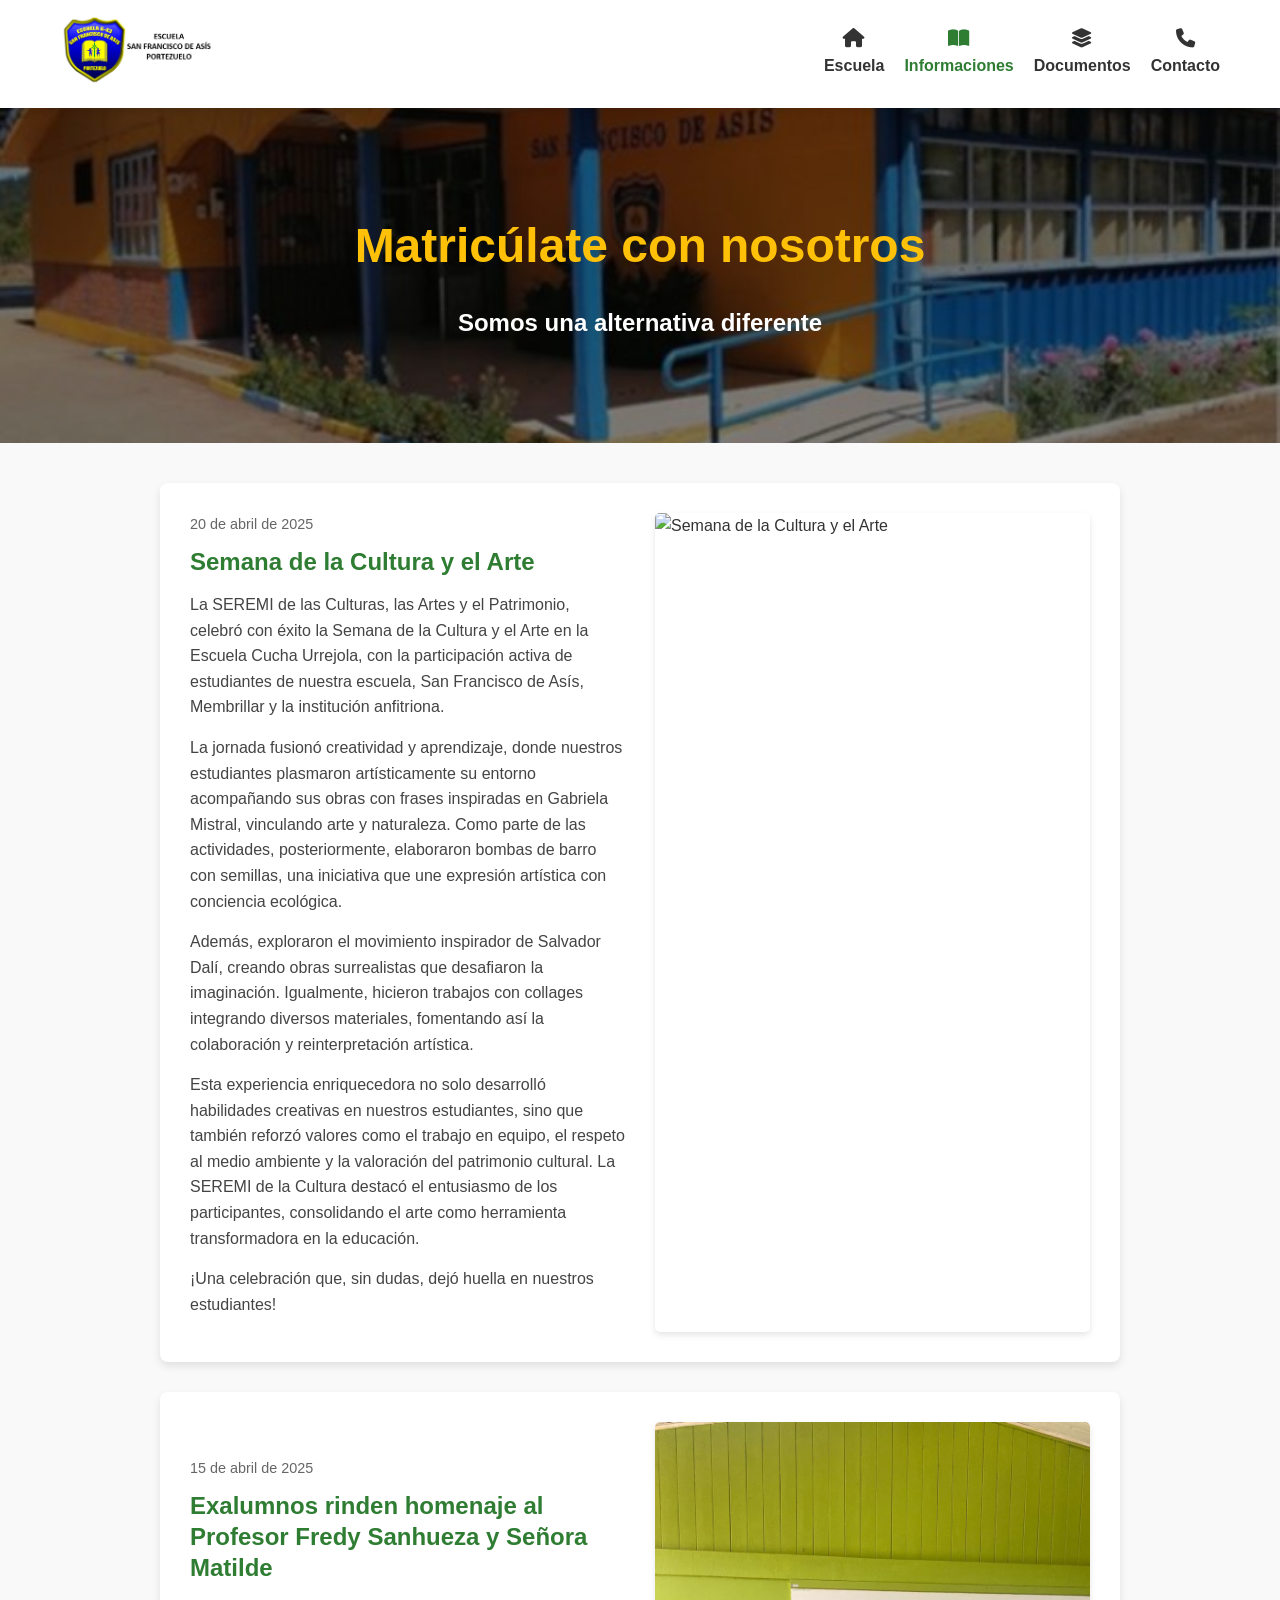
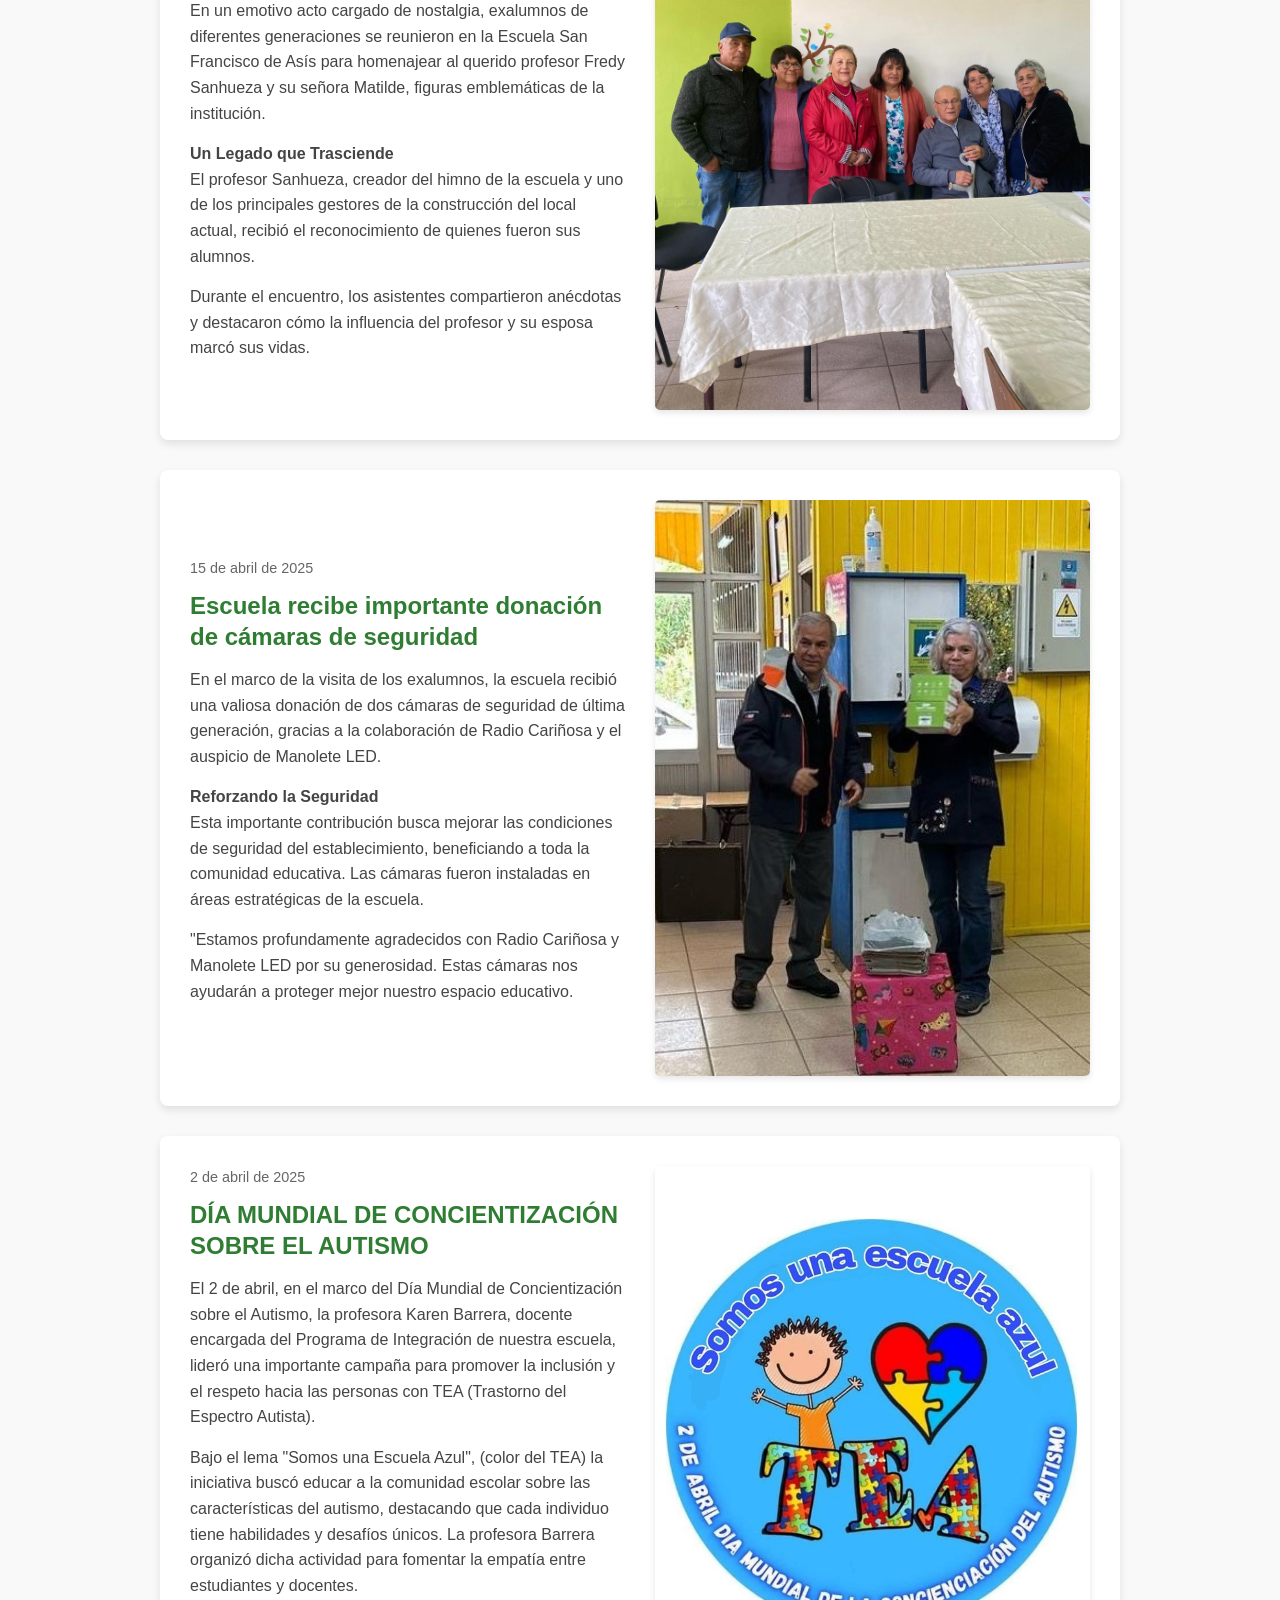
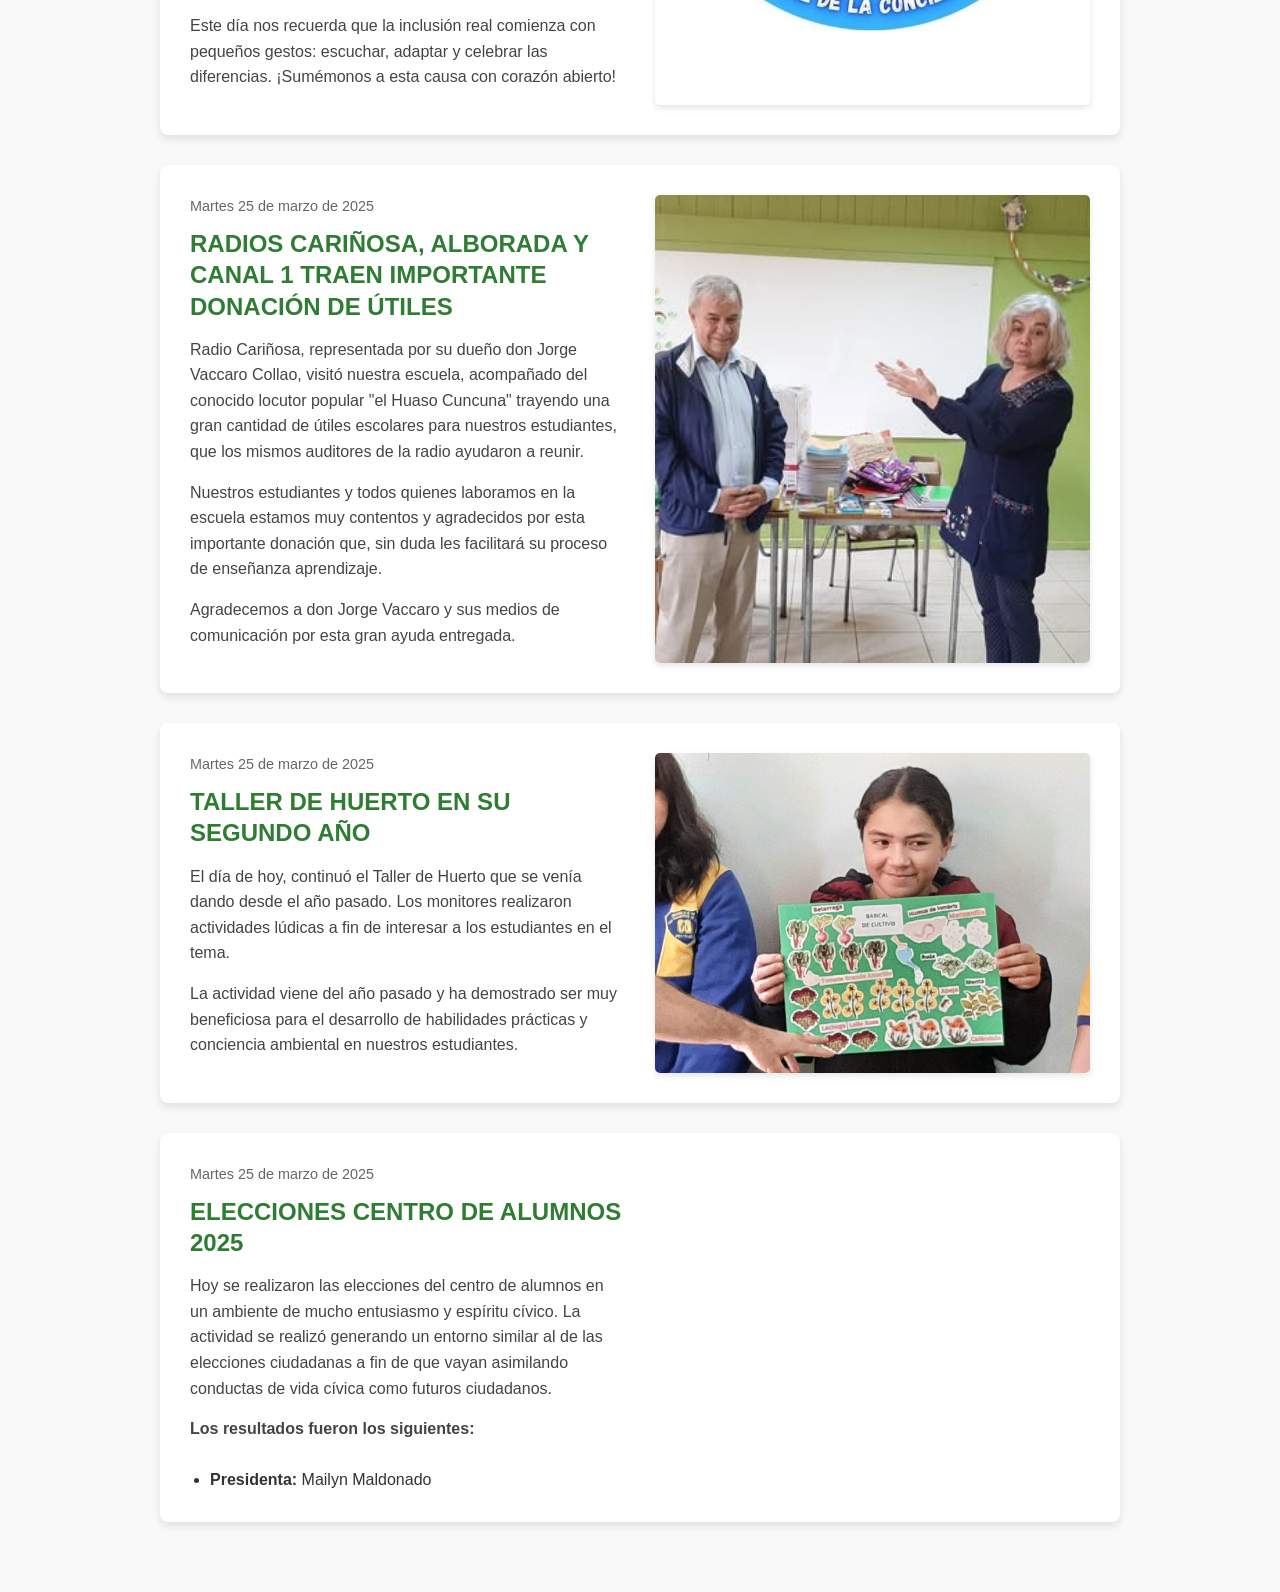
==== index.html @ d1f1e842 "Add files via upload" ====
<!DOCTYPE html>
<html lang="es">
<head>
    <meta charset="UTF-8">
    <meta name="viewport" content="width=device-width, initial-scale=1.0">
    <title>Nuestra Escuela - San Francisco de Asís</title>
    <link rel="stylesheet" href="https://cdnjs.cloudflare.com/ajax/libs/font-awesome/6.4.0/css/all.min.css">
    <style>
        :root {
            --primary-color: #2E7D32; /* Verde oscuro */
            --secondary-color: #FFC107; /* Amarillo */
            --accent-color: #D32F2F; /* Rojo */
            --text-color: #333;
            --light-bg: #f9f9f9;
        }
        
        * {
            margin: 0;
            padding: 0;
            box-sizing: border-box;
            font-family: 'Arial', sans-serif;
        }
        
        body {
            background-color: var(--light-bg);
            color: var(--text-color);
            line-height: 1.6;
        }
        
        /* Header */
        header {
            background-color: white;
            box-shadow: 0 2px 10px rgba(0,0,0,0.1);
            padding: 15px 0;
            position: sticky;
            top: 0;
            z-index: 100;
        }
        
        .header-container {
            display: flex;
            justify-content: space-between;
            align-items: center;
            max-width: 1200px;
            margin: 0 auto;
            padding: 0 20px;
        }
        
        .logo img {
            height: 70px;
        }
        
        /* Navigation - Desktop */
        nav ul {
            display: flex;
            list-style: none;
        }
        
        nav ul li {
            margin-left: 20px;
        }
        
        nav ul li a {
            text-decoration: none;
            color: var(--text-color);
            font-weight: bold;
            display: flex;
            flex-direction: column;
            align-items: center;
            transition: color 0.3s;
        }
        
        nav ul li a i {
            font-size: 1.2rem;
            margin-bottom: 5px;
        }
        
        nav ul li a:hover, nav ul li a.active {
            color: var(--primary-color);
        }
        
        /* Mobile Menu Button */
        .menu-toggle {
            display: none;
            background: none;
            border: none;
            font-size: 1.5rem;
            cursor: pointer;
            color: var(--text-color);
        }
        
        /* Hero Section */
        .hero {
            background: linear-gradient(rgba(0,0,0,0.5), rgba(0,0,0,0.5)), url('images/portada.jpg');
            background-size: cover;
            background-position: center;
            color: white;
            text-align: center;
            padding: 100px 20px;
            margin-bottom: 40px;
        }
        
        .hero h1 {
            font-size: 3rem;
            margin-bottom: 20px;
            color: var(--secondary-color);
        }
        
        /* Content Section */
        .content-container {
            max-width: 1000px;
            margin: 0 auto;
            padding: 0 20px 40px;
        }
        
        .section {
            background: white;
            border-radius: 8px;
            box-shadow: 0 4px 8px rgba(0,0,0,0.1);
            padding: 30px;
            margin-bottom: 30px;
        }
        
        .section-title {
            color: var(--primary-color);
            font-size: 1.8rem;
            margin-bottom: 20px;
            text-align: center;
            border-bottom: 2px solid var(--secondary-color);
            padding-bottom: 10px;
        }
        
        .section-subtitle {
            color: var(--accent-color);
            font-size: 1.4rem;
            margin: 25px 0 15px;
        }
        
        .highlight-box {
            background-color: #f8f9fa;
            border-left: 4px solid var(--primary-color);
            padding: 15px;
            margin: 20px 0;
        }
        
        .features-grid {
            display: grid;
            grid-template-columns: repeat(auto-fit, minmax(250px, 1fr));
            gap: 20px;
            margin-top: 20px;
        }
        
        .feature-item {
            background: #f1f8e9;
            padding: 15px;
            border-radius: 5px;
            display: flex;
            align-items: center;
        }
        
        .feature-icon {
            color: var(--primary-color);
            font-size: 1.5rem;
            margin-right: 15px;
        }
        
        .mission-vision {
            display: grid;
            grid-template-columns: repeat(auto-fit, minmax(300px, 1fr));
            gap: 30px;
            margin-top: 30px;
        }
        
        .mission-vision-item {
            background: white;
            border-radius: 8px;
            box-shadow: 0 4px 8px rgba(0,0,0,0.1);
            padding: 25px;
            border-top: 5px solid var(--primary-color);
        }
        
        .mission-vision-title {
            color: var(--primary-color);
            font-size: 1.5rem;
            margin-bottom: 15px;
            text-align: center;
        }
        
        /* Gallery Section */
        .gallery {
            display: grid;
            grid-template-columns: repeat(auto-fit, minmax(250px, 1fr));
            gap: 15px;
            margin-top: 30px;
        }
        
        .gallery-item {
            height: 200px;
            overflow: hidden;
            border-radius: 5px;
        }
        
        .gallery-item img {
            width: 100%;
            height: 100%;
            object-fit: cover;
            transition: transform 0.3s;
        }
        
        .gallery-item:hover img {
            transform: scale(1.05);
        }
        
        /* News Section */
        .news-container {
            max-width: 1000px;
            margin: 0 auto;
            padding: 0 20px 40px;
        }
        
        .news-article {
            background: white;
            border-radius: 8px;
            box-shadow: 0 4px 8px rgba(0,0,0,0.1);
            padding: 30px;
            margin-bottom: 30px;
            display: grid;
            grid-template-columns: 1fr 1fr;
            gap: 30px;
            align-items: center;
        }
        
        .news-content {
            display: flex;
            flex-direction: column;
        }
        
        .news-date {
            color: #666;
            font-size: 0.9rem;
            margin-bottom: 10px;
        }
        
        .news-title {
            color: var(--primary-color);
            font-size: 1.5rem;
            margin-bottom: 15px;
            line-height: 1.3;
        }
        
        .news-content p {
            margin-bottom: 15px;
            color: #444;
        }
        
        .news-image {
            height: 100%;
            border-radius: 5px;
            overflow: hidden;
            box-shadow: 0 3px 6px rgba(0,0,0,0.1);
        }
        
        .news-image img {
            width: 100%;
            height: 100%;
            object-fit: cover;
            transition: transform 0.3s;
        }
        
        .news-image:hover img {
            transform: scale(1.03);
        }
        
        /* Responsive */
        @media (max-width: 768px) {
            .header-container {
                flex-direction: row;
            }
            
            /* Mobile Menu Styles */
            .menu-toggle {
                display: block;
                z-index: 101;
            }
            
            nav {
                position: fixed;
                top: 0;
                right: -100%;
                width: 70%;
                height: 100vh;
                background-color: white;
                box-shadow: -5px 0 15px rgba(0,0,0,0.1);
                transition: right 0.3s ease;
                z-index: 100;
                padding-top: 80px;
            }
            
            nav.active {
                right: 0;
            }
            
            nav ul {
                flex-direction: column;
                padding: 20px;
                margin-top: 0;
            }
            
            nav ul li {
                margin: 15px 0;
            }
            
            nav ul li a {
                flex-direction: row;
                justify-content: flex-start;
            }
            
            nav ul li a i {
                margin-right: 10px;
                margin-bottom: 0;
            }
            
            .hero h1 {
                font-size: 2rem;
            }
            
            .news-article {
                grid-template-columns: 1fr;
            }
            
            .news-image {
                height: 250px;
                order: -1;
            }
        }
        
        /* Footer */
        footer {
            background-color: var(--primary-color);
            color: white;
            text-align: center;
            padding: 20px;
            margin-top: 40px;
        }
    </style>
</head>
<body>
    <header>
        <div class="header-container">
            <div class="logo">
                <img src="images/membrete_SAN_FRANCISCO.png" alt="Escuela San Francisco de Asís">
            </div>
            <button class="menu-toggle" id="menuToggle">
                <i class="fas fa-bars"></i>
            </button>
            <nav id="mainNav">
                <ul>
                    <li><a href="escuela.html"><i class="fas fa-home"></i>Escuela</a></li>
                    <li><a href="index.html" class="active"><i class="fas fa-book-open"></i>Informaciones</a></li>
                    <li><a href="documentos.html"><i class="fas fa-layer-group"></i>Documentos</a></li>
                    <li><a href="contactos.html"><i class="fas fa-phone"></i>Contacto</a></li>
                </ul>
            </nav>
        </div>
    </header>
    
    <section class="hero">
        <h1>Matricúlate con nosotros</h1>
        <h2>Somos una alternativa diferente</h2>
    </section>
    
    <div class="news-container">
        <!-- Nueva noticia - Semana de la Cultura y el Arte -->
        <article class="news-article">
            <div class="news-content">
                <span class="news-date">20 de abril de 2025</span>
                <h3 class="news-title">Semana de la Cultura y el Arte</h3>
                <p>La SEREMI de las Culturas, las Artes y el Patrimonio, celebró con éxito la Semana de la Cultura y el Arte en la Escuela Cucha Urrejola, con la participación activa de estudiantes de nuestra escuela, San Francisco de Asís, Membrillar y la institución anfitriona.</p>
                <p>La jornada fusionó creatividad y aprendizaje, donde nuestros estudiantes plasmaron artísticamente su entorno acompañando sus obras con frases inspiradas en Gabriela Mistral, vinculando arte y naturaleza. Como parte de las actividades, posteriormente, elaboraron bombas de barro con semillas, una iniciativa que une expresión artística con conciencia ecológica.</p>
                <p>Además, exploraron el movimiento inspirador de Salvador Dalí, creando obras surrealistas que desafiaron la imaginación. Igualmente, hicieron trabajos con collages integrando diversos materiales, fomentando así la colaboración y reinterpretación artística.</p>
                <p>Esta experiencia enriquecedora no solo desarrolló habilidades creativas en nuestros estudiantes, sino que también reforzó valores como el trabajo en equipo, el respeto al medio ambiente y la valoración del patrimonio cultural. La SEREMI de la Cultura destacó el entusiasmo de los participantes, consolidando el arte como herramienta transformadora en la educación.</p>
                <p>¡Una celebración que, sin dudas, dejó huella en nuestros estudiantes!</p>
            </div>
            <div class="news-image">
                <img src="images/cultura.jpg" alt="Semana de la Cultura y el Arte">
            </div>
        </article>

        <!-- Primera noticia - Homenaje al profesor -->
        <article class="news-article">
            <div class="news-content">
                <span class="news-date">15 de abril de 2025</span>
                <h3 class="news-title">Exalumnos rinden homenaje al Profesor Fredy Sanhueza y Señora Matilde</h3>
                <p>En un emotivo acto cargado de nostalgia, exalumnos de diferentes generaciones se reunieron en la Escuela San Francisco de Asís para homenajear al querido profesor Fredy Sanhueza y su señora Matilde, figuras emblemáticas de la institución.</p>
                <p><strong>Un Legado que Trasciende</strong><br>
                El profesor Sanhueza, creador del himno de la escuela y uno de los principales gestores de la construcción del local actual, recibió el reconocimiento de quienes fueron sus alumnos.</p>
                <p>Durante el encuentro, los asistentes compartieron anécdotas y destacaron cómo la influencia del profesor y su esposa marcó sus vidas.</p>
            </div>
            <div class="news-image">
                <img src="images/visita_ex_profesor.jpg" alt="Homenaje al profesor Fredy Sanhueza">
            </div>
        </article>

        <!-- Segunda noticia - Donación de cámaras -->
        <article class="news-article">
            <div class="news-content">
                <span class="news-date">15 de abril de 2025</span>
                <h3 class="news-title">Escuela recibe importante donación de cámaras de seguridad</h3>
                <p>En el marco de la visita de los exalumnos, la escuela recibió una valiosa donación de dos cámaras de seguridad de última generación, gracias a la colaboración de Radio Cariñosa y el auspicio de Manolete LED.</p>
                <p><strong>Reforzando la Seguridad</strong><br>
                Esta importante contribución busca mejorar las condiciones de seguridad del establecimiento, beneficiando a toda la comunidad educativa. Las cámaras fueron instaladas en áreas estratégicas de la escuela.</p>
                <p>"Estamos profundamente agradecidos con Radio Cariñosa y Manolete LED por su generosidad. Estas cámaras nos ayudarán a proteger mejor nuestro espacio educativo.</p>
            </div>
            <div class="news-image">
                <img src="images/camaras.jpg" alt="Donación de cámaras de seguridad">
            </div>
        </article>
        
        <article class="news-article">
            <div class="news-content">
                <span class="news-date">2 de abril de 2025</span>
                <h3 class="news-title">DÍA MUNDIAL DE CONCIENTIZACIÓN SOBRE EL AUTISMO</h3>
                <p>El 2 de abril, en el marco del Día Mundial de Concientización sobre el Autismo, la profesora Karen Barrera, docente encargada del Programa de Integración de nuestra escuela, lideró una importante campaña para promover la inclusión y el respeto hacia las personas con TEA (Trastorno del Espectro Autista).</p>
                <p>Bajo el lema "Somos una Escuela Azul", (color del TEA) la iniciativa buscó educar a la comunidad escolar sobre las características del autismo, destacando que cada individuo tiene habilidades y desafíos únicos. La profesora Barrera organizó dicha actividad para fomentar la empatía entre estudiantes y docentes.</p>
                <p>Este día nos recuerda que la inclusión real comienza con pequeños gestos: escuchar, adaptar y celebrar las diferencias. ¡Sumémonos a esta causa con corazón abierto!</p>
            </div>
            <div class="news-image">
                <img src="images/tea.jpg" alt="Día Mundial de Concientización sobre el Autismo">
            </div>
        </article>
        
        <article class="news-article">
            <div class="news-content">
                <span class="news-date">Martes 25 de marzo de 2025</span>
                <h3 class="news-title">RADIOS CARIÑOSA, ALBORADA Y CANAL 1 TRAEN IMPORTANTE DONACIÓN DE ÚTILES</h3>
                <p>Radio Cariñosa, representada por su dueño don Jorge Vaccaro Collao, visitó nuestra escuela, acompañado del conocido locutor popular "el Huaso Cuncuna" trayendo una gran cantidad de útiles escolares para nuestros estudiantes, que los mismos auditores de la radio ayudaron a reunir.</p>
                <p>Nuestros estudiantes y todos quienes laboramos en la escuela estamos muy contentos y agradecidos por esta importante donación que, sin duda les facilitará su proceso de enseñanza aprendizaje.</p>
                <p>Agradecemos a don Jorge Vaccaro y sus medios de comunicación por esta gran ayuda entregada.</p>
            </div>
            <div class="news-image">
                <img src="images/utiles_radio_carinosa.jpg" alt="Donación de útiles escolares">
            </div>
        </article>
        
        <article class="news-article">
            <div class="news-content">
                <span class="news-date">Martes 25 de marzo de 2025</span>
                <h3 class="news-title">TALLER DE HUERTO EN SU SEGUNDO AÑO</h3>
                <p>El día de hoy, continuó el Taller de Huerto que se venía dando desde el año pasado. Los monitores realizaron actividades lúdicas a fin de interesar a los estudiantes en el tema.</p>
                <p>La actividad viene del año pasado y ha demostrado ser muy beneficiosa para el desarrollo de habilidades prácticas y conciencia ambiental en nuestros estudiantes.</p>
            </div>
            <div class="news-image">
                <img src="images/taller_huerto_2025.jpg" alt="Taller de huerto escolar">
            </div>
        </article>
        
        <article class="news-article">
            <div class="news-content">
                <span class="news-date">Martes 25 de marzo de 2025</span>
                <h3 class="news-title">ELECCIONES CENTRO DE ALUMNOS 2025</h3>
                <p>Hoy se realizaron las elecciones del centro de alumnos en un ambiente de mucho entusiasmo y espíritu cívico. La actividad se realizó generando un entorno similar al de las elecciones ciudadanas a fin de que vayan asimilando conductas de vida cívica como futuros ciudadanos.</p>
                <p><strong>Los resultados fueron los siguientes:</strong></p>
                <ul style="margin-top: 10px; margin-left: 20px;">
                    <li><strong>Presidenta:</strong> Mailyn Maldonado</li>
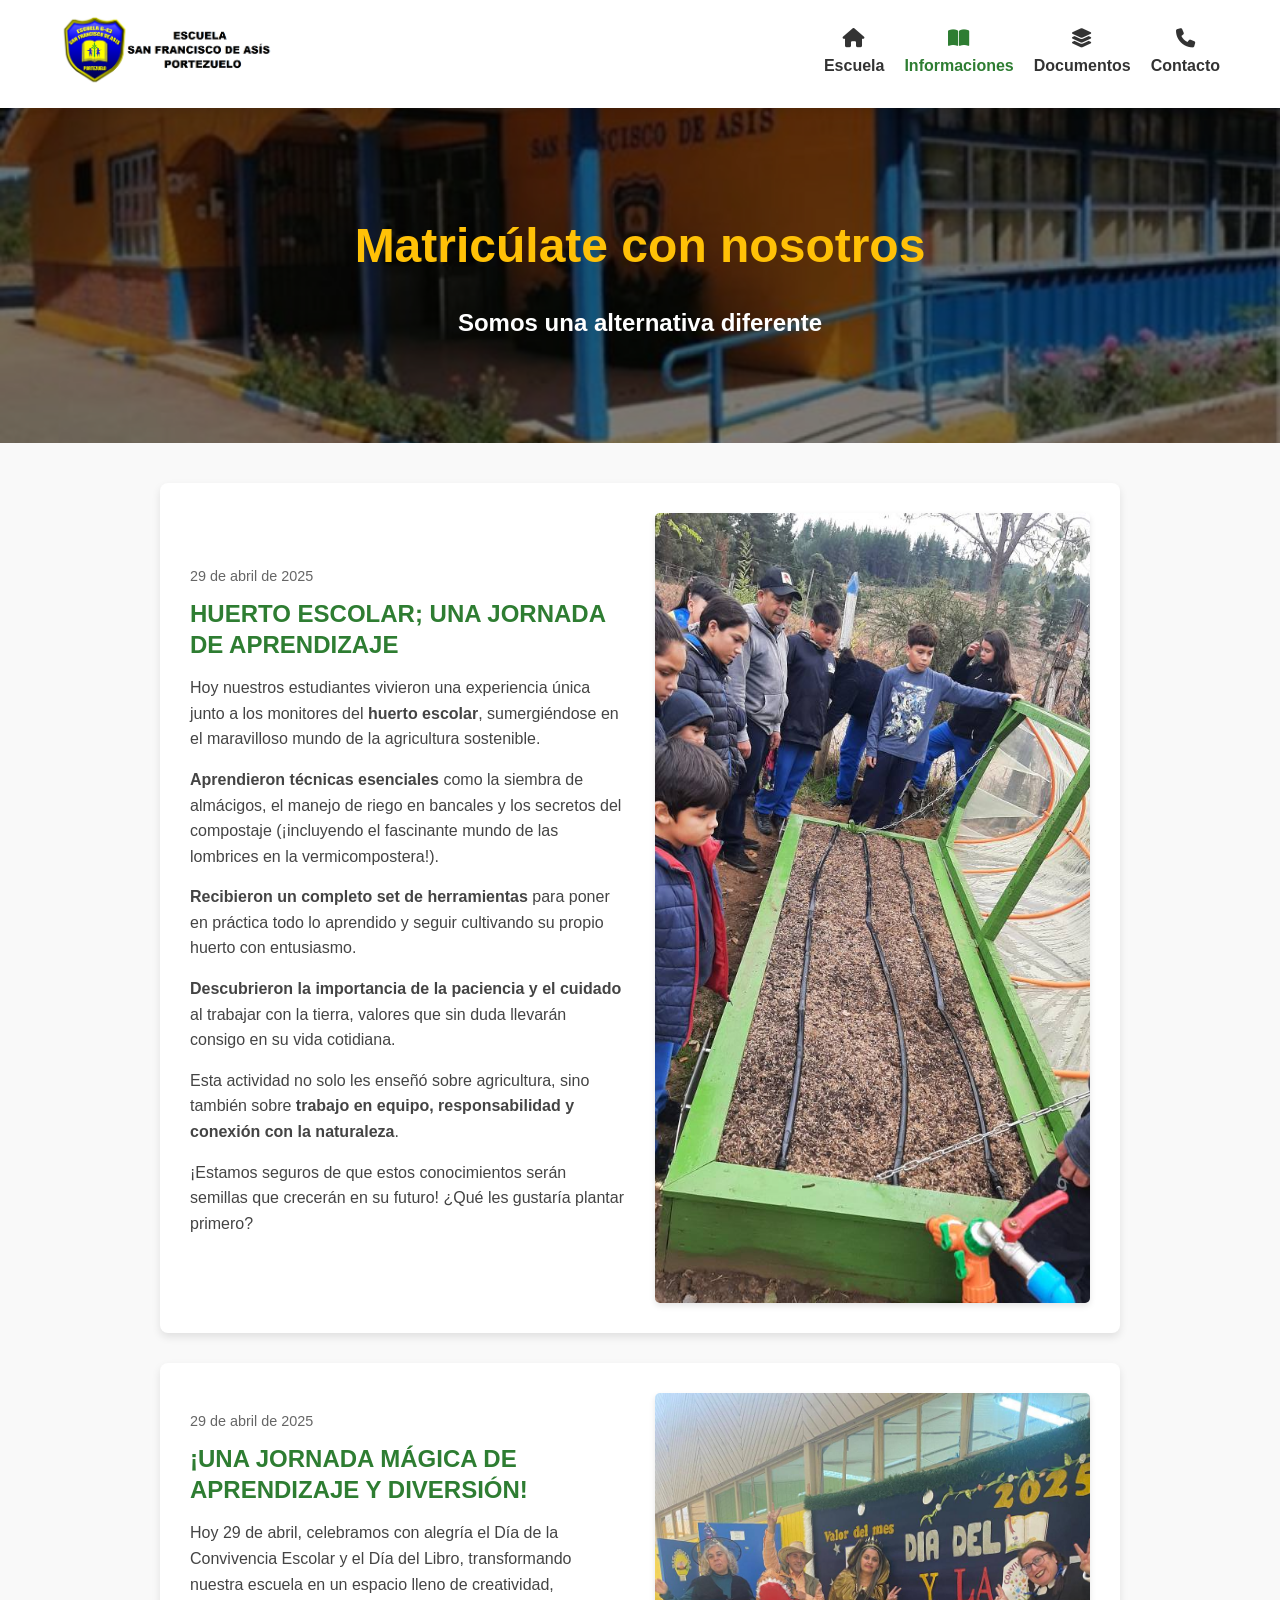
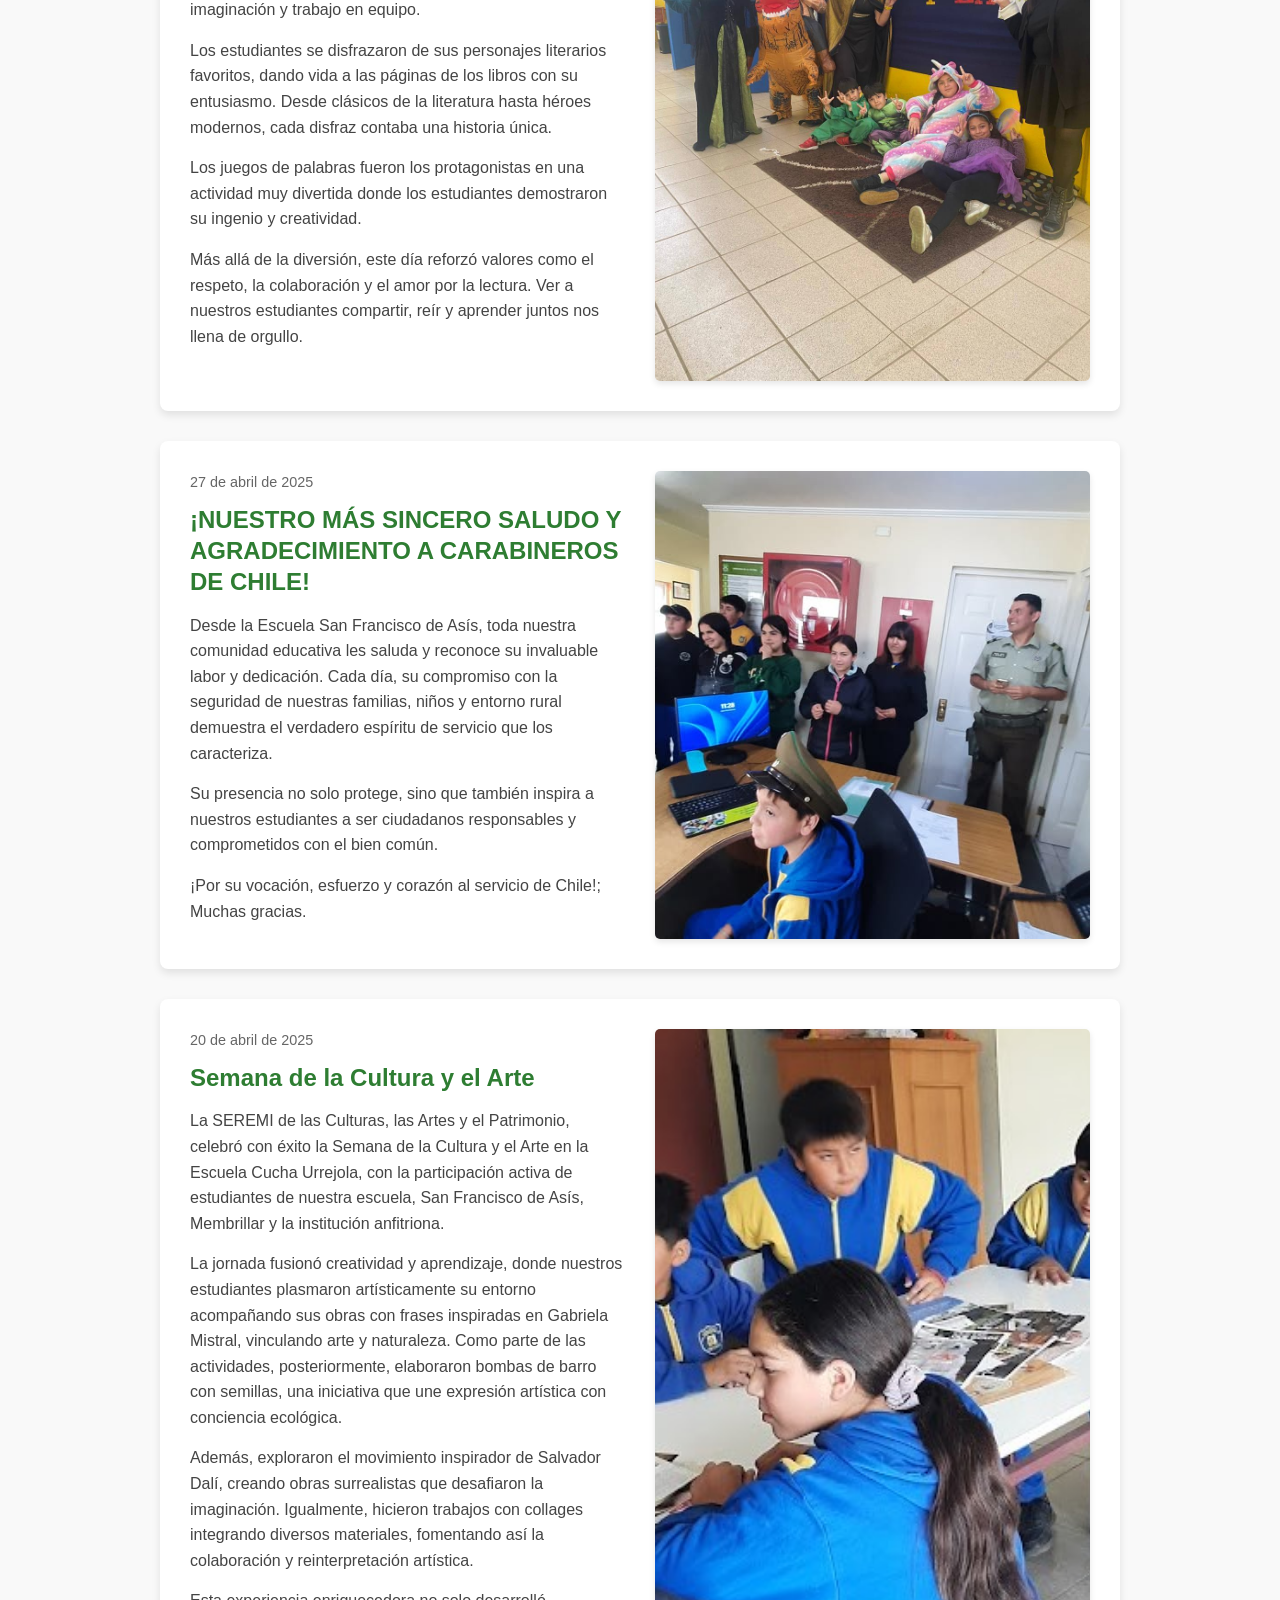
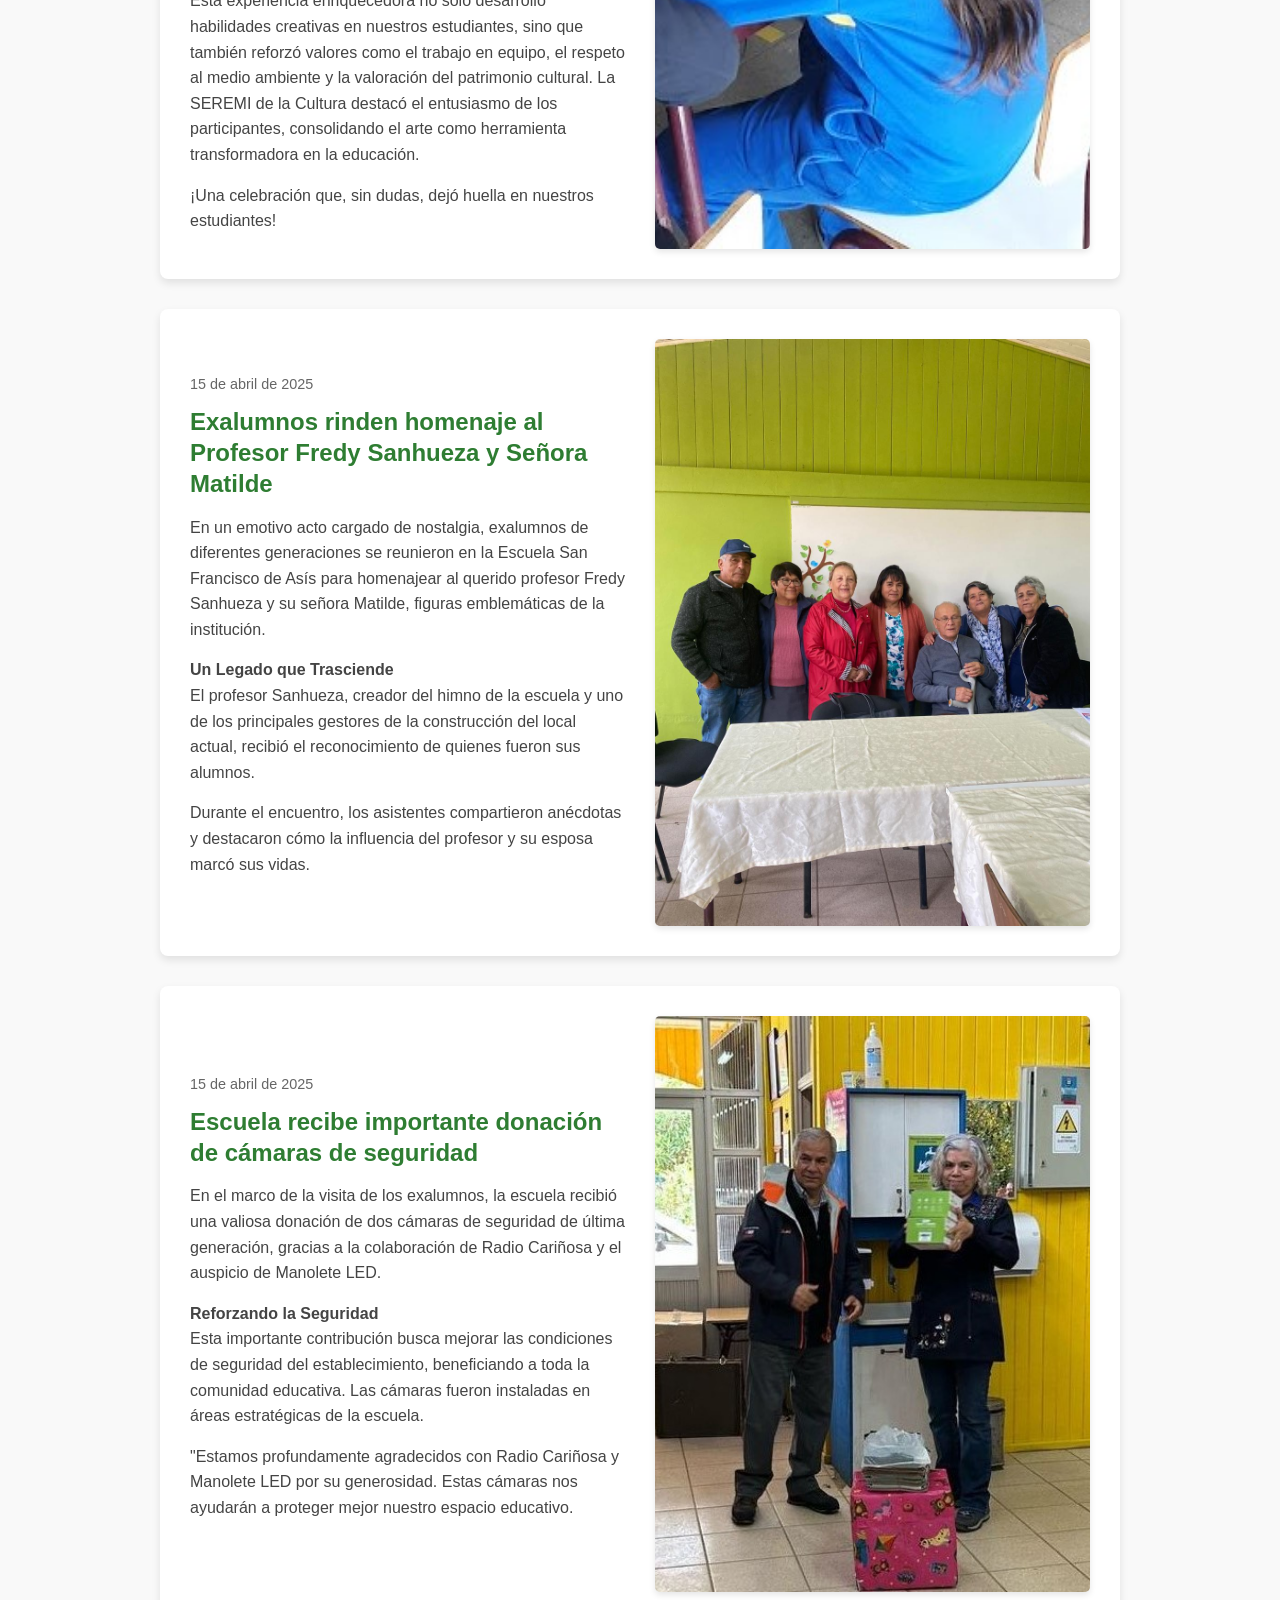
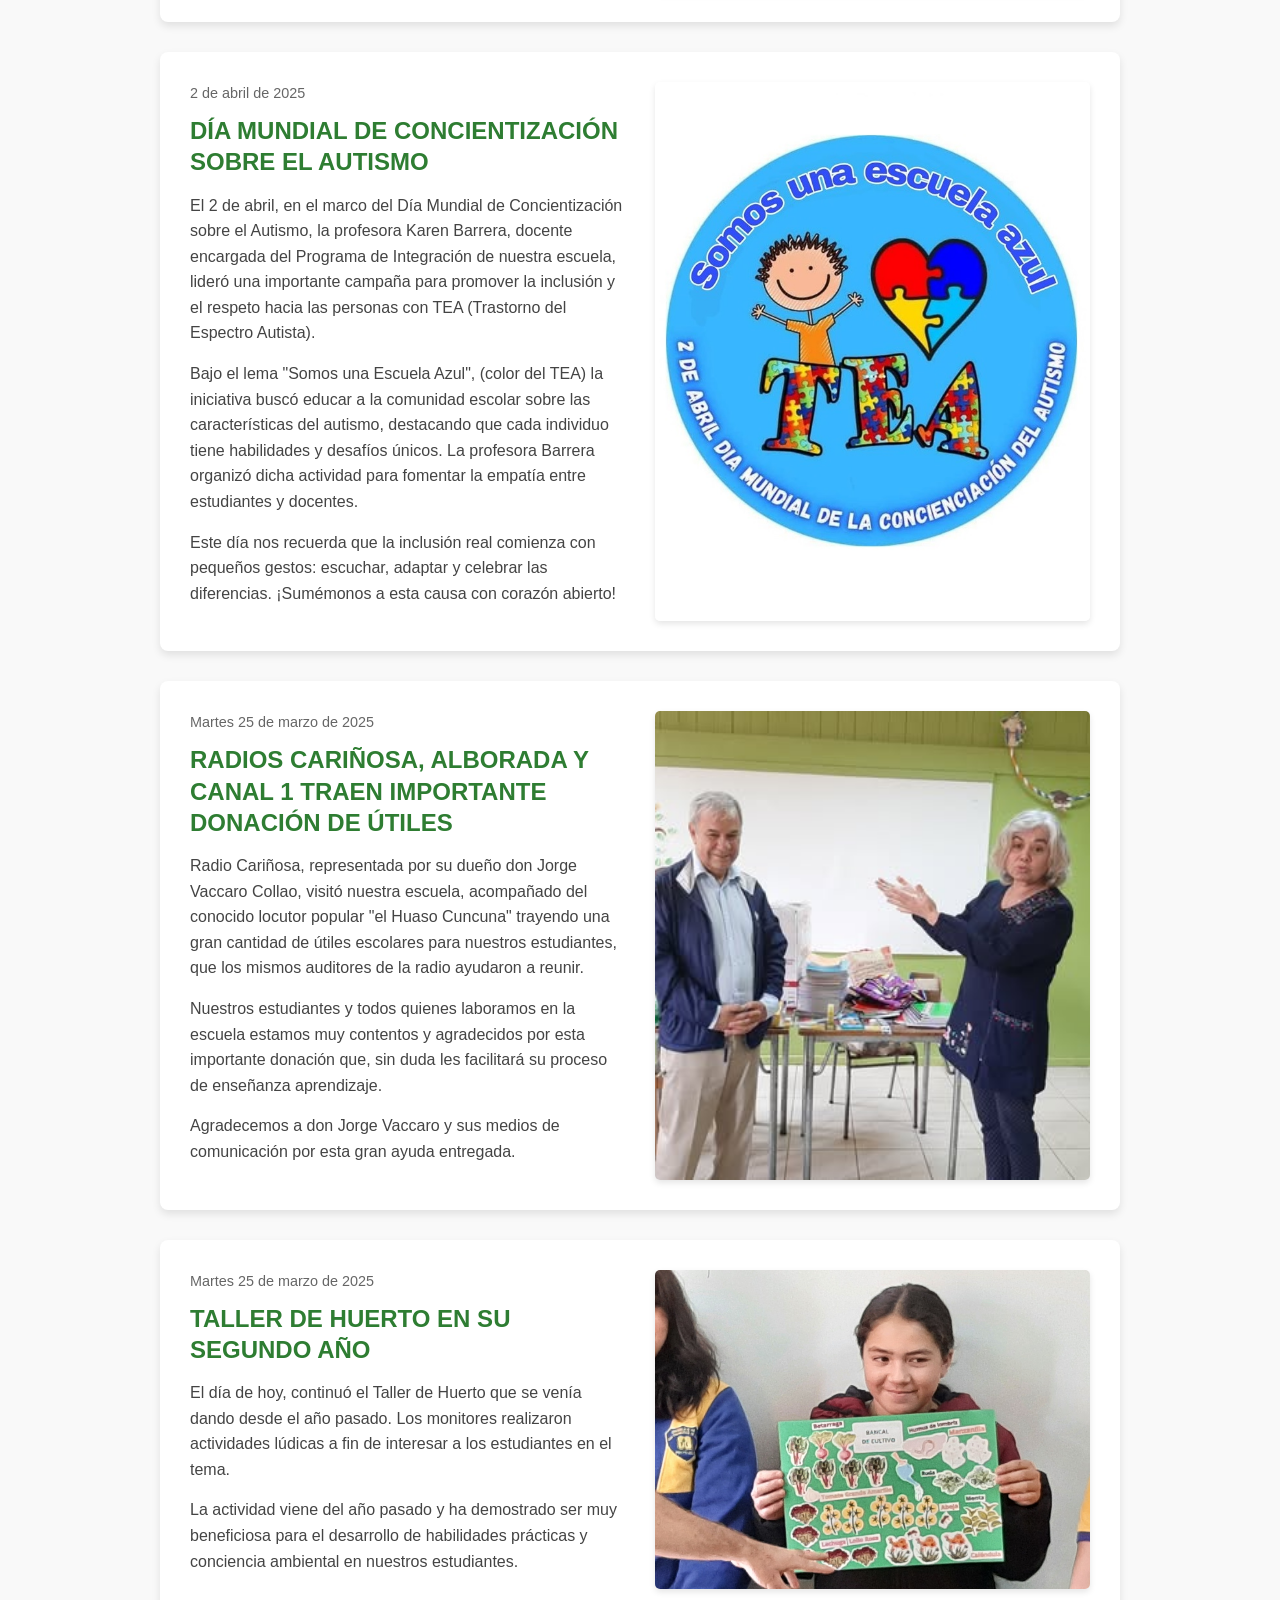
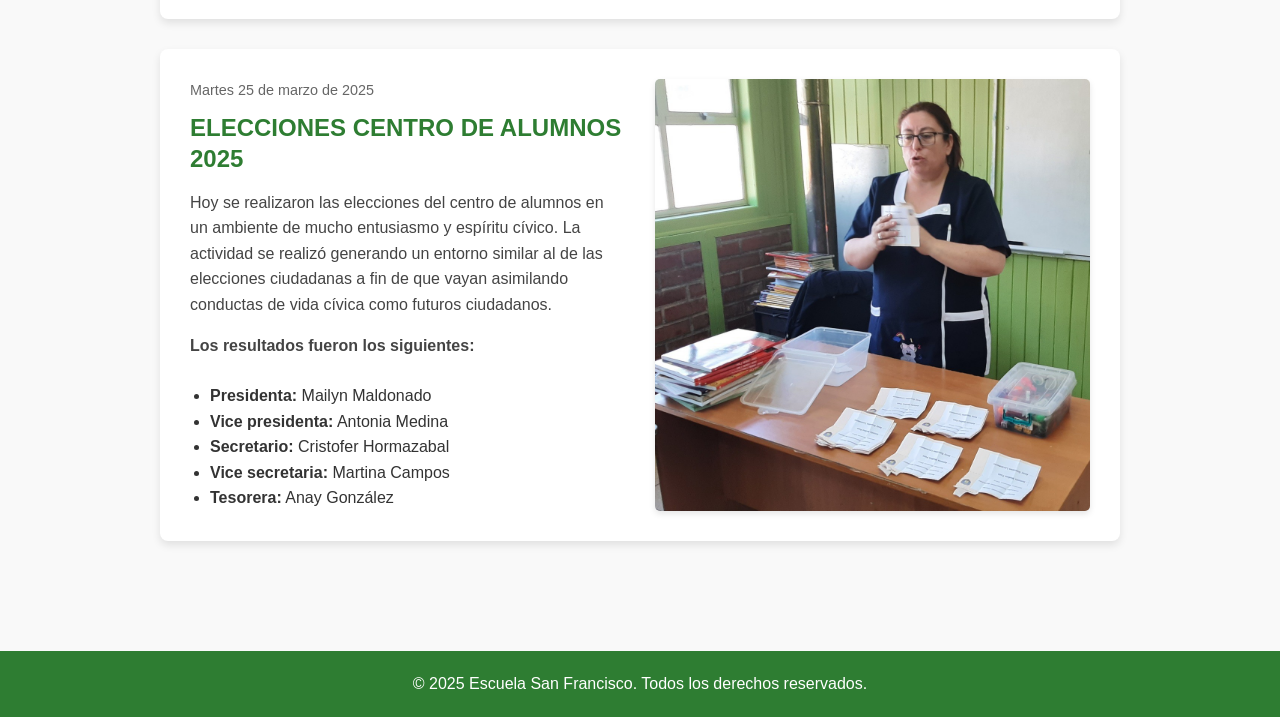
==== commit 5b6f387e: "Add files via upload" ====
--- a/index.html
+++ b/index.html
@@ -1,465 +1,551 @@
-<!DOCTYPE html>
-<html lang="es">
-<head>
-    <meta charset="UTF-8">
-    <meta name="viewport" content="width=device-width, initial-scale=1.0">
-    <title>Nuestra Escuela - San Francisco de Asís</title>
-    <link rel="stylesheet" href="https://cdnjs.cloudflare.com/ajax/libs/font-awesome/6.4.0/css/all.min.css">
-    <style>
-        :root {
-            --primary-color: #2E7D32; /* Verde oscuro */
-            --secondary-color: #FFC107; /* Amarillo */
-            --accent-color: #D32F2F; /* Rojo */
-            --text-color: #333;
-            --light-bg: #f9f9f9;
-        }
-        
-        * {
-            margin: 0;
-            padding: 0;
-            box-sizing: border-box;
-            font-family: 'Arial', sans-serif;
-        }
-        
-        body {
-            background-color: var(--light-bg);
-            color: var(--text-color);
-            line-height: 1.6;
-        }
-        
-        /* Header */
-        header {
-            background-color: white;
-            box-shadow: 0 2px 10px rgba(0,0,0,0.1);
-            padding: 15px 0;
-            position: sticky;
-            top: 0;
-            z-index: 100;
-        }
-        
-        .header-container {
-            display: flex;
-            justify-content: space-between;
-            align-items: center;
-            max-width: 1200px;
-            margin: 0 auto;
-            padding: 0 20px;
-        }
-        
-        .logo img {
-            height: 70px;
-        }
-        
-        /* Navigation - Desktop */
-        nav ul {
-            display: flex;
-            list-style: none;
-        }
-        
-        nav ul li {
-            margin-left: 20px;
-        }
-        
-        nav ul li a {
-            text-decoration: none;
-            color: var(--text-color);
-            font-weight: bold;
-            display: flex;
-            flex-direction: column;
-            align-items: center;
-            transition: color 0.3s;
-        }
-        
-        nav ul li a i {
-            font-size: 1.2rem;
-            margin-bottom: 5px;
-        }
-        
-        nav ul li a:hover, nav ul li a.active {
-            color: var(--primary-color);
-        }
-        
-        /* Mobile Menu Button */
-        .menu-toggle {
-            display: none;
-            background: none;
-            border: none;
-            font-size: 1.5rem;
-            cursor: pointer;
-            color: var(--text-color);
-        }
-        
-        /* Hero Section */
-        .hero {
-            background: linear-gradient(rgba(0,0,0,0.5), rgba(0,0,0,0.5)), url('images/portada.jpg');
-            background-size: cover;
-            background-position: center;
-            color: white;
-            text-align: center;
-            padding: 100px 20px;
-            margin-bottom: 40px;
-        }
-        
-        .hero h1 {
-            font-size: 3rem;
-            margin-bottom: 20px;
-            color: var(--secondary-color);
-        }
-        
-        /* Content Section */
-        .content-container {
-            max-width: 1000px;
-            margin: 0 auto;
-            padding: 0 20px 40px;
-        }
-        
-        .section {
-            background: white;
-            border-radius: 8px;
-            box-shadow: 0 4px 8px rgba(0,0,0,0.1);
-            padding: 30px;
-            margin-bottom: 30px;
-        }
-        
-        .section-title {
-            color: var(--primary-color);
-            font-size: 1.8rem;
-            margin-bottom: 20px;
-            text-align: center;
-            border-bottom: 2px solid var(--secondary-color);
-            padding-bottom: 10px;
-        }
-        
-        .section-subtitle {
-            color: var(--accent-color);
-            font-size: 1.4rem;
-            margin: 25px 0 15px;
-        }
-        
-        .highlight-box {
-            background-color: #f8f9fa;
-            border-left: 4px solid var(--primary-color);
-            padding: 15px;
-            margin: 20px 0;
-        }
-        
-        .features-grid {
-            display: grid;
-            grid-template-columns: repeat(auto-fit, minmax(250px, 1fr));
-            gap: 20px;
-            margin-top: 20px;
-        }
-        
-        .feature-item {
-            background: #f1f8e9;
-            padding: 15px;
-            border-radius: 5px;
-            display: flex;
-            align-items: center;
-        }
-        
-        .feature-icon {
-            color: var(--primary-color);
-            font-size: 1.5rem;
-            margin-right: 15px;
-        }
-        
-        .mission-vision {
-            display: grid;
-            grid-template-columns: repeat(auto-fit, minmax(300px, 1fr));
-            gap: 30px;
-            margin-top: 30px;
-        }
-        
-        .mission-vision-item {
-            background: white;
-            border-radius: 8px;
-            box-shadow: 0 4px 8px rgba(0,0,0,0.1);
-            padding: 25px;
-            border-top: 5px solid var(--primary-color);
-        }
-        
-        .mission-vision-title {
-            color: var(--primary-color);
-            font-size: 1.5rem;
-            margin-bottom: 15px;
-            text-align: center;
-        }
-        
-        /* Gallery Section */
-        .gallery {
-            display: grid;
-            grid-template-columns: repeat(auto-fit, minmax(250px, 1fr));
-            gap: 15px;
-            margin-top: 30px;
-        }
-        
-        .gallery-item {
-            height: 200px;
-            overflow: hidden;
-            border-radius: 5px;
-        }
-        
-        .gallery-item img {
-            width: 100%;
-            height: 100%;
-            object-fit: cover;
-            transition: transform 0.3s;
-        }
-        
-        .gallery-item:hover img {
-            transform: scale(1.05);
-        }
-        
-        /* News Section */
-        .news-container {
-            max-width: 1000px;
-            margin: 0 auto;
-            padding: 0 20px 40px;
-        }
-        
-        .news-article {
-            background: white;
-            border-radius: 8px;
-            box-shadow: 0 4px 8px rgba(0,0,0,0.1);
-            padding: 30px;
-            margin-bottom: 30px;
-            display: grid;
-            grid-template-columns: 1fr 1fr;
-            gap: 30px;
-            align-items: center;
-        }
-        
-        .news-content {
-            display: flex;
-            flex-direction: column;
-        }
-        
-        .news-date {
-            color: #666;
-            font-size: 0.9rem;
-            margin-bottom: 10px;
-        }
-        
-        .news-title {
-            color: var(--primary-color);
-            font-size: 1.5rem;
-            margin-bottom: 15px;
-            line-height: 1.3;
-        }
-        
-        .news-content p {
-            margin-bottom: 15px;
-            color: #444;
-        }
-        
-        .news-image {
-            height: 100%;
-            border-radius: 5px;
-            overflow: hidden;
-            box-shadow: 0 3px 6px rgba(0,0,0,0.1);
-        }
-        
-        .news-image img {
-            width: 100%;
-            height: 100%;
-            object-fit: cover;
-            transition: transform 0.3s;
-        }
-        
-        .news-image:hover img {
-            transform: scale(1.03);
-        }
-        
-        /* Responsive */
-        @media (max-width: 768px) {
-            .header-container {
-                flex-direction: row;
-            }
-            
-            /* Mobile Menu Styles */
-            .menu-toggle {
-                display: block;
-                z-index: 101;
-            }
-            
-            nav {
-                position: fixed;
-                top: 0;
-                right: -100%;
-                width: 70%;
-                height: 100vh;
-                background-color: white;
-                box-shadow: -5px 0 15px rgba(0,0,0,0.1);
-                transition: right 0.3s ease;
-                z-index: 100;
-                padding-top: 80px;
-            }
-            
-            nav.active {
-                right: 0;
-            }
-            
-            nav ul {
-                flex-direction: column;
-                padding: 20px;
-                margin-top: 0;
-            }
-            
-            nav ul li {
-                margin: 15px 0;
-            }
-            
-            nav ul li a {
-                flex-direction: row;
-                justify-content: flex-start;
-            }
-            
-            nav ul li a i {
-                margin-right: 10px;
-                margin-bottom: 0;
-            }
-            
-            .hero h1 {
-                font-size: 2rem;
-            }
-            
-            .news-article {
-                grid-template-columns: 1fr;
-            }
-            
-            .news-image {
-                height: 250px;
-                order: -1;
-            }
-        }
-        
-        /* Footer */
-        footer {
-            background-color: var(--primary-color);
-            color: white;
-            text-align: center;
-            padding: 20px;
-            margin-top: 40px;
-        }
-    </style>
-</head>
-<body>
-    <header>
-        <div class="header-container">
-            <div class="logo">
-                <img src="images/membrete_SAN_FRANCISCO.png" alt="Escuela San Francisco de Asís">
-            </div>
-            <button class="menu-toggle" id="menuToggle">
-                <i class="fas fa-bars"></i>
-            </button>
-            <nav id="mainNav">
-                <ul>
-                    <li><a href="escuela.html"><i class="fas fa-home"></i>Escuela</a></li>
-                    <li><a href="index.html" class="active"><i class="fas fa-book-open"></i>Informaciones</a></li>
-                    <li><a href="documentos.html"><i class="fas fa-layer-group"></i>Documentos</a></li>
-                    <li><a href="contactos.html"><i class="fas fa-phone"></i>Contacto</a></li>
-                </ul>
-            </nav>
-        </div>
-    </header>
-    
-    <section class="hero">
-        <h1>Matricúlate con nosotros</h1>
-        <h2>Somos una alternativa diferente</h2>
-    </section>
-    
-    <div class="news-container">
-        <!-- Nueva noticia - Semana de la Cultura y el Arte -->
-        <article class="news-article">
-            <div class="news-content">
-                <span class="news-date">20 de abril de 2025</span>
-                <h3 class="news-title">Semana de la Cultura y el Arte</h3>
-                <p>La SEREMI de las Culturas, las Artes y el Patrimonio, celebró con éxito la Semana de la Cultura y el Arte en la Escuela Cucha Urrejola, con la participación activa de estudiantes de nuestra escuela, San Francisco de Asís, Membrillar y la institución anfitriona.</p>
-                <p>La jornada fusionó creatividad y aprendizaje, donde nuestros estudiantes plasmaron artísticamente su entorno acompañando sus obras con frases inspiradas en Gabriela Mistral, vinculando arte y naturaleza. Como parte de las actividades, posteriormente, elaboraron bombas de barro con semillas, una iniciativa que une expresión artística con conciencia ecológica.</p>
-                <p>Además, exploraron el movimiento inspirador de Salvador Dalí, creando obras surrealistas que desafiaron la imaginación. Igualmente, hicieron trabajos con collages integrando diversos materiales, fomentando así la colaboración y reinterpretación artística.</p>
-                <p>Esta experiencia enriquecedora no solo desarrolló habilidades creativas en nuestros estudiantes, sino que también reforzó valores como el trabajo en equipo, el respeto al medio ambiente y la valoración del patrimonio cultural. La SEREMI de la Cultura destacó el entusiasmo de los participantes, consolidando el arte como herramienta transformadora en la educación.</p>
-                <p>¡Una celebración que, sin dudas, dejó huella en nuestros estudiantes!</p>
-            </div>
-            <div class="news-image">
-                <img src="images/cultura.jpg" alt="Semana de la Cultura y el Arte">
-            </div>
-        </article>
-
-        <!-- Primera noticia - Homenaje al profesor -->
-        <article class="news-article">
-            <div class="news-content">
-                <span class="news-date">15 de abril de 2025</span>
-                <h3 class="news-title">Exalumnos rinden homenaje al Profesor Fredy Sanhueza y Señora Matilde</h3>
-                <p>En un emotivo acto cargado de nostalgia, exalumnos de diferentes generaciones se reunieron en la Escuela San Francisco de Asís para homenajear al querido profesor Fredy Sanhueza y su señora Matilde, figuras emblemáticas de la institución.</p>
-                <p><strong>Un Legado que Trasciende</strong><br>
-                El profesor Sanhueza, creador del himno de la escuela y uno de los principales gestores de la construcción del local actual, recibió el reconocimiento de quienes fueron sus alumnos.</p>
-                <p>Durante el encuentro, los asistentes compartieron anécdotas y destacaron cómo la influencia del profesor y su esposa marcó sus vidas.</p>
-            </div>
-            <div class="news-image">
-                <img src="images/visita_ex_profesor.jpg" alt="Homenaje al profesor Fredy Sanhueza">
-            </div>
-        </article>
-
-        <!-- Segunda noticia - Donación de cámaras -->
-        <article class="news-article">
-            <div class="news-content">
-                <span class="news-date">15 de abril de 2025</span>
-                <h3 class="news-title">Escuela recibe importante donación de cámaras de seguridad</h3>
-                <p>En el marco de la visita de los exalumnos, la escuela recibió una valiosa donación de dos cámaras de seguridad de última generación, gracias a la colaboración de Radio Cariñosa y el auspicio de Manolete LED.</p>
-                <p><strong>Reforzando la Seguridad</strong><br>
-                Esta importante contribución busca mejorar las condiciones de seguridad del establecimiento, beneficiando a toda la comunidad educativa. Las cámaras fueron instaladas en áreas estratégicas de la escuela.</p>
-                <p>"Estamos profundamente agradecidos con Radio Cariñosa y Manolete LED por su generosidad. Estas cámaras nos ayudarán a proteger mejor nuestro espacio educativo.</p>
-            </div>
-            <div class="news-image">
-                <img src="images/camaras.jpg" alt="Donación de cámaras de seguridad">
-            </div>
-        </article>
-        
-        <article class="news-article">
-            <div class="news-content">
-                <span class="news-date">2 de abril de 2025</span>
-                <h3 class="news-title">DÍA MUNDIAL DE CONCIENTIZACIÓN SOBRE EL AUTISMO</h3>
-                <p>El 2 de abril, en el marco del Día Mundial de Concientización sobre el Autismo, la profesora Karen Barrera, docente encargada del Programa de Integración de nuestra escuela, lideró una importante campaña para promover la inclusión y el respeto hacia las personas con TEA (Trastorno del Espectro Autista).</p>
-                <p>Bajo el lema "Somos una Escuela Azul", (color del TEA) la iniciativa buscó educar a la comunidad escolar sobre las características del autismo, destacando que cada individuo tiene habilidades y desafíos únicos. La profesora Barrera organizó dicha actividad para fomentar la empatía entre estudiantes y docentes.</p>
-                <p>Este día nos recuerda que la inclusión real comienza con pequeños gestos: escuchar, adaptar y celebrar las diferencias. ¡Sumémonos a esta causa con corazón abierto!</p>
-            </div>
-            <div class="news-image">
-                <img src="images/tea.jpg" alt="Día Mundial de Concientización sobre el Autismo">
-            </div>
-        </article>
-        
-        <article class="news-article">
-            <div class="news-content">
-                <span class="news-date">Martes 25 de marzo de 2025</span>
-                <h3 class="news-title">RADIOS CARIÑOSA, ALBORADA Y CANAL 1 TRAEN IMPORTANTE DONACIÓN DE ÚTILES</h3>
-                <p>Radio Cariñosa, representada por su dueño don Jorge Vaccaro Collao, visitó nuestra escuela, acompañado del conocido locutor popular "el Huaso Cuncuna" trayendo una gran cantidad de útiles escolares para nuestros estudiantes, que los mismos auditores de la radio ayudaron a reunir.</p>
-                <p>Nuestros estudiantes y todos quienes laboramos en la escuela estamos muy contentos y agradecidos por esta importante donación que, sin duda les facilitará su proceso de enseñanza aprendizaje.</p>
-                <p>Agradecemos a don Jorge Vaccaro y sus medios de comunicación por esta gran ayuda entregada.</p>
-            </div>
-            <div class="news-image">
-                <img src="images/utiles_radio_carinosa.jpg" alt="Donación de útiles escolares">
-            </div>
-        </article>
-        
-        <article class="news-article">
-            <div class="news-content">
-                <span class="news-date">Martes 25 de marzo de 2025</span>
-                <h3 class="news-title">TALLER DE HUERTO EN SU SEGUNDO AÑO</h3>
-                <p>El día de hoy, continuó el Taller de Huerto que se venía dando desde el año pasado. Los monitores realizaron actividades lúdicas a fin de interesar a los estudiantes en el tema.</p>
-                <p>La actividad viene del año pasado y ha demostrado ser muy beneficiosa para el desarrollo de habilidades prácticas y conciencia ambiental en nuestros estudiantes.</p>
-            </div>
-            <div class="news-image">
-                <img src="images/taller_huerto_2025.jpg" alt="Taller de huerto escolar">
-            </div>
-        </article>
-        
-        <article class="news-article">
-            <div class="news-content">
-                <span class="news-date">Martes 25 de marzo de 2025</span>
-                <h3 class="news-title">ELECCIONES CENTRO DE ALUMNOS 2025</h3>
-                <p>Hoy se realizaron las elecciones del centro de alumnos en un ambiente de mucho entusiasmo y espíritu cívico. La actividad se realizó generando un entorno similar al de las elecciones ciudadanas a fin de que vayan asimilando conductas de vida cívica como futuros ciudadanos.</p>
-                <p><strong>Los resultados fueron los siguientes:</strong></p>
-                <ul style="margin-top: 10px; margin-left: 20px;">
-                    <li><strong>Presidenta:</strong> Mailyn Maldonado</li>
-                   +<!DOCTYPE html>
+<html lang="es">
+<head>
+    <meta charset="UTF-8">
+    <meta name="viewport" content="width=device-width, initial-scale=1.0">
+    <title>Nuestra Escuela - San Francisco de Asís</title>
+    <link rel="stylesheet" href="https://cdnjs.cloudflare.com/ajax/libs/font-awesome/6.4.0/css/all.min.css">
+    <style>
+        :root {
+            --primary-color: #2E7D32; /* Verde oscuro */
+            --secondary-color: #FFC107; /* Amarillo */
+            --accent-color: #D32F2F; /* Rojo */
+            --text-color: #333;
+            --light-bg: #f9f9f9;
+        }
+        
+        * {
+            margin: 0;
+            padding: 0;
+            box-sizing: border-box;
+            font-family: 'Arial', sans-serif;
+        }
+        
+        body {
+            background-color: var(--light-bg);
+            color: var(--text-color);
+            line-height: 1.6;
+        }
+        
+        /* Header */
+        header {
+            background-color: white;
+            box-shadow: 0 2px 10px rgba(0,0,0,0.1);
+            padding: 15px 0;
+            position: sticky;
+            top: 0;
+            z-index: 100;
+        }
+        
+        .header-container {
+            display: flex;
+            justify-content: space-between;
+            align-items: center;
+            max-width: 1200px;
+            margin: 0 auto;
+            padding: 0 20px;
+        }
+        
+        .logo img {
+            height: 70px;
+        }
+        
+        /* Navigation - Desktop */
+        nav ul {
+            display: flex;
+            list-style: none;
+        }
+        
+        nav ul li {
+            margin-left: 20px;
+        }
+        
+        nav ul li a {
+            text-decoration: none;
+            color: var(--text-color);
+            font-weight: bold;
+            display: flex;
+            flex-direction: column;
+            align-items: center;
+            transition: color 0.3s;
+        }
+        
+        nav ul li a i {
+            font-size: 1.2rem;
+            margin-bottom: 5px;
+        }
+        
+        nav ul li a:hover, nav ul li a.active {
+            color: var(--primary-color);
+        }
+        
+        /* Mobile Menu Button */
+        .menu-toggle {
+            display: none;
+            background: none;
+            border: none;
+            font-size: 1.5rem;
+            cursor: pointer;
+            color: var(--text-color);
+        }
+        
+        /* Hero Section */
+        .hero {
+            background: linear-gradient(rgba(0,0,0,0.5), rgba(0,0,0,0.5)), url('images/portada.jpg');
+            background-size: cover;
+            background-position: center;
+            color: white;
+            text-align: center;
+            padding: 100px 20px;
+            margin-bottom: 40px;
+        }
+        
+        .hero h1 {
+            font-size: 3rem;
+            margin-bottom: 20px;
+            color: var(--secondary-color);
+        }
+        
+        /* Content Section */
+        .content-container {
+            max-width: 1000px;
+            margin: 0 auto;
+            padding: 0 20px 40px;
+        }
+        
+        .section {
+            background: white;
+            border-radius: 8px;
+            box-shadow: 0 4px 8px rgba(0,0,0,0.1);
+            padding: 30px;
+            margin-bottom: 30px;
+        }
+        
+        .section-title {
+            color: var(--primary-color);
+            font-size: 1.8rem;
+            margin-bottom: 20px;
+            text-align: center;
+            border-bottom: 2px solid var(--secondary-color);
+            padding-bottom: 10px;
+        }
+        
+        .section-subtitle {
+            color: var(--accent-color);
+            font-size: 1.4rem;
+            margin: 25px 0 15px;
+        }
+        
+        .highlight-box {
+            background-color: #f8f9fa;
+            border-left: 4px solid var(--primary-color);
+            padding: 15px;
+            margin: 20px 0;
+        }
+        
+        .features-grid {
+            display: grid;
+            grid-template-columns: repeat(auto-fit, minmax(250px, 1fr));
+            gap: 20px;
+            margin-top: 20px;
+        }
+        
+        .feature-item {
+            background: #f1f8e9;
+            padding: 15px;
+            border-radius: 5px;
+            display: flex;
+            align-items: center;
+        }
+        
+        .feature-icon {
+            color: var(--primary-color);
+            font-size: 1.5rem;
+            margin-right: 15px;
+        }
+        
+        .mission-vision {
+            display: grid;
+            grid-template-columns: repeat(auto-fit, minmax(300px, 1fr));
+            gap: 30px;
+            margin-top: 30px;
+        }
+        
+        .mission-vision-item {
+            background: white;
+            border-radius: 8px;
+            box-shadow: 0 4px 8px rgba(0,0,0,0.1);
+            padding: 25px;
+            border-top: 5px solid var(--primary-color);
+        }
+        
+        .mission-vision-title {
+            color: var(--primary-color);
+            font-size: 1.5rem;
+            margin-bottom: 15px;
+            text-align: center;
+        }
+        
+        /* Gallery Section */
+        .gallery {
+            display: grid;
+            grid-template-columns: repeat(auto-fit, minmax(250px, 1fr));
+            gap: 15px;
+            margin-top: 30px;
+        }
+        
+        .gallery-item {
+            height: 200px;
+            overflow: hidden;
+            border-radius: 5px;
+        }
+        
+        .gallery-item img {
+            width: 100%;
+            height: 100%;
+            object-fit: cover;
+            transition: transform 0.3s;
+        }
+        
+        .gallery-item:hover img {
+            transform: scale(1.05);
+        }
+        
+        /* News Section */
+        .news-container {
+            max-width: 1000px;
+            margin: 0 auto;
+            padding: 0 20px 40px;
+        }
+        
+        .news-article {
+            background: white;
+            border-radius: 8px;
+            box-shadow: 0 4px 8px rgba(0,0,0,0.1);
+            padding: 30px;
+            margin-bottom: 30px;
+            display: grid;
+            grid-template-columns: 1fr 1fr;
+            gap: 30px;
+            align-items: center;
+        }
+        
+        .news-content {
+            display: flex;
+            flex-direction: column;
+        }
+        
+        .news-date {
+            color: #666;
+            font-size: 0.9rem;
+            margin-bottom: 10px;
+        }
+        
+        .news-title {
+            color: var(--primary-color);
+            font-size: 1.5rem;
+            margin-bottom: 15px;
+            line-height: 1.3;
+        }
+        
+        .news-content p {
+            margin-bottom: 15px;
+            color: #444;
+        }
+        
+        .news-image {
+            height: 100%;
+            border-radius: 5px;
+            overflow: hidden;
+            box-shadow: 0 3px 6px rgba(0,0,0,0.1);
+        }
+        
+        .news-image img {
+            width: 100%;
+            height: 100%;
+            object-fit: cover;
+            transition: transform 0.3s;
+        }
+        
+        .news-image:hover img {
+            transform: scale(1.03);
+        }
+        
+        /* Responsive */
+        @media (max-width: 768px) {
+            .header-container {
+                flex-direction: row;
+            }
+            
+            /* Mobile Menu Styles */
+            .menu-toggle {
+                display: block;
+                z-index: 101;
+            }
+            
+            nav {
+                position: fixed;
+                top: 0;
+                right: -100%;
+                width: 70%;
+                height: 100vh;
+                background-color: white;
+                box-shadow: -5px 0 15px rgba(0,0,0,0.1);
+                transition: right 0.3s ease;
+                z-index: 100;
+                padding-top: 80px;
+            }
+            
+            nav.active {
+                right: 0;
+            }
+            
+            nav ul {
+                flex-direction: column;
+                padding: 20px;
+                margin-top: 0;
+            }
+            
+            nav ul li {
+                margin: 15px 0;
+            }
+            
+            nav ul li a {
+                flex-direction: row;
+                justify-content: flex-start;
+            }
+            
+            nav ul li a i {
+                margin-right: 10px;
+                margin-bottom: 0;
+            }
+            
+            .hero h1 {
+                font-size: 2rem;
+            }
+            
+            .news-article {
+                grid-template-columns: 1fr;
+            }
+            
+            .news-image {
+                height: 250px;
+                order: -1;
+            }
+        }
+        
+        /* Footer */
+        footer {
+            background-color: var(--primary-color);
+            color: white;
+            text-align: center;
+            padding: 20px;
+            margin-top: 40px;
+        }
+    </style>
+</head>
+<body>
+    <header>
+        <div class="header-container">
+            <div class="logo">
+                <img src="images/membrete_SAN_FRANCISCO.png" alt="Escuela San Francisco de Asís">
+            </div>
+            <button class="menu-toggle" id="menuToggle">
+                <i class="fas fa-bars"></i>
+            </button>
+            <nav id="mainNav">
+                <ul>
+                    <li><a href="escuela.html"><i class="fas fa-home"></i>Escuela</a></li>
+                    <li><a href="index.html" class="active"><i class="fas fa-book-open"></i>Informaciones</a></li>
+                    <li><a href="documentos.html"><i class="fas fa-layer-group"></i>Documentos</a></li>
+                    <li><a href="contactos.html"><i class="fas fa-phone"></i>Contacto</a></li>
+                </ul>
+            </nav>
+        </div>
+    </header>
+    
+    <section class="hero">
+        <h1>Matricúlate con nosotros</h1>
+        <h2>Somos una alternativa diferente</h2>
+    </section>
+    
+    <div class="news-container">
+        <!-- Nueva noticia - Huerto Escolar -->
+        <article class="news-article">
+            <div class="news-content">
+                <span class="news-date">29 de abril de 2025</span>
+                <h3 class="news-title">HUERTO ESCOLAR; UNA JORNADA DE APRENDIZAJE</h3>
+                <p>Hoy nuestros estudiantes vivieron una experiencia única junto a los monitores del <strong>huerto escolar</strong>, sumergiéndose en el maravilloso mundo de la agricultura sostenible.</p>
+                <p><strong>Aprendieron técnicas esenciales</strong> como la siembra de almácigos, el manejo de riego en bancales y los secretos del compostaje (¡incluyendo el fascinante mundo de las lombrices en la vermicompostera!).</p>
+                <p><strong>Recibieron un completo set de herramientas</strong> para poner en práctica todo lo aprendido y seguir cultivando su propio huerto con entusiasmo.</p>
+                <p><strong>Descubrieron la importancia de la paciencia y el cuidado</strong> al trabajar con la tierra, valores que sin duda llevarán consigo en su vida cotidiana.</p>
+                <p>Esta actividad no solo les enseñó sobre agricultura, sino también sobre <strong>trabajo en equipo, responsabilidad y conexión con la naturaleza</strong>.</p>
+                <p>¡Estamos seguros de que estos conocimientos serán semillas que crecerán en su futuro! ¿Qué les gustaría plantar primero?</p>
+            </div>
+            <div class="news-image">
+                <img src="images/huerto.jpg" alt="Huerto escolar">
+            </div>
+        </article>
+
+        <!-- Nueva noticia - Día del Libro -->
+        <article class="news-article">
+            <div class="news-content">
+                <span class="news-date">29 de abril de 2025</span>
+                <h3 class="news-title">¡UNA JORNADA MÁGICA DE APRENDIZAJE Y DIVERSIÓN!</h3>
+                <p>Hoy 29 de abril, celebramos con alegría el Día de la Convivencia Escolar y el Día del Libro, transformando nuestra escuela en un espacio lleno de creatividad, imaginación y trabajo en equipo.</p>
+                <p>Los estudiantes se disfrazaron de sus personajes literarios favoritos, dando vida a las páginas de los libros con su entusiasmo. Desde clásicos de la literatura hasta héroes modernos, cada disfraz contaba una historia única.</p>
+                <p>Los juegos de palabras fueron los protagonistas en una actividad muy divertida donde los estudiantes demostraron su ingenio y creatividad.</p>
+                <p>Más allá de la diversión, este día reforzó valores como el respeto, la colaboración y el amor por la lectura. Ver a nuestros estudiantes compartir, reír y aprender juntos nos llena de orgullo.</p>
+            </div>
+            <div class="news-image">
+                <img src="images/dia_libro.jpg" alt="Día del Libro">
+            </div>
+        </article>
+
+        <!-- Nueva noticia - Carabineros -->
+        <article class="news-article">
+            <div class="news-content">
+                <span class="news-date">27 de abril de 2025</span>
+                <h3 class="news-title">¡NUESTRO MÁS SINCERO SALUDO Y AGRADECIMIENTO A CARABINEROS DE CHILE!</h3>
+                <p>Desde la Escuela San Francisco de Asís, toda nuestra comunidad educativa les saluda y reconoce su invaluable labor y dedicación. Cada día, su compromiso con la seguridad de nuestras familias, niños y entorno rural demuestra el verdadero espíritu de servicio que los caracteriza.</p>
+                <p>Su presencia no solo protege, sino que también inspira a nuestros estudiantes a ser ciudadanos responsables y comprometidos con el bien común.</p>
+                <p>¡Por su vocación, esfuerzo y corazón al servicio de Chile!; Muchas gracias.</p>
+            </div>
+            <div class="news-image">
+                <img src="images/carabineros.jpg" alt="Carabineros de Chile">
+            </div>
+        </article>
+
+        <!-- Nueva noticia - Semana de la Cultura y el Arte -->
+        <article class="news-article">
+            <div class="news-content">
+                <span class="news-date">20 de abril de 2025</span>
+                <h3 class="news-title">Semana de la Cultura y el Arte</h3>
+                <p>La SEREMI de las Culturas, las Artes y el Patrimonio, celebró con éxito la Semana de la Cultura y el Arte en la Escuela Cucha Urrejola, con la participación activa de estudiantes de nuestra escuela, San Francisco de Asís, Membrillar y la institución anfitriona.</p>
+                <p>La jornada fusionó creatividad y aprendizaje, donde nuestros estudiantes plasmaron artísticamente su entorno acompañando sus obras con frases inspiradas en Gabriela Mistral, vinculando arte y naturaleza. Como parte de las actividades, posteriormente, elaboraron bombas de barro con semillas, una iniciativa que une expresión artística con conciencia ecológica.</p>
+                <p>Además, exploraron el movimiento inspirador de Salvador Dalí, creando obras surrealistas que desafiaron la imaginación. Igualmente, hicieron trabajos con collages integrando diversos materiales, fomentando así la colaboración y reinterpretación artística.</p>
+                <p>Esta experiencia enriquecedora no solo desarrolló habilidades creativas en nuestros estudiantes, sino que también reforzó valores como el trabajo en equipo, el respeto al medio ambiente y la valoración del patrimonio cultural. La SEREMI de la Cultura destacó el entusiasmo de los participantes, consolidando el arte como herramienta transformadora en la educación.</p>
+                <p>¡Una celebración que, sin dudas, dejó huella en nuestros estudiantes!</p>
+            </div>
+            <div class="news-image">
+                <img src="images/cultura.jpg" alt="Semana de la Cultura y el Arte">
+            </div>
+        </article>
+
+        <!-- Primera noticia - Homenaje al profesor -->
+        <article class="news-article">
+            <div class="news-content">
+                <span class="news-date">15 de abril de 2025</span>
+                <h3 class="news-title">Exalumnos rinden homenaje al Profesor Fredy Sanhueza y Señora Matilde</h3>
+                <p>En un emotivo acto cargado de nostalgia, exalumnos de diferentes generaciones se reunieron en la Escuela San Francisco de Asís para homenajear al querido profesor Fredy Sanhueza y su señora Matilde, figuras emblemáticas de la institución.</p>
+                <p><strong>Un Legado que Trasciende</strong><br>
+                El profesor Sanhueza, creador del himno de la escuela y uno de los principales gestores de la construcción del local actual, recibió el reconocimiento de quienes fueron sus alumnos.</p>
+                <p>Durante el encuentro, los asistentes compartieron anécdotas y destacaron cómo la influencia del profesor y su esposa marcó sus vidas.</p>
+            </div>
+            <div class="news-image">
+                <img src="images/visita_ex_profesor.jpg" alt="Homenaje al profesor Fredy Sanhueza">
+            </div>
+        </article>
+
+        <!-- Segunda noticia - Donación de cámaras -->
+        <article class="news-article">
+            <div class="news-content">
+                <span class="news-date">15 de abril de 2025</span>
+                <h3 class="news-title">Escuela recibe importante donación de cámaras de seguridad</h3>
+                <p>En el marco de la visita de los exalumnos, la escuela recibió una valiosa donación de dos cámaras de seguridad de última generación, gracias a la colaboración de Radio Cariñosa y el auspicio de Manolete LED.</p>
+                <p><strong>Reforzando la Seguridad</strong><br>
+                Esta importante contribución busca mejorar las condiciones de seguridad del establecimiento, beneficiando a toda la comunidad educativa. Las cámaras fueron instaladas en áreas estratégicas de la escuela.</p>
+                <p>"Estamos profundamente agradecidos con Radio Cariñosa y Manolete LED por su generosidad. Estas cámaras nos ayudarán a proteger mejor nuestro espacio educativo.</p>
+            </div>
+            <div class="news-image">
+                <img src="images/camaras.jpg" alt="Donación de cámaras de seguridad">
+            </div>
+        </article>
+        
+        <article class="news-article">
+            <div class="news-content">
+                <span class="news-date">2 de abril de 2025</span>
+                <h3 class="news-title">DÍA MUNDIAL DE CONCIENTIZACIÓN SOBRE EL AUTISMO</h3>
+                <p>El 2 de abril, en el marco del Día Mundial de Concientización sobre el Autismo, la profesora Karen Barrera, docente encargada del Programa de Integración de nuestra escuela, lideró una importante campaña para promover la inclusión y el respeto hacia las personas con TEA (Trastorno del Espectro Autista).</p>
+                <p>Bajo el lema "Somos una Escuela Azul", (color del TEA) la iniciativa buscó educar a la comunidad escolar sobre las características del autismo, destacando que cada individuo tiene habilidades y desafíos únicos. La profesora Barrera organizó dicha actividad para fomentar la empatía entre estudiantes y docentes.</p>
+                <p>Este día nos recuerda que la inclusión real comienza con pequeños gestos: escuchar, adaptar y celebrar las diferencias. ¡Sumémonos a esta causa con corazón abierto!</p>
+            </div>
+            <div class="news-image">
+                <img src="images/tea.jpg" alt="Día Mundial de Concientización sobre el Autismo">
+            </div>
+        </article>
+        
+        <article class="news-article">
+            <div class="news-content">
+                <span class="news-date">Martes 25 de marzo de 2025</span>
+                <h3 class="news-title">RADIOS CARIÑOSA, ALBORADA Y CANAL 1 TRAEN IMPORTANTE DONACIÓN DE ÚTILES</h3>
+                <p>Radio Cariñosa, representada por su dueño don Jorge Vaccaro Collao, visitó nuestra escuela, acompañado del conocido locutor popular "el Huaso Cuncuna" trayendo una gran cantidad de útiles escolares para nuestros estudiantes, que los mismos auditores de la radio ayudaron a reunir.</p>
+                <p>Nuestros estudiantes y todos quienes laboramos en la escuela estamos muy contentos y agradecidos por esta importante donación que, sin duda les facilitará su proceso de enseñanza aprendizaje.</p>
+                <p>Agradecemos a don Jorge Vaccaro y sus medios de comunicación por esta gran ayuda entregada.</p>
+            </div>
+            <div class="news-image">
+                <img src="images/utiles_radio_carinosa.jpg" alt="Donación de útiles escolares">
+            </div>
+        </article>
+        
+        <article class="news-article">
+            <div class="news-content">
+                <span class="news-date">Martes 25 de marzo de 2025</span>
+                <h3 class="news-title">TALLER DE HUERTO EN SU SEGUNDO AÑO</h3>
+                <p>El día de hoy, continuó el Taller de Huerto que se venía dando desde el año pasado. Los monitores realizaron actividades lúdicas a fin de interesar a los estudiantes en el tema.</p>
+                <p>La actividad viene del año pasado y ha demostrado ser muy beneficiosa para el desarrollo de habilidades prácticas y conciencia ambiental en nuestros estudiantes.</p>
+            </div>
+            <div class="news-image">
+                <img src="images/taller_huerto_2025.jpg" alt="Taller de huerto escolar">
+            </div>
+        </article>
+        
+        <article class="news-article">
+            <div class="news-content">
+                <span class="news-date">Martes 25 de marzo de 2025</span>
+                <h3 class="news-title">ELECCIONES CENTRO DE ALUMNOS 2025</h3>
+                <p>Hoy se realizaron las elecciones del centro de alumnos en un ambiente de mucho entusiasmo y espíritu cívico. La actividad se realizó generando un entorno similar al de las elecciones ciudadanas a fin de que vayan asimilando conductas de vida cívica como futuros ciudadanos.</p>
+                <p><strong>Los resultados fueron los siguientes:</strong></p>
+                <ul style="margin-top: 10px; margin-left: 20px;">
+                    <li><strong>Presidenta:</strong> Mailyn Maldonado</li>
+                    <li><strong>Vice presidenta:</strong> Antonia Medina</li>
+                    <li><strong>Secretario:</strong> Cristofer Hormazabal</li>
+                    <li><strong>Vice secretaria:</strong> Martina Campos</li>
+                    <li><strong>Tesorera:</strong> Anay González</li>
+                </ul>
+            </div>
+            <div class="news-image">
+                <img src="images/eleccion_centro_alumnos_2025.jpg" alt="Elecciones centro de alumnos">
+            </div>
+        </article>
+    </div>
+    
+    <footer>
+        <p>© 2025 Escuela San Francisco. Todos los derechos reservados.</p>
+    </footer>
+
+    <script>
+        // Menu Toggle Functionality
+        const menuToggle = document.getElementById('menuToggle');
+        const mainNav = document.getElementById('mainNav');
+        
+        menuToggle.addEventListener('click', () => {
+            mainNav.classList.toggle('active');
+            menuToggle.innerHTML = mainNav.classList.contains('active') 
+                ? '<i class="fas fa-times"></i>' 
+                : '<i class="fas fa-bars"></i>';
+        });
+        
+        // Close menu when clicking on a link
+        const navLinks = document.querySelectorAll('nav ul li a');
+        navLinks.forEach(link => {
+            link.addEventListener('click', () => {
+                if (window.innerWidth <= 768) {
+                    mainNav.classList.remove('active');
+                    menuToggle.innerHTML = '<i class="fas fa-bars"></i>';
+                }
+            });
+        });
+    </script>
+</body>
+</html>
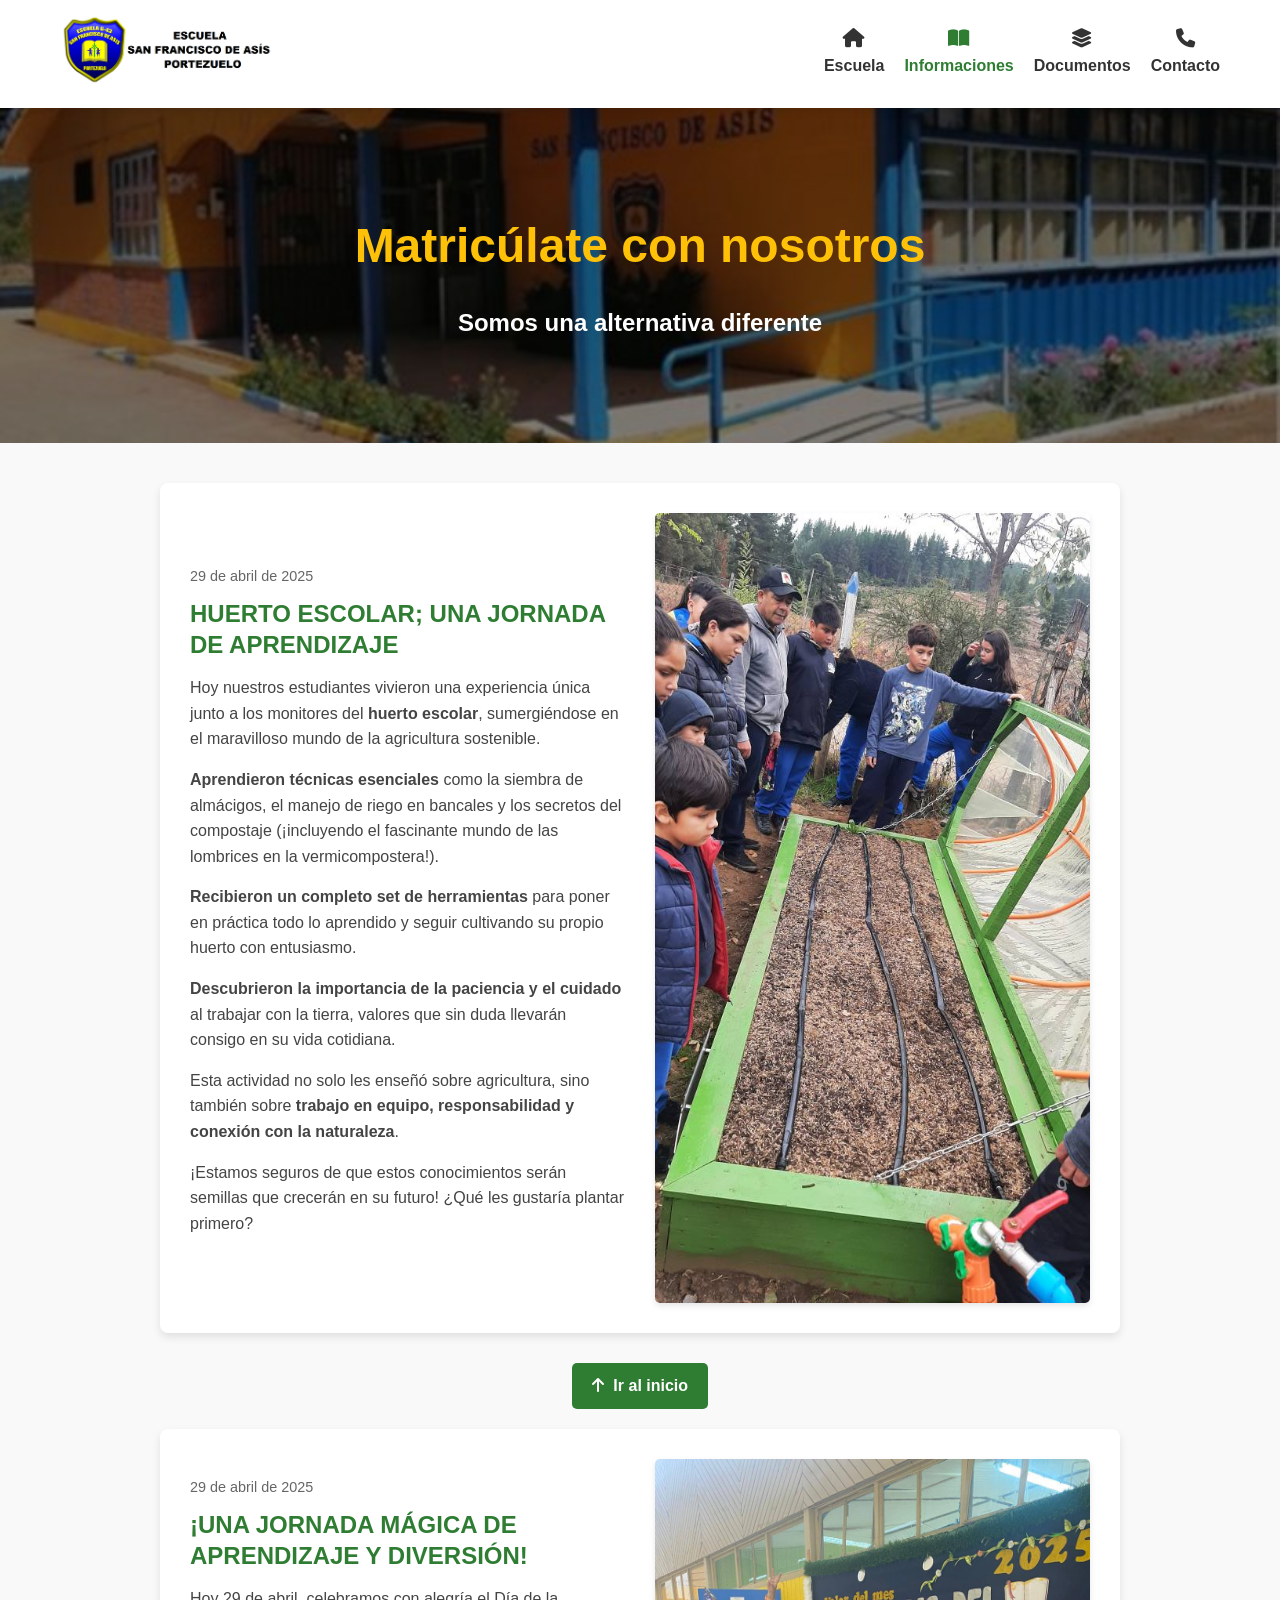
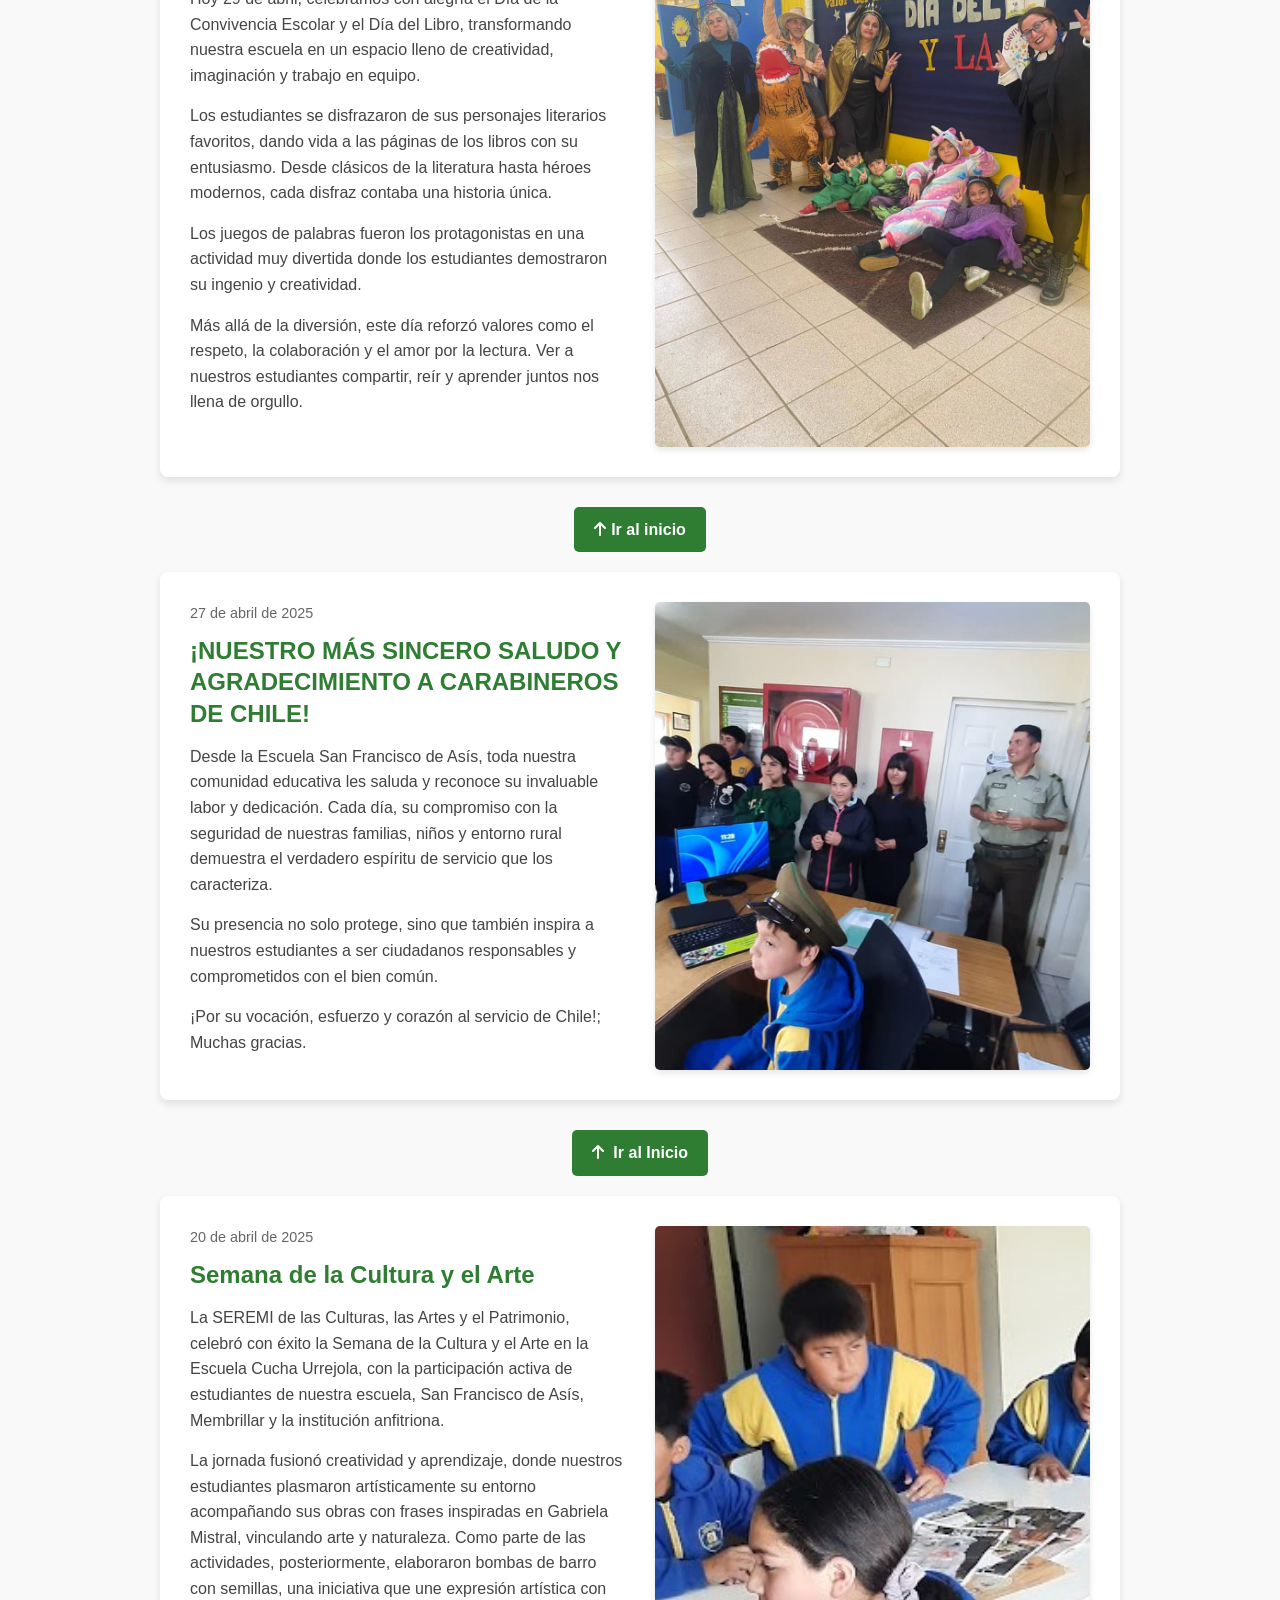
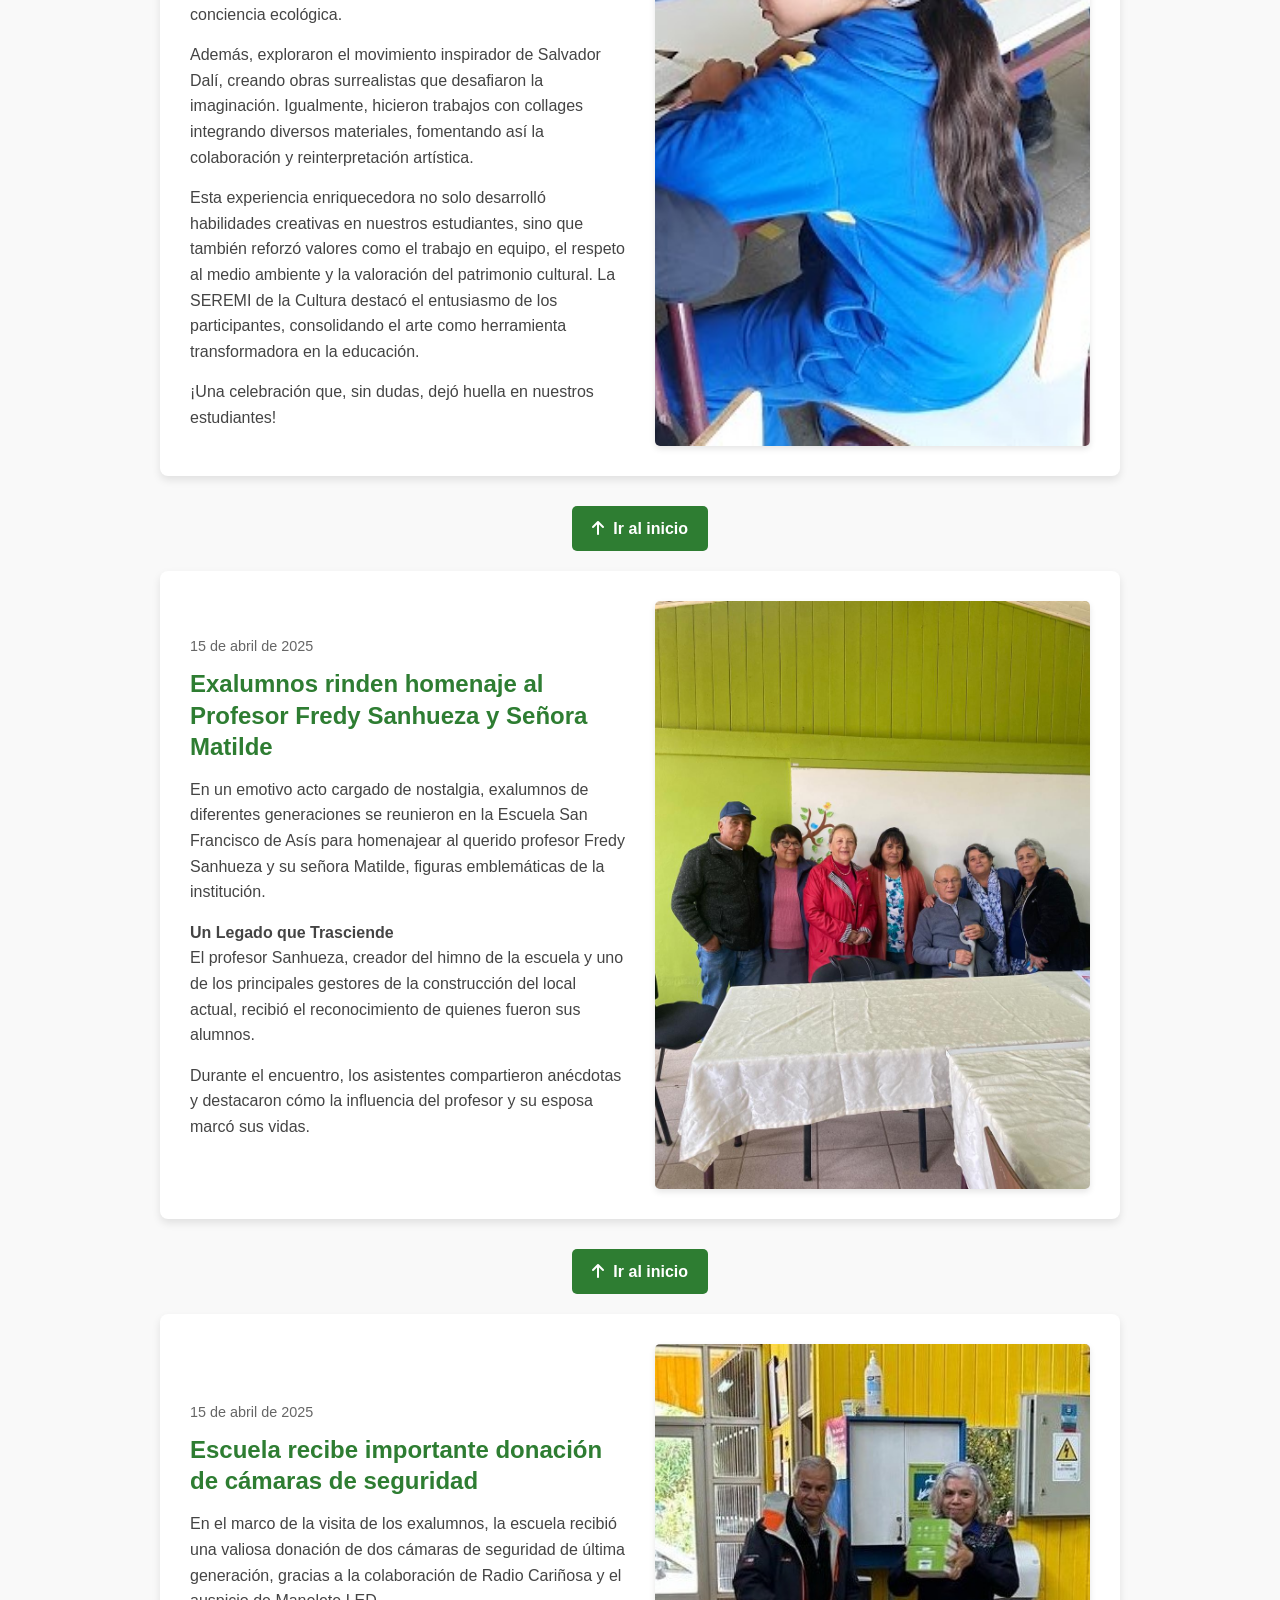
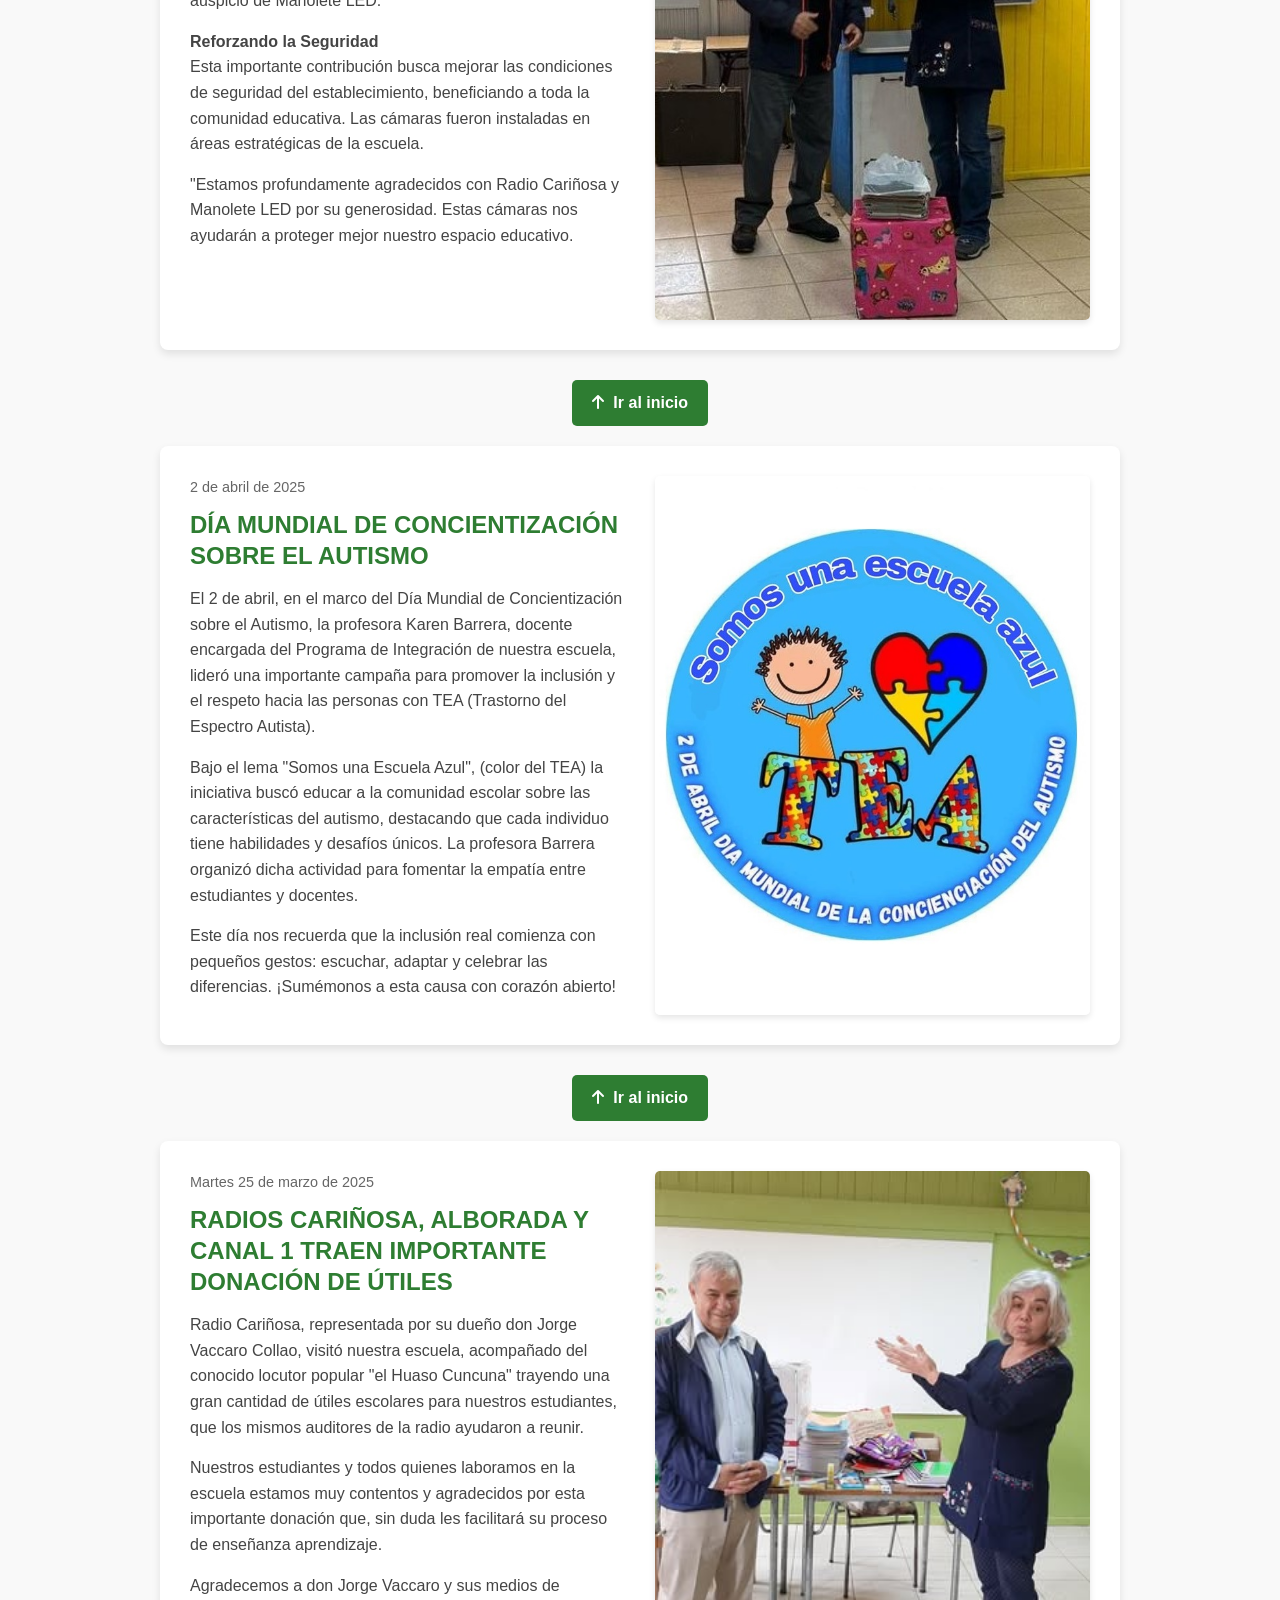
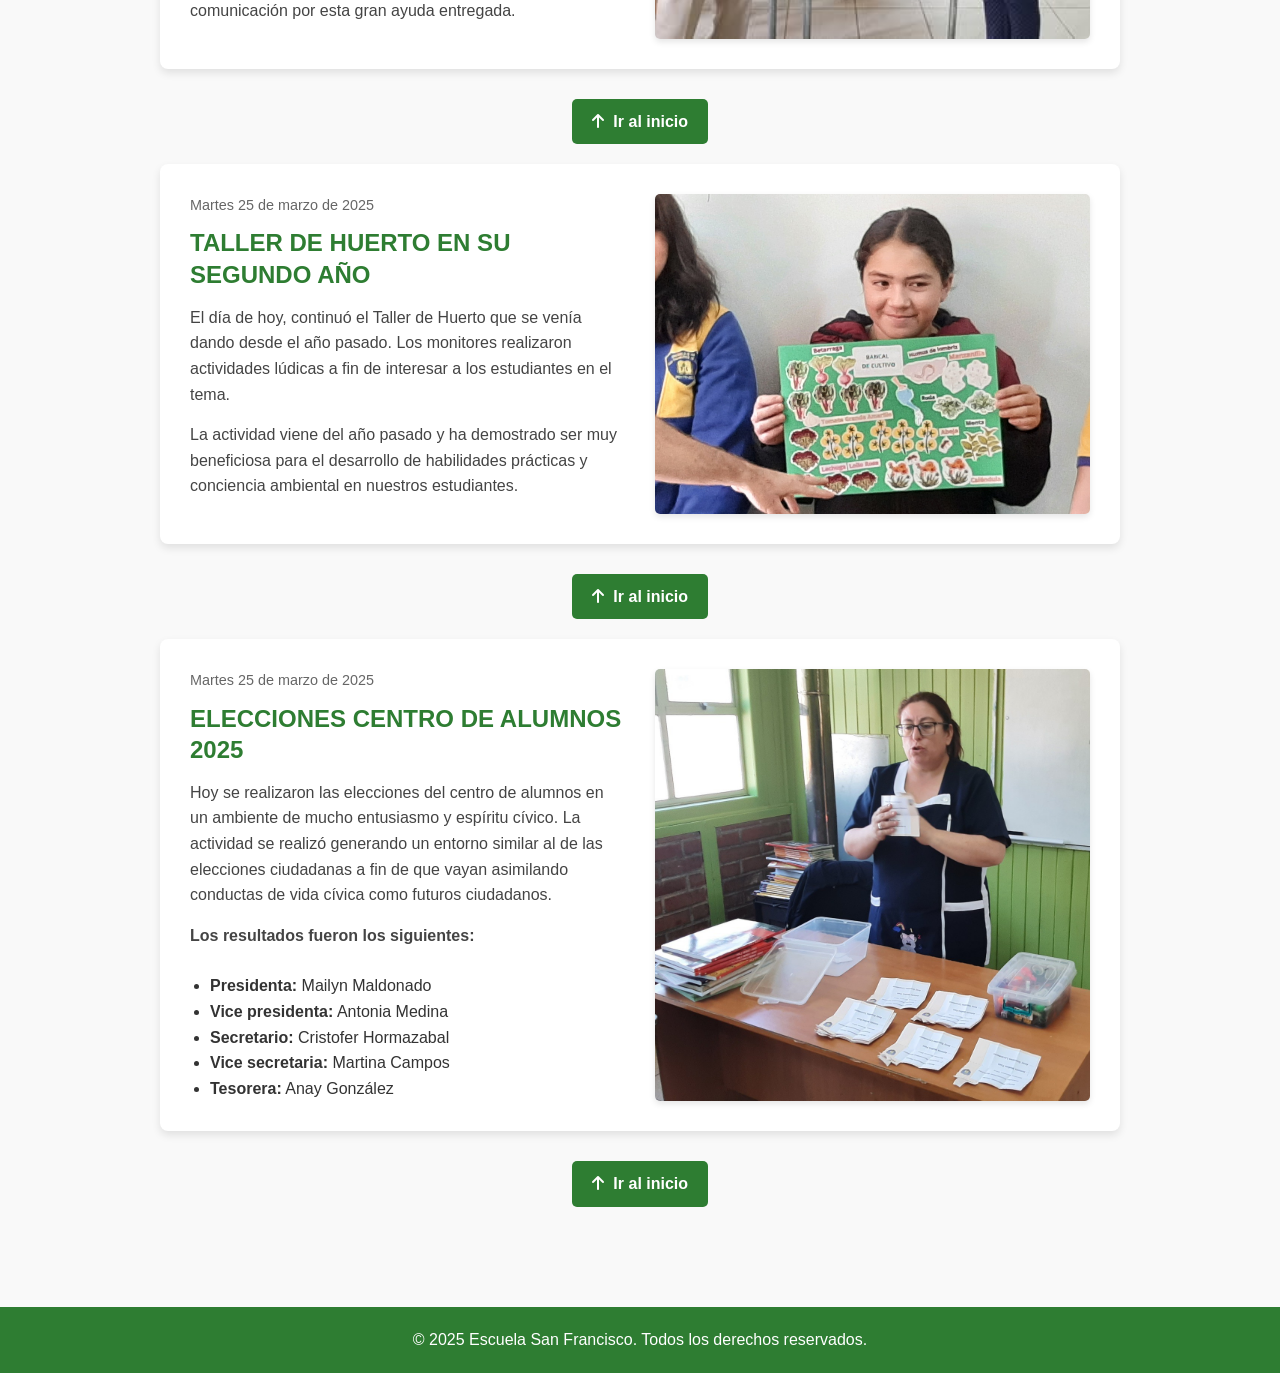
==== commit 736df06a: "Add files via upload" ====
--- a/index.html
+++ b/index.html
@@ -271,6 +271,34 @@
             transform: scale(1.03);
         }
         
+        /* Back to top button */
+        .back-to-top {
+            display: block;
+            text-align: center;
+            margin: 20px 0;
+        }
+        
+        .back-to-top-btn {
+            background-color: var(--primary-color);
+            color: white;
+            border: none;
+            padding: 10px 20px;
+            border-radius: 5px;
+            cursor: pointer;
+            font-weight: bold;
+            transition: background-color 0.3s;
+            text-decoration: none;
+            display: inline-block;
+        }
+        
+        .back-to-top-btn:hover {
+            background-color: var(--accent-color);
+        }
+        
+        .back-to-top-btn i {
+            margin-right: 5px;
+        }
+        
         /* Responsive */
         @media (max-width: 768px) {
             .header-container {
@@ -386,6 +414,9 @@
                 <img src="images/huerto.jpg" alt="Huerto escolar">
             </div>
         </article>
+        <div class="back-to-top">
+            <a href="#" class="back-to-top-btn"><i class="fas fa-arrow-up"></i> Ir al inicio</a>
+        </div>
 
         <!-- Nueva noticia - Día del Libro -->
         <article class="news-article">
@@ -401,6 +432,9 @@
                 <img src="images/dia_libro.jpg" alt="Día del Libro">
             </div>
         </article>
+        <div class="back-to-top">
+            <a href="#" class="back-to-top-btn"><i class="fas fa-arrow-up"></i>Ir al inicio</a>
+        </div>
 
         <!-- Nueva noticia - Carabineros -->
         <article class="news-article">
@@ -415,6 +449,9 @@
                 <img src="images/carabineros.jpg" alt="Carabineros de Chile">
             </div>
         </article>
+        <div class="back-to-top">
+            <a href="#" class="back-to-top-btn"><i class="fas fa-arrow-up"></i> Ir al Inicio</a>
+        </div>
 
         <!-- Nueva noticia - Semana de la Cultura y el Arte -->
         <article class="news-article">
@@ -431,6 +468,9 @@
                 <img src="images/cultura.jpg" alt="Semana de la Cultura y el Arte">
             </div>
         </article>
+        <div class="back-to-top">
+            <a href="#" class="back-to-top-btn"><i class="fas fa-arrow-up"></i> Ir al inicio</a>
+        </div>
 
         <!-- Primera noticia - Homenaje al profesor -->
         <article class="news-article">
@@ -446,6 +486,9 @@
                 <img src="images/visita_ex_profesor.jpg" alt="Homenaje al profesor Fredy Sanhueza">
             </div>
         </article>
+        <div class="back-to-top">
+            <a href="#" class="back-to-top-btn"><i class="fas fa-arrow-up"></i> Ir al inicio</a>
+        </div>
 
         <!-- Segunda noticia - Donación de cámaras -->
         <article class="news-article">
@@ -461,6 +504,9 @@
                 <img src="images/camaras.jpg" alt="Donación de cámaras de seguridad">
             </div>
         </article>
+        <div class="back-to-top">
+            <a href="#" class="back-to-top-btn"><i class="fas fa-arrow-up"></i> Ir al inicio</a>
+        </div>
         
         <article class="news-article">
             <div class="news-content">
@@ -474,6 +520,9 @@
                 <img src="images/tea.jpg" alt="Día Mundial de Concientización sobre el Autismo">
             </div>
         </article>
+        <div class="back-to-top">
+            <a href="#" class="back-to-top-btn"><i class="fas fa-arrow-up"></i> Ir al inicio</a>
+        </div>
         
         <article class="news-article">
             <div class="news-content">
@@ -487,6 +536,9 @@
                 <img src="images/utiles_radio_carinosa.jpg" alt="Donación de útiles escolares">
             </div>
         </article>
+        <div class="back-to-top">
+            <a href="#" class="back-to-top-btn"><i class="fas fa-arrow-up"></i> Ir al inicio</a>
+        </div>
         
         <article class="news-article">
             <div class="news-content">
@@ -499,6 +551,9 @@
                 <img src="images/taller_huerto_2025.jpg" alt="Taller de huerto escolar">
             </div>
         </article>
+        <div class="back-to-top">
+            <a href="#" class="back-to-top-btn"><i class="fas fa-arrow-up"></i> Ir al inicio</a>
+        </div>
         
         <article class="news-article">
             <div class="news-content">
@@ -518,6 +573,9 @@
                 <img src="images/eleccion_centro_alumnos_2025.jpg" alt="Elecciones centro de alumnos">
             </div>
         </article>
+        <div class="back-to-top">
+            <a href="#" class="back-to-top-btn"><i class="fas fa-arrow-up"></i> Ir al inicio</a>
+        </div>
     </div>
     
     <footer>
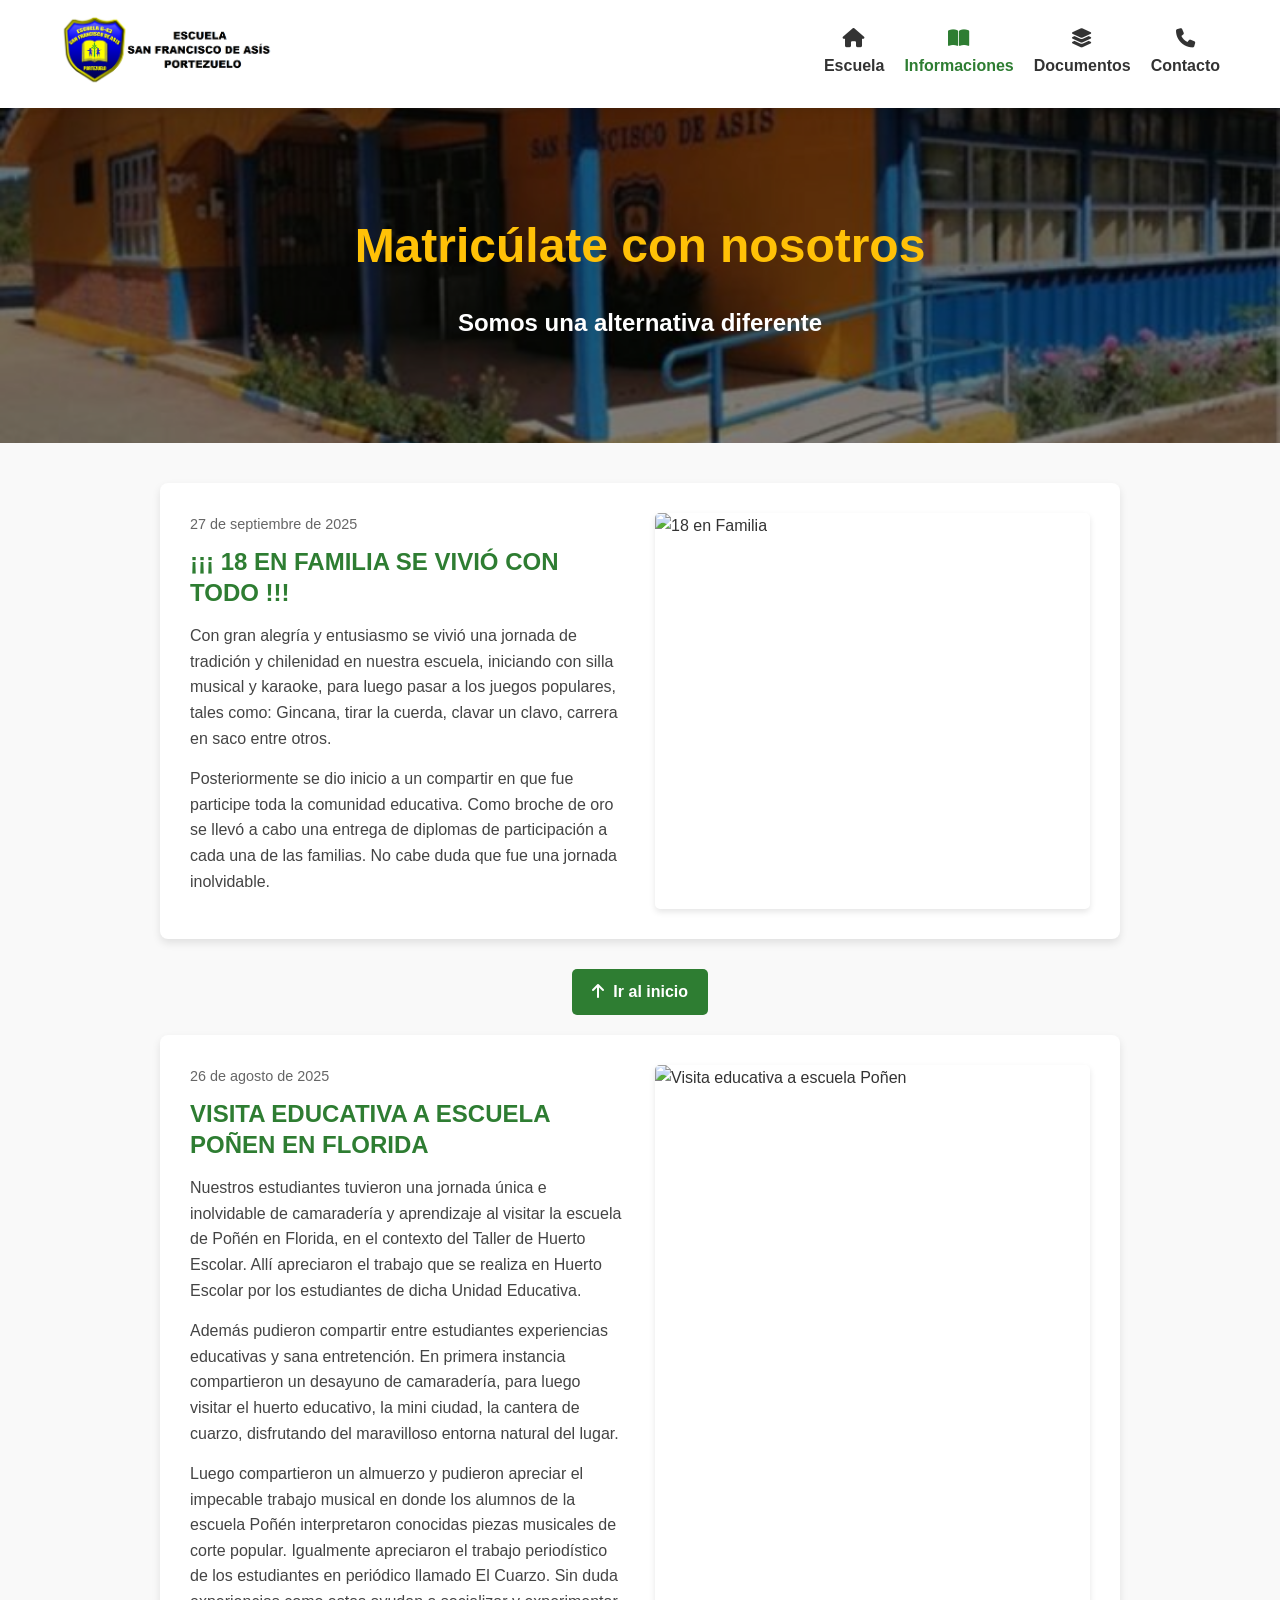
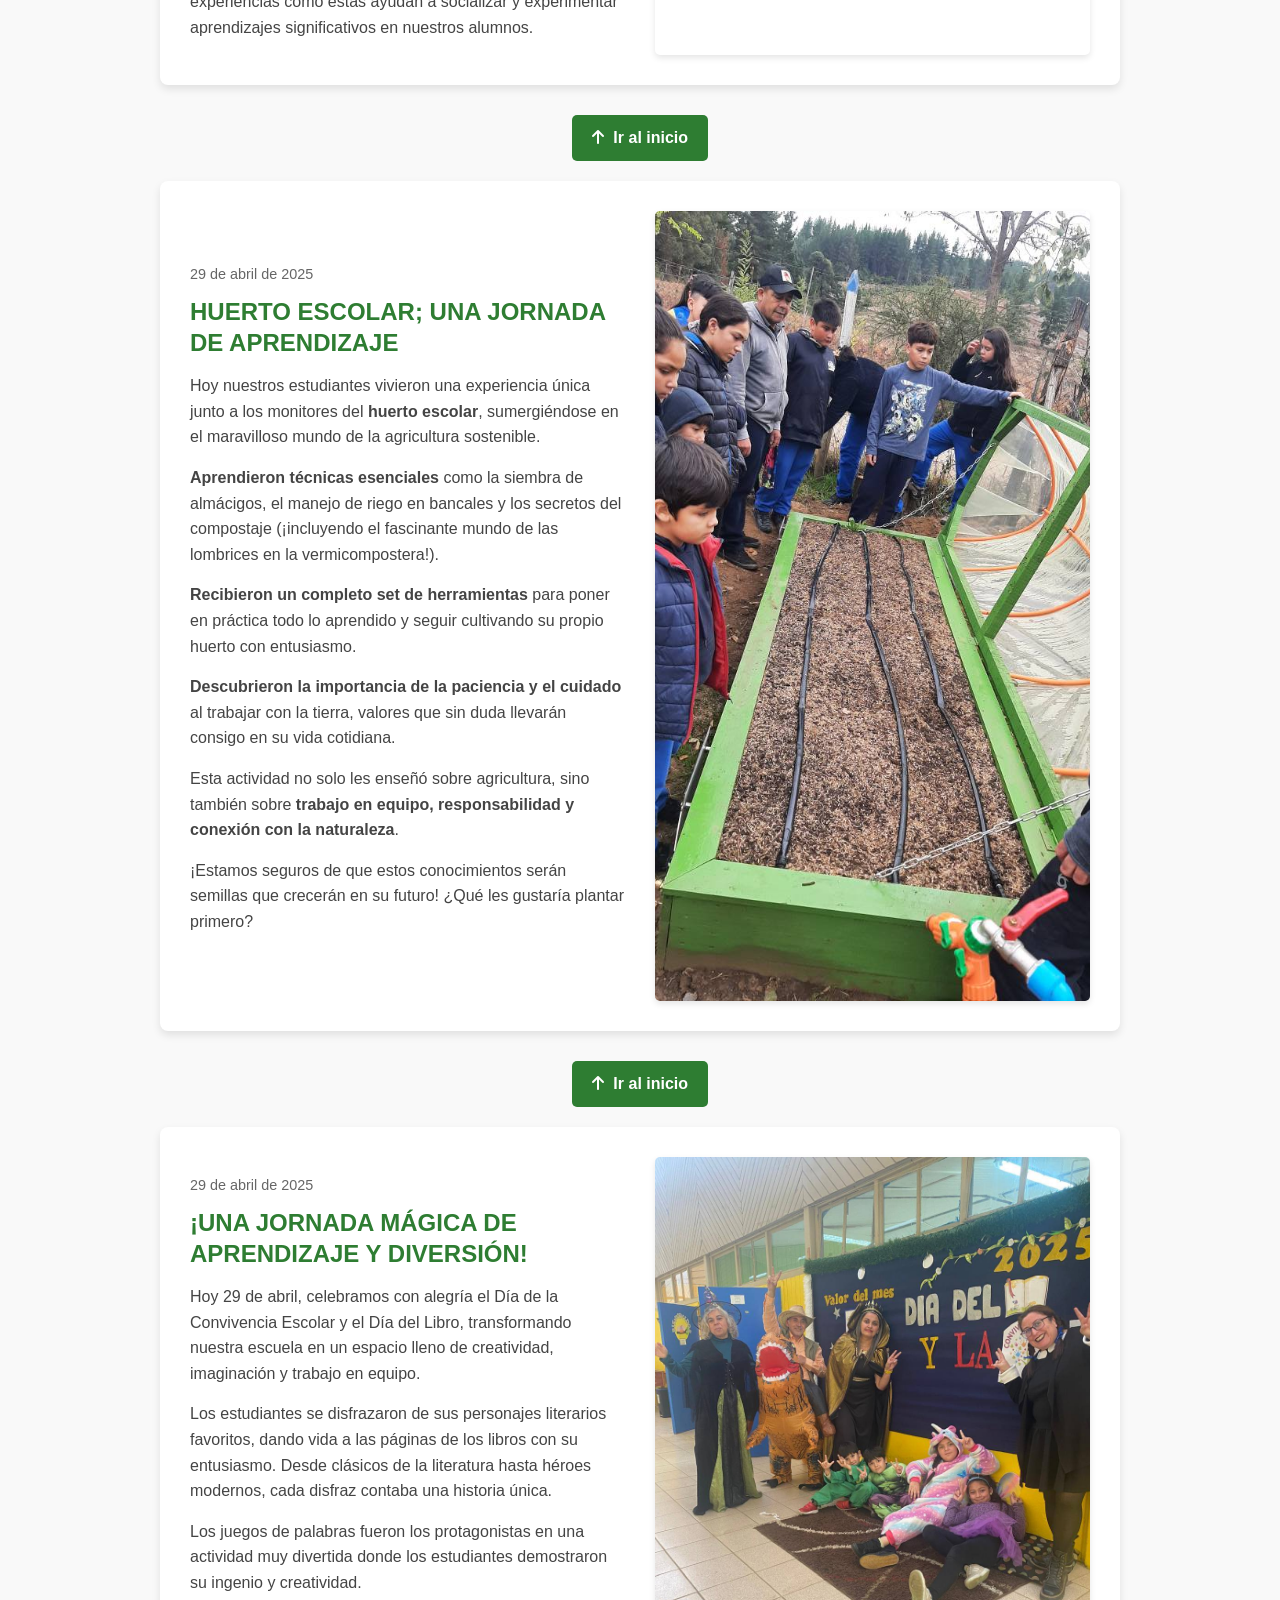
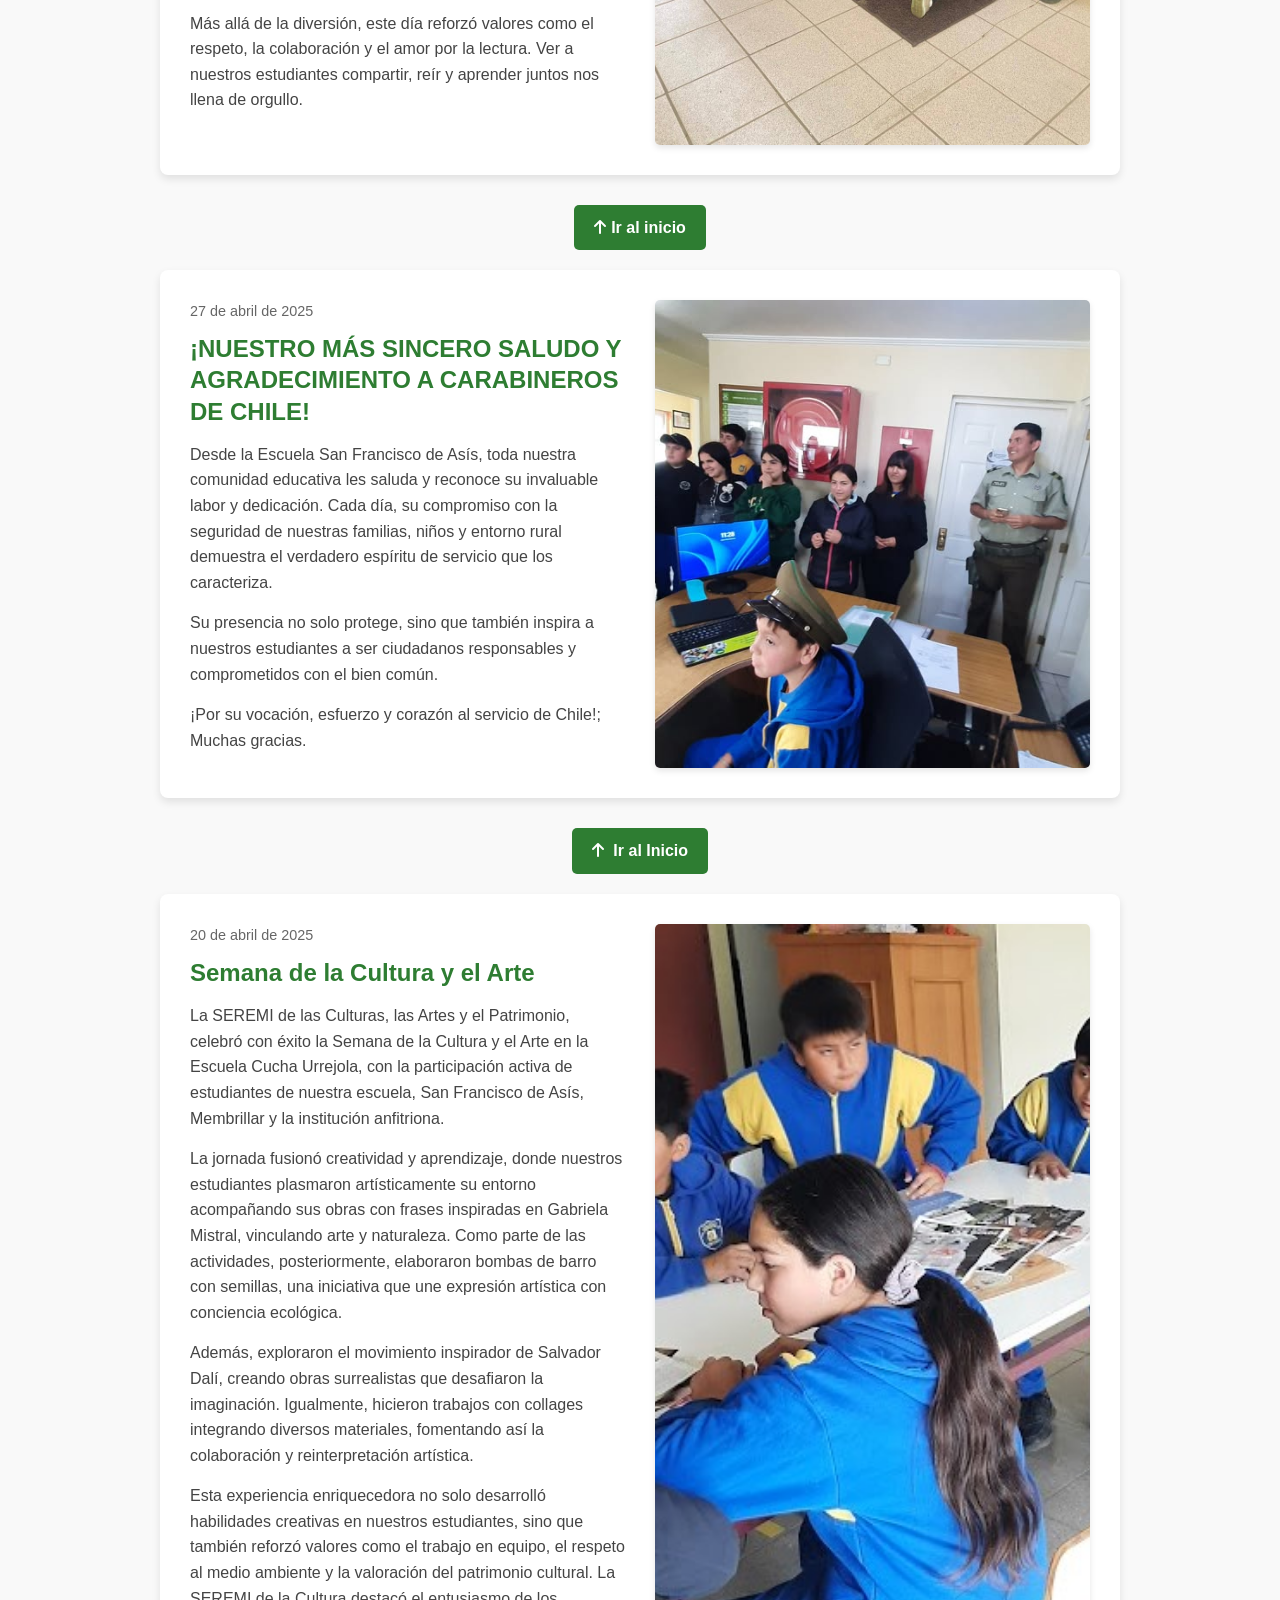
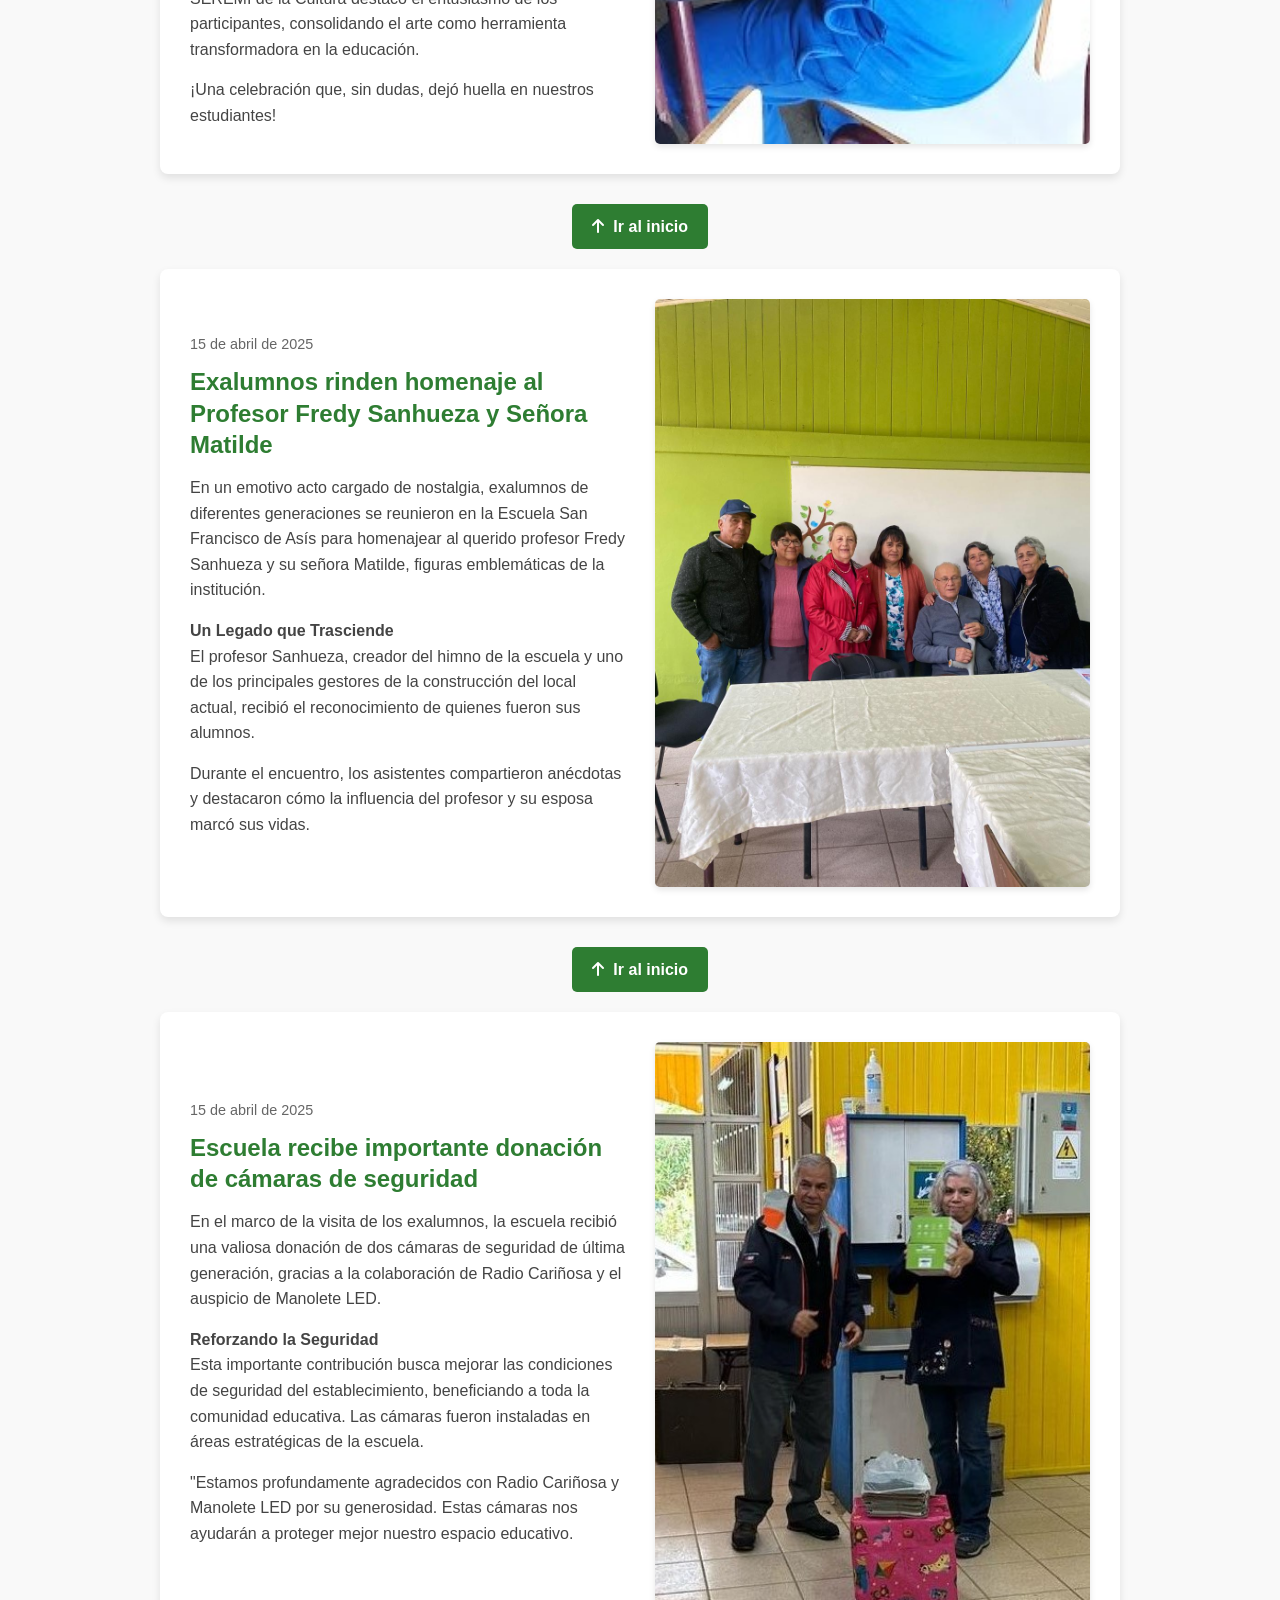
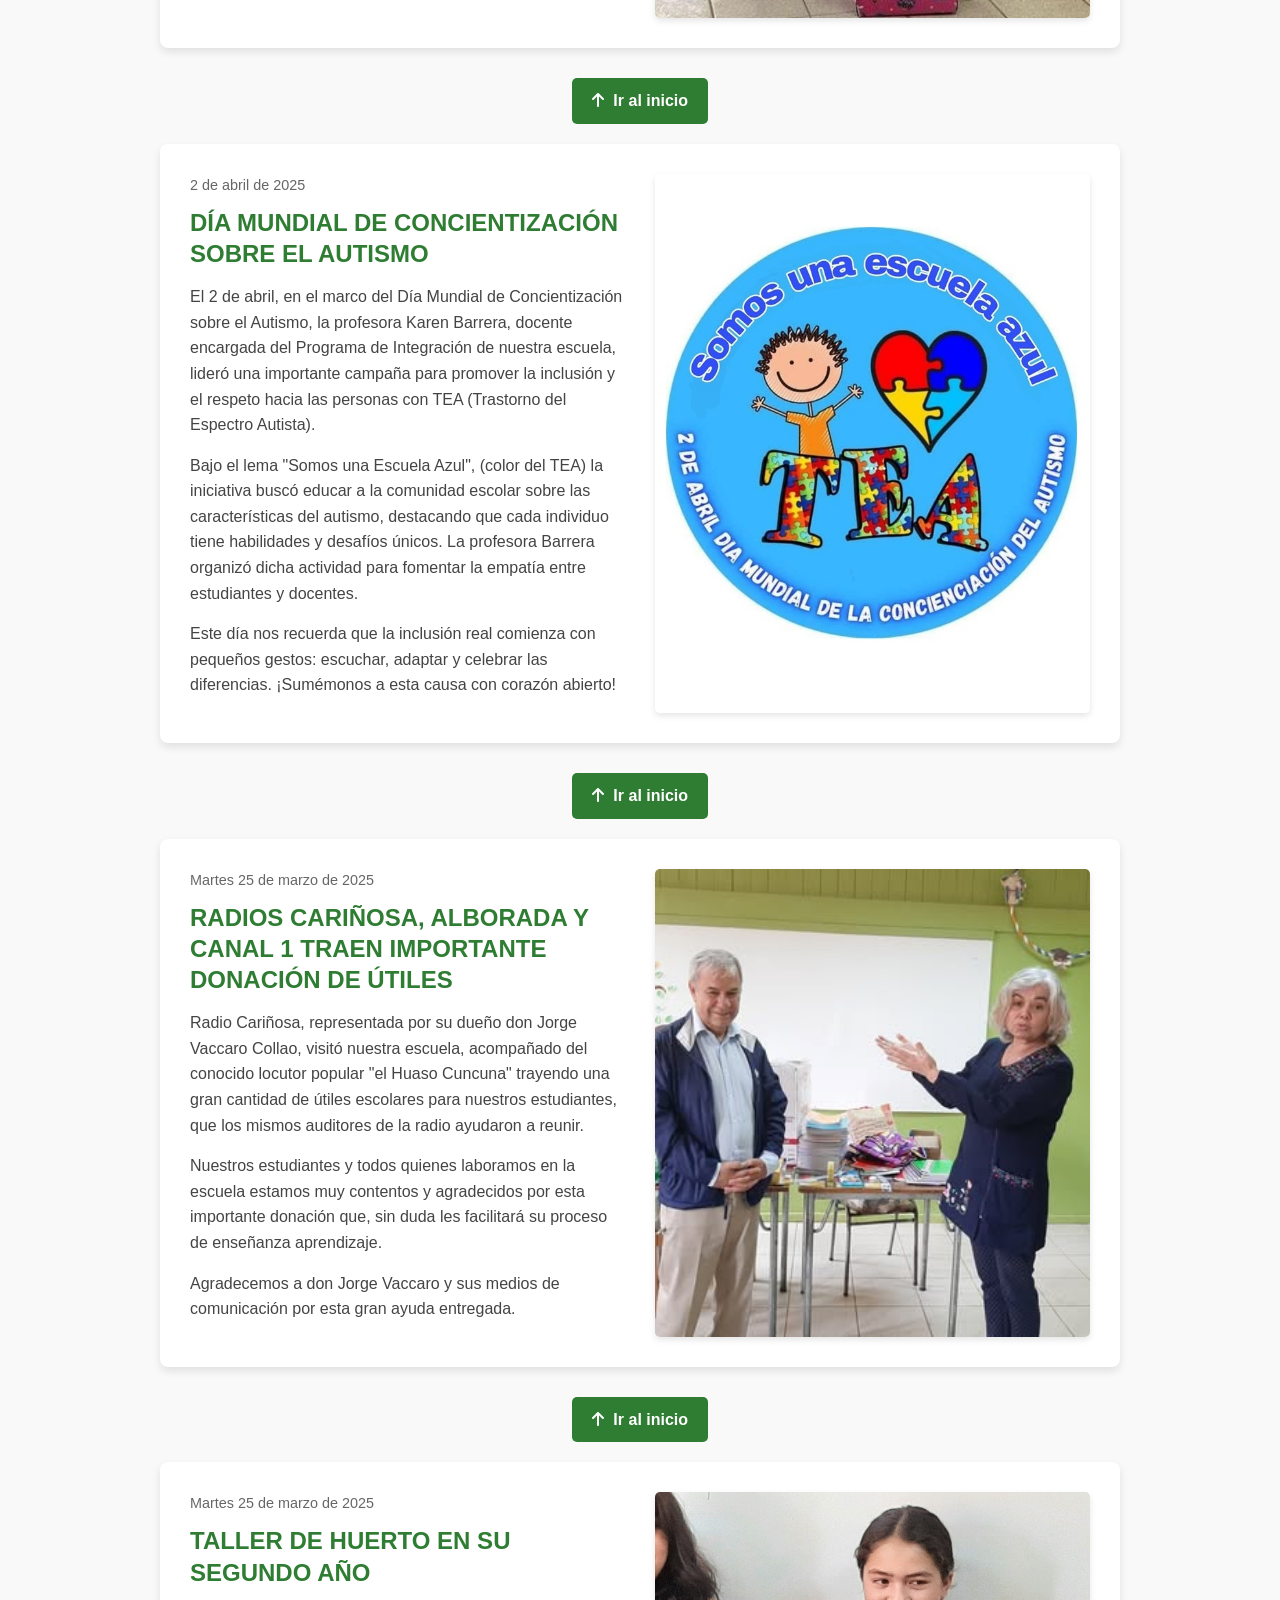
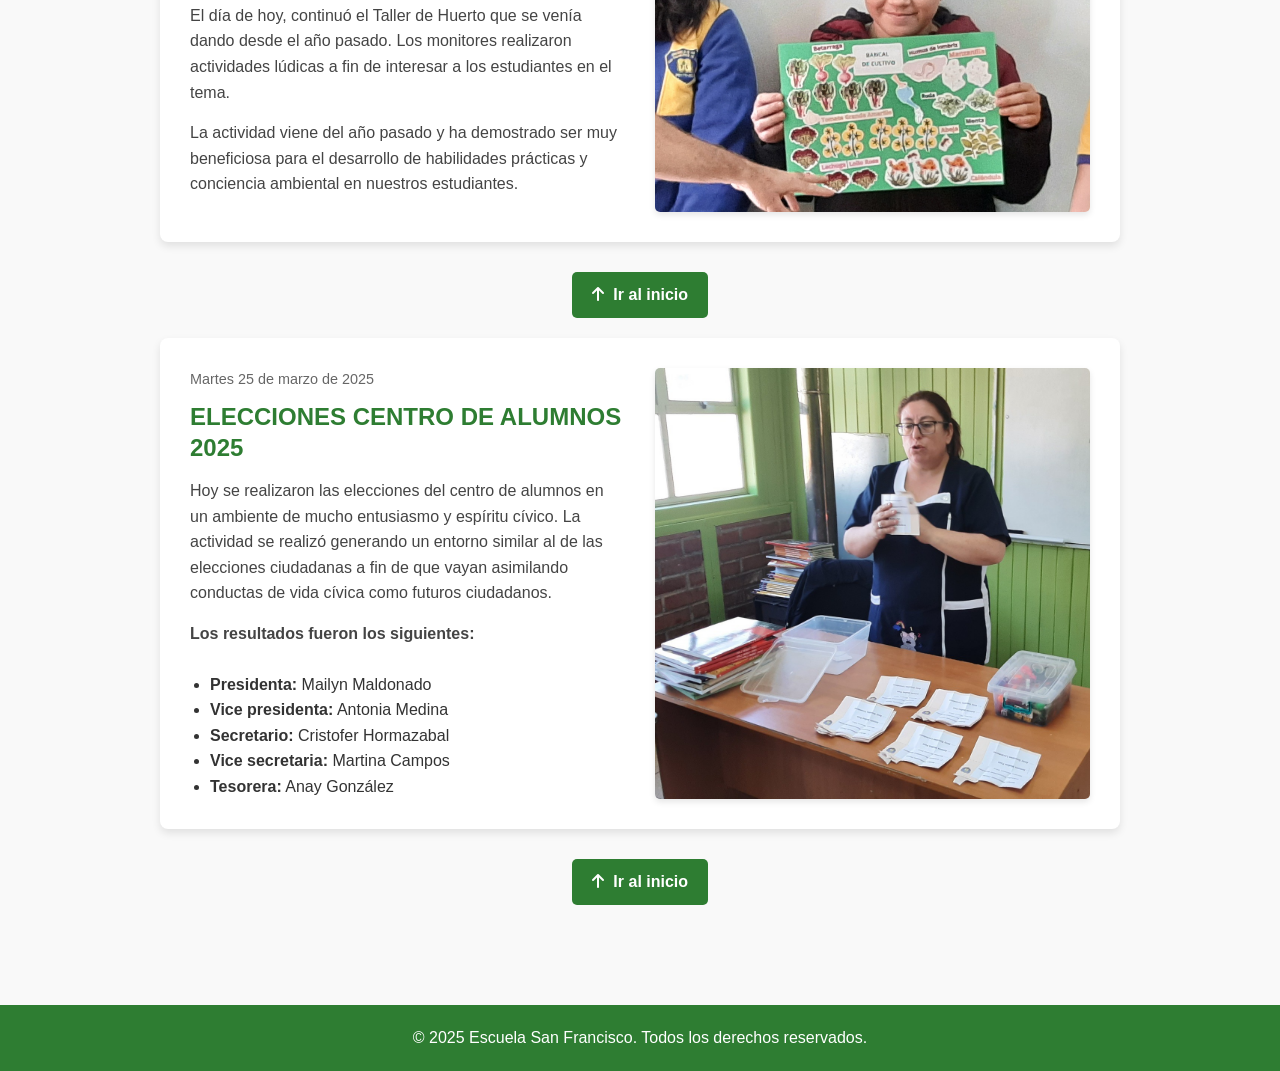
==== commit 4f3f4e5b: "Add files via upload" ====
--- a/index.html
+++ b/index.html
@@ -1,609 +1,642 @@
-<!DOCTYPE html>
-<html lang="es">
-<head>
-    <meta charset="UTF-8">
-    <meta name="viewport" content="width=device-width, initial-scale=1.0">
-    <title>Nuestra Escuela - San Francisco de Asís</title>
-    <link rel="stylesheet" href="https://cdnjs.cloudflare.com/ajax/libs/font-awesome/6.4.0/css/all.min.css">
-    <style>
-        :root {
-            --primary-color: #2E7D32; /* Verde oscuro */
-            --secondary-color: #FFC107; /* Amarillo */
-            --accent-color: #D32F2F; /* Rojo */
-            --text-color: #333;
-            --light-bg: #f9f9f9;
-        }
-        
-        * {
-            margin: 0;
-            padding: 0;
-            box-sizing: border-box;
-            font-family: 'Arial', sans-serif;
-        }
-        
-        body {
-            background-color: var(--light-bg);
-            color: var(--text-color);
-            line-height: 1.6;
-        }
-        
-        /* Header */
-        header {
-            background-color: white;
-            box-shadow: 0 2px 10px rgba(0,0,0,0.1);
-            padding: 15px 0;
-            position: sticky;
-            top: 0;
-            z-index: 100;
-        }
-        
-        .header-container {
-            display: flex;
-            justify-content: space-between;
-            align-items: center;
-            max-width: 1200px;
-            margin: 0 auto;
-            padding: 0 20px;
-        }
-        
-        .logo img {
-            height: 70px;
-        }
-        
-        /* Navigation - Desktop */
-        nav ul {
-            display: flex;
-            list-style: none;
-        }
-        
-        nav ul li {
-            margin-left: 20px;
-        }
-        
-        nav ul li a {
-            text-decoration: none;
-            color: var(--text-color);
-            font-weight: bold;
-            display: flex;
-            flex-direction: column;
-            align-items: center;
-            transition: color 0.3s;
-        }
-        
-        nav ul li a i {
-            font-size: 1.2rem;
-            margin-bottom: 5px;
-        }
-        
-        nav ul li a:hover, nav ul li a.active {
-            color: var(--primary-color);
-        }
-        
-        /* Mobile Menu Button */
-        .menu-toggle {
-            display: none;
-            background: none;
-            border: none;
-            font-size: 1.5rem;
-            cursor: pointer;
-            color: var(--text-color);
-        }
-        
-        /* Hero Section */
-        .hero {
-            background: linear-gradient(rgba(0,0,0,0.5), rgba(0,0,0,0.5)), url('images/portada.jpg');
-            background-size: cover;
-            background-position: center;
-            color: white;
-            text-align: center;
-            padding: 100px 20px;
-            margin-bottom: 40px;
-        }
-        
-        .hero h1 {
-            font-size: 3rem;
-            margin-bottom: 20px;
-            color: var(--secondary-color);
-        }
-        
-        /* Content Section */
-        .content-container {
-            max-width: 1000px;
-            margin: 0 auto;
-            padding: 0 20px 40px;
-        }
-        
-        .section {
-            background: white;
-            border-radius: 8px;
-            box-shadow: 0 4px 8px rgba(0,0,0,0.1);
-            padding: 30px;
-            margin-bottom: 30px;
-        }
-        
-        .section-title {
-            color: var(--primary-color);
-            font-size: 1.8rem;
-            margin-bottom: 20px;
-            text-align: center;
-            border-bottom: 2px solid var(--secondary-color);
-            padding-bottom: 10px;
-        }
-        
-        .section-subtitle {
-            color: var(--accent-color);
-            font-size: 1.4rem;
-            margin: 25px 0 15px;
-        }
-        
-        .highlight-box {
-            background-color: #f8f9fa;
-            border-left: 4px solid var(--primary-color);
-            padding: 15px;
-            margin: 20px 0;
-        }
-        
-        .features-grid {
-            display: grid;
-            grid-template-columns: repeat(auto-fit, minmax(250px, 1fr));
-            gap: 20px;
-            margin-top: 20px;
-        }
-        
-        .feature-item {
-            background: #f1f8e9;
-            padding: 15px;
-            border-radius: 5px;
-            display: flex;
-            align-items: center;
-        }
-        
-        .feature-icon {
-            color: var(--primary-color);
-            font-size: 1.5rem;
-            margin-right: 15px;
-        }
-        
-        .mission-vision {
-            display: grid;
-            grid-template-columns: repeat(auto-fit, minmax(300px, 1fr));
-            gap: 30px;
-            margin-top: 30px;
-        }
-        
-        .mission-vision-item {
-            background: white;
-            border-radius: 8px;
-            box-shadow: 0 4px 8px rgba(0,0,0,0.1);
-            padding: 25px;
-            border-top: 5px solid var(--primary-color);
-        }
-        
-        .mission-vision-title {
-            color: var(--primary-color);
-            font-size: 1.5rem;
-            margin-bottom: 15px;
-            text-align: center;
-        }
-        
-        /* Gallery Section */
-        .gallery {
-            display: grid;
-            grid-template-columns: repeat(auto-fit, minmax(250px, 1fr));
-            gap: 15px;
-            margin-top: 30px;
-        }
-        
-        .gallery-item {
-            height: 200px;
-            overflow: hidden;
-            border-radius: 5px;
-        }
-        
-        .gallery-item img {
-            width: 100%;
-            height: 100%;
-            object-fit: cover;
-            transition: transform 0.3s;
-        }
-        
-        .gallery-item:hover img {
-            transform: scale(1.05);
-        }
-        
-        /* News Section */
-        .news-container {
-            max-width: 1000px;
-            margin: 0 auto;
-            padding: 0 20px 40px;
-        }
-        
-        .news-article {
-            background: white;
-            border-radius: 8px;
-            box-shadow: 0 4px 8px rgba(0,0,0,0.1);
-            padding: 30px;
-            margin-bottom: 30px;
-            display: grid;
-            grid-template-columns: 1fr 1fr;
-            gap: 30px;
-            align-items: center;
-        }
-        
-        .news-content {
-            display: flex;
-            flex-direction: column;
-        }
-        
-        .news-date {
-            color: #666;
-            font-size: 0.9rem;
-            margin-bottom: 10px;
-        }
-        
-        .news-title {
-            color: var(--primary-color);
-            font-size: 1.5rem;
-            margin-bottom: 15px;
-            line-height: 1.3;
-        }
-        
-        .news-content p {
-            margin-bottom: 15px;
-            color: #444;
-        }
-        
-        .news-image {
-            height: 100%;
-            border-radius: 5px;
-            overflow: hidden;
-            box-shadow: 0 3px 6px rgba(0,0,0,0.1);
-        }
-        
-        .news-image img {
-            width: 100%;
-            height: 100%;
-            object-fit: cover;
-            transition: transform 0.3s;
-        }
-        
-        .news-image:hover img {
-            transform: scale(1.03);
-        }
-        
-        /* Back to top button */
-        .back-to-top {
-            display: block;
-            text-align: center;
-            margin: 20px 0;
-        }
-        
-        .back-to-top-btn {
-            background-color: var(--primary-color);
-            color: white;
-            border: none;
-            padding: 10px 20px;
-            border-radius: 5px;
-            cursor: pointer;
-            font-weight: bold;
-            transition: background-color 0.3s;
-            text-decoration: none;
-            display: inline-block;
-        }
-        
-        .back-to-top-btn:hover {
-            background-color: var(--accent-color);
-        }
-        
-        .back-to-top-btn i {
-            margin-right: 5px;
-        }
-        
-        /* Responsive */
-        @media (max-width: 768px) {
-            .header-container {
-                flex-direction: row;
-            }
-            
-            /* Mobile Menu Styles */
-            .menu-toggle {
-                display: block;
-                z-index: 101;
-            }
-            
-            nav {
-                position: fixed;
-                top: 0;
-                right: -100%;
-                width: 70%;
-                height: 100vh;
-                background-color: white;
-                box-shadow: -5px 0 15px rgba(0,0,0,0.1);
-                transition: right 0.3s ease;
-                z-index: 100;
-                padding-top: 80px;
-            }
-            
-            nav.active {
-                right: 0;
-            }
-            
-            nav ul {
-                flex-direction: column;
-                padding: 20px;
-                margin-top: 0;
-            }
-            
-            nav ul li {
-                margin: 15px 0;
-            }
-            
-            nav ul li a {
-                flex-direction: row;
-                justify-content: flex-start;
-            }
-            
-            nav ul li a i {
-                margin-right: 10px;
-                margin-bottom: 0;
-            }
-            
-            .hero h1 {
-                font-size: 2rem;
-            }
-            
-            .news-article {
-                grid-template-columns: 1fr;
-            }
-            
-            .news-image {
-                height: 250px;
-                order: -1;
-            }
-        }
-        
-        /* Footer */
-        footer {
-            background-color: var(--primary-color);
-            color: white;
-            text-align: center;
-            padding: 20px;
-            margin-top: 40px;
-        }
-    </style>
-</head>
-<body>
-    <header>
-        <div class="header-container">
-            <div class="logo">
-                <img src="images/membrete_SAN_FRANCISCO.png" alt="Escuela San Francisco de Asís">
-            </div>
-            <button class="menu-toggle" id="menuToggle">
-                <i class="fas fa-bars"></i>
-            </button>
-            <nav id="mainNav">
-                <ul>
-                    <li><a href="escuela.html"><i class="fas fa-home"></i>Escuela</a></li>
-                    <li><a href="index.html" class="active"><i class="fas fa-book-open"></i>Informaciones</a></li>
-                    <li><a href="documentos.html"><i class="fas fa-layer-group"></i>Documentos</a></li>
-                    <li><a href="contactos.html"><i class="fas fa-phone"></i>Contacto</a></li>
-                </ul>
-            </nav>
-        </div>
-    </header>
-    
-    <section class="hero">
-        <h1>Matricúlate con nosotros</h1>
-        <h2>Somos una alternativa diferente</h2>
-    </section>
-    
-    <div class="news-container">
-        <!-- Nueva noticia - Huerto Escolar -->
-        <article class="news-article">
-            <div class="news-content">
-                <span class="news-date">29 de abril de 2025</span>
-                <h3 class="news-title">HUERTO ESCOLAR; UNA JORNADA DE APRENDIZAJE</h3>
-                <p>Hoy nuestros estudiantes vivieron una experiencia única junto a los monitores del <strong>huerto escolar</strong>, sumergiéndose en el maravilloso mundo de la agricultura sostenible.</p>
-                <p><strong>Aprendieron técnicas esenciales</strong> como la siembra de almácigos, el manejo de riego en bancales y los secretos del compostaje (¡incluyendo el fascinante mundo de las lombrices en la vermicompostera!).</p>
-                <p><strong>Recibieron un completo set de herramientas</strong> para poner en práctica todo lo aprendido y seguir cultivando su propio huerto con entusiasmo.</p>
-                <p><strong>Descubrieron la importancia de la paciencia y el cuidado</strong> al trabajar con la tierra, valores que sin duda llevarán consigo en su vida cotidiana.</p>
-                <p>Esta actividad no solo les enseñó sobre agricultura, sino también sobre <strong>trabajo en equipo, responsabilidad y conexión con la naturaleza</strong>.</p>
-                <p>¡Estamos seguros de que estos conocimientos serán semillas que crecerán en su futuro! ¿Qué les gustaría plantar primero?</p>
-            </div>
-            <div class="news-image">
-                <img src="images/huerto.jpg" alt="Huerto escolar">
-            </div>
-        </article>
-        <div class="back-to-top">
-            <a href="#" class="back-to-top-btn"><i class="fas fa-arrow-up"></i> Ir al inicio</a>
-        </div>
-
-        <!-- Nueva noticia - Día del Libro -->
-        <article class="news-article">
-            <div class="news-content">
-                <span class="news-date">29 de abril de 2025</span>
-                <h3 class="news-title">¡UNA JORNADA MÁGICA DE APRENDIZAJE Y DIVERSIÓN!</h3>
-                <p>Hoy 29 de abril, celebramos con alegría el Día de la Convivencia Escolar y el Día del Libro, transformando nuestra escuela en un espacio lleno de creatividad, imaginación y trabajo en equipo.</p>
-                <p>Los estudiantes se disfrazaron de sus personajes literarios favoritos, dando vida a las páginas de los libros con su entusiasmo. Desde clásicos de la literatura hasta héroes modernos, cada disfraz contaba una historia única.</p>
-                <p>Los juegos de palabras fueron los protagonistas en una actividad muy divertida donde los estudiantes demostraron su ingenio y creatividad.</p>
-                <p>Más allá de la diversión, este día reforzó valores como el respeto, la colaboración y el amor por la lectura. Ver a nuestros estudiantes compartir, reír y aprender juntos nos llena de orgullo.</p>
-            </div>
-            <div class="news-image">
-                <img src="images/dia_libro.jpg" alt="Día del Libro">
-            </div>
-        </article>
-        <div class="back-to-top">
-            <a href="#" class="back-to-top-btn"><i class="fas fa-arrow-up"></i>Ir al inicio</a>
-        </div>
-
-        <!-- Nueva noticia - Carabineros -->
-        <article class="news-article">
-            <div class="news-content">
-                <span class="news-date">27 de abril de 2025</span>
-                <h3 class="news-title">¡NUESTRO MÁS SINCERO SALUDO Y AGRADECIMIENTO A CARABINEROS DE CHILE!</h3>
-                <p>Desde la Escuela San Francisco de Asís, toda nuestra comunidad educativa les saluda y reconoce su invaluable labor y dedicación. Cada día, su compromiso con la seguridad de nuestras familias, niños y entorno rural demuestra el verdadero espíritu de servicio que los caracteriza.</p>
-                <p>Su presencia no solo protege, sino que también inspira a nuestros estudiantes a ser ciudadanos responsables y comprometidos con el bien común.</p>
-                <p>¡Por su vocación, esfuerzo y corazón al servicio de Chile!; Muchas gracias.</p>
-            </div>
-            <div class="news-image">
-                <img src="images/carabineros.jpg" alt="Carabineros de Chile">
-            </div>
-        </article>
-        <div class="back-to-top">
-            <a href="#" class="back-to-top-btn"><i class="fas fa-arrow-up"></i> Ir al Inicio</a>
-        </div>
-
-        <!-- Nueva noticia - Semana de la Cultura y el Arte -->
-        <article class="news-article">
-            <div class="news-content">
-                <span class="news-date">20 de abril de 2025</span>
-                <h3 class="news-title">Semana de la Cultura y el Arte</h3>
-                <p>La SEREMI de las Culturas, las Artes y el Patrimonio, celebró con éxito la Semana de la Cultura y el Arte en la Escuela Cucha Urrejola, con la participación activa de estudiantes de nuestra escuela, San Francisco de Asís, Membrillar y la institución anfitriona.</p>
-                <p>La jornada fusionó creatividad y aprendizaje, donde nuestros estudiantes plasmaron artísticamente su entorno acompañando sus obras con frases inspiradas en Gabriela Mistral, vinculando arte y naturaleza. Como parte de las actividades, posteriormente, elaboraron bombas de barro con semillas, una iniciativa que une expresión artística con conciencia ecológica.</p>
-                <p>Además, exploraron el movimiento inspirador de Salvador Dalí, creando obras surrealistas que desafiaron la imaginación. Igualmente, hicieron trabajos con collages integrando diversos materiales, fomentando así la colaboración y reinterpretación artística.</p>
-                <p>Esta experiencia enriquecedora no solo desarrolló habilidades creativas en nuestros estudiantes, sino que también reforzó valores como el trabajo en equipo, el respeto al medio ambiente y la valoración del patrimonio cultural. La SEREMI de la Cultura destacó el entusiasmo de los participantes, consolidando el arte como herramienta transformadora en la educación.</p>
-                <p>¡Una celebración que, sin dudas, dejó huella en nuestros estudiantes!</p>
-            </div>
-            <div class="news-image">
-                <img src="images/cultura.jpg" alt="Semana de la Cultura y el Arte">
-            </div>
-        </article>
-        <div class="back-to-top">
-            <a href="#" class="back-to-top-btn"><i class="fas fa-arrow-up"></i> Ir al inicio</a>
-        </div>
-
-        <!-- Primera noticia - Homenaje al profesor -->
-        <article class="news-article">
-            <div class="news-content">
-                <span class="news-date">15 de abril de 2025</span>
-                <h3 class="news-title">Exalumnos rinden homenaje al Profesor Fredy Sanhueza y Señora Matilde</h3>
-                <p>En un emotivo acto cargado de nostalgia, exalumnos de diferentes generaciones se reunieron en la Escuela San Francisco de Asís para homenajear al querido profesor Fredy Sanhueza y su señora Matilde, figuras emblemáticas de la institución.</p>
-                <p><strong>Un Legado que Trasciende</strong><br>
-                El profesor Sanhueza, creador del himno de la escuela y uno de los principales gestores de la construcción del local actual, recibió el reconocimiento de quienes fueron sus alumnos.</p>
-                <p>Durante el encuentro, los asistentes compartieron anécdotas y destacaron cómo la influencia del profesor y su esposa marcó sus vidas.</p>
-            </div>
-            <div class="news-image">
-                <img src="images/visita_ex_profesor.jpg" alt="Homenaje al profesor Fredy Sanhueza">
-            </div>
-        </article>
-        <div class="back-to-top">
-            <a href="#" class="back-to-top-btn"><i class="fas fa-arrow-up"></i> Ir al inicio</a>
-        </div>
-
-        <!-- Segunda noticia - Donación de cámaras -->
-        <article class="news-article">
-            <div class="news-content">
-                <span class="news-date">15 de abril de 2025</span>
-                <h3 class="news-title">Escuela recibe importante donación de cámaras de seguridad</h3>
-                <p>En el marco de la visita de los exalumnos, la escuela recibió una valiosa donación de dos cámaras de seguridad de última generación, gracias a la colaboración de Radio Cariñosa y el auspicio de Manolete LED.</p>
-                <p><strong>Reforzando la Seguridad</strong><br>
-                Esta importante contribución busca mejorar las condiciones de seguridad del establecimiento, beneficiando a toda la comunidad educativa. Las cámaras fueron instaladas en áreas estratégicas de la escuela.</p>
-                <p>"Estamos profundamente agradecidos con Radio Cariñosa y Manolete LED por su generosidad. Estas cámaras nos ayudarán a proteger mejor nuestro espacio educativo.</p>
-            </div>
-            <div class="news-image">
-                <img src="images/camaras.jpg" alt="Donación de cámaras de seguridad">
-            </div>
-        </article>
-        <div class="back-to-top">
-            <a href="#" class="back-to-top-btn"><i class="fas fa-arrow-up"></i> Ir al inicio</a>
-        </div>
-        
-        <article class="news-article">
-            <div class="news-content">
-                <span class="news-date">2 de abril de 2025</span>
-                <h3 class="news-title">DÍA MUNDIAL DE CONCIENTIZACIÓN SOBRE EL AUTISMO</h3>
-                <p>El 2 de abril, en el marco del Día Mundial de Concientización sobre el Autismo, la profesora Karen Barrera, docente encargada del Programa de Integración de nuestra escuela, lideró una importante campaña para promover la inclusión y el respeto hacia las personas con TEA (Trastorno del Espectro Autista).</p>
-                <p>Bajo el lema "Somos una Escuela Azul", (color del TEA) la iniciativa buscó educar a la comunidad escolar sobre las características del autismo, destacando que cada individuo tiene habilidades y desafíos únicos. La profesora Barrera organizó dicha actividad para fomentar la empatía entre estudiantes y docentes.</p>
-                <p>Este día nos recuerda que la inclusión real comienza con pequeños gestos: escuchar, adaptar y celebrar las diferencias. ¡Sumémonos a esta causa con corazón abierto!</p>
-            </div>
-            <div class="news-image">
-                <img src="images/tea.jpg" alt="Día Mundial de Concientización sobre el Autismo">
-            </div>
-        </article>
-        <div class="back-to-top">
-            <a href="#" class="back-to-top-btn"><i class="fas fa-arrow-up"></i> Ir al inicio</a>
-        </div>
-        
-        <article class="news-article">
-            <div class="news-content">
-                <span class="news-date">Martes 25 de marzo de 2025</span>
-                <h3 class="news-title">RADIOS CARIÑOSA, ALBORADA Y CANAL 1 TRAEN IMPORTANTE DONACIÓN DE ÚTILES</h3>
-                <p>Radio Cariñosa, representada por su dueño don Jorge Vaccaro Collao, visitó nuestra escuela, acompañado del conocido locutor popular "el Huaso Cuncuna" trayendo una gran cantidad de útiles escolares para nuestros estudiantes, que los mismos auditores de la radio ayudaron a reunir.</p>
-                <p>Nuestros estudiantes y todos quienes laboramos en la escuela estamos muy contentos y agradecidos por esta importante donación que, sin duda les facilitará su proceso de enseñanza aprendizaje.</p>
-                <p>Agradecemos a don Jorge Vaccaro y sus medios de comunicación por esta gran ayuda entregada.</p>
-            </div>
-            <div class="news-image">
-                <img src="images/utiles_radio_carinosa.jpg" alt="Donación de útiles escolares">
-            </div>
-        </article>
-        <div class="back-to-top">
-            <a href="#" class="back-to-top-btn"><i class="fas fa-arrow-up"></i> Ir al inicio</a>
-        </div>
-        
-        <article class="news-article">
-            <div class="news-content">
-                <span class="news-date">Martes 25 de marzo de 2025</span>
-                <h3 class="news-title">TALLER DE HUERTO EN SU SEGUNDO AÑO</h3>
-                <p>El día de hoy, continuó el Taller de Huerto que se venía dando desde el año pasado. Los monitores realizaron actividades lúdicas a fin de interesar a los estudiantes en el tema.</p>
-                <p>La actividad viene del año pasado y ha demostrado ser muy beneficiosa para el desarrollo de habilidades prácticas y conciencia ambiental en nuestros estudiantes.</p>
-            </div>
-            <div class="news-image">
-                <img src="images/taller_huerto_2025.jpg" alt="Taller de huerto escolar">
-            </div>
-        </article>
-        <div class="back-to-top">
-            <a href="#" class="back-to-top-btn"><i class="fas fa-arrow-up"></i> Ir al inicio</a>
-        </div>
-        
-        <article class="news-article">
-            <div class="news-content">
-                <span class="news-date">Martes 25 de marzo de 2025</span>
-                <h3 class="news-title">ELECCIONES CENTRO DE ALUMNOS 2025</h3>
-                <p>Hoy se realizaron las elecciones del centro de alumnos en un ambiente de mucho entusiasmo y espíritu cívico. La actividad se realizó generando un entorno similar al de las elecciones ciudadanas a fin de que vayan asimilando conductas de vida cívica como futuros ciudadanos.</p>
-                <p><strong>Los resultados fueron los siguientes:</strong></p>
-                <ul style="margin-top: 10px; margin-left: 20px;">
-                    <li><strong>Presidenta:</strong> Mailyn Maldonado</li>
-                    <li><strong>Vice presidenta:</strong> Antonia Medina</li>
-                    <li><strong>Secretario:</strong> Cristofer Hormazabal</li>
-                    <li><strong>Vice secretaria:</strong> Martina Campos</li>
-                    <li><strong>Tesorera:</strong> Anay González</li>
-                </ul>
-            </div>
-            <div class="news-image">
-                <img src="images/eleccion_centro_alumnos_2025.jpg" alt="Elecciones centro de alumnos">
-            </div>
-        </article>
-        <div class="back-to-top">
-            <a href="#" class="back-to-top-btn"><i class="fas fa-arrow-up"></i> Ir al inicio</a>
-        </div>
-    </div>
-    
-    <footer>
-        <p>© 2025 Escuela San Francisco. Todos los derechos reservados.</p>
-    </footer>
-
-    <script>
-        // Menu Toggle Functionality
-        const menuToggle = document.getElementById('menuToggle');
-        const mainNav = document.getElementById('mainNav');
-        
-        menuToggle.addEventListener('click', () => {
-            mainNav.classList.toggle('active');
-            menuToggle.innerHTML = mainNav.classList.contains('active') 
-                ? '<i class="fas fa-times"></i>' 
-                : '<i class="fas fa-bars"></i>';
-        });
-        
-        // Close menu when clicking on a link
-        const navLinks = document.querySelectorAll('nav ul li a');
-        navLinks.forEach(link => {
-            link.addEventListener('click', () => {
-                if (window.innerWidth <= 768) {
-                    mainNav.classList.remove('active');
-                    menuToggle.innerHTML = '<i class="fas fa-bars"></i>';
-                }
-            });
-        });
-    </script>
-</body>
+<!DOCTYPE html>
+<html lang="es">
+<head>
+    <meta charset="UTF-8">
+    <meta name="viewport" content="width=device-width, initial-scale=1.0">
+    <title>Nuestra Escuela - San Francisco de Asís</title>
+    <link rel="stylesheet" href="https://cdnjs.cloudflare.com/ajax/libs/font-awesome/6.4.0/css/all.min.css">
+    <style>
+        :root {
+            --primary-color: #2E7D32; /* Verde oscuro */
+            --secondary-color: #FFC107; /* Amarillo */
+            --accent-color: #D32F2F; /* Rojo */
+            --text-color: #333;
+            --light-bg: #f9f9f9;
+        }
+        
+        * {
+            margin: 0;
+            padding: 0;
+            box-sizing: border-box;
+            font-family: 'Arial', sans-serif;
+        }
+        
+        body {
+            background-color: var(--light-bg);
+            color: var(--text-color);
+            line-height: 1.6;
+        }
+        
+        /* Header */
+        header {
+            background-color: white;
+            box-shadow: 0 2px 10px rgba(0,0,0,0.1);
+            padding: 15px 0;
+            position: sticky;
+            top: 0;
+            z-index: 100;
+        }
+        
+        .header-container {
+            display: flex;
+            justify-content: space-between;
+            align-items: center;
+            max-width: 1200px;
+            margin: 0 auto;
+            padding: 0 20px;
+        }
+        
+        .logo img {
+            height: 70px;
+        }
+        
+        /* Navigation - Desktop */
+        nav ul {
+            display: flex;
+            list-style: none;
+        }
+        
+        nav ul li {
+            margin-left: 20px;
+        }
+        
+        nav ul li a {
+            text-decoration: none;
+            color: var(--text-color);
+            font-weight: bold;
+            display: flex;
+            flex-direction: column;
+            align-items: center;
+            transition: color 0.3s;
+        }
+        
+        nav ul li a i {
+            font-size: 1.2rem;
+            margin-bottom: 5px;
+        }
+        
+        nav ul li a:hover, nav ul li a.active {
+            color: var(--primary-color);
+        }
+        
+        /* Mobile Menu Button */
+        .menu-toggle {
+            display: none;
+            background: none;
+            border: none;
+            font-size: 1.5rem;
+            cursor: pointer;
+            color: var(--text-color);
+        }
+        
+        /* Hero Section */
+        .hero {
+            background: linear-gradient(rgba(0,0,0,0.5), rgba(0,0,0,0.5)), url('images/portada.jpg');
+            background-size: cover;
+            background-position: center;
+            color: white;
+            text-align: center;
+            padding: 100px 20px;
+            margin-bottom: 40px;
+        }
+        
+        .hero h1 {
+            font-size: 3rem;
+            margin-bottom: 20px;
+            color: var(--secondary-color);
+        }
+        
+        /* Content Section */
+        .content-container {
+            max-width: 1000px;
+            margin: 0 auto;
+            padding: 0 20px 40px;
+        }
+        
+        .section {
+            background: white;
+            border-radius: 8px;
+            box-shadow: 0 4px 8px rgba(0,0,0,0.1);
+            padding: 30px;
+            margin-bottom: 30px;
+        }
+        
+        .section-title {
+            color: var(--primary-color);
+            font-size: 1.8rem;
+            margin-bottom: 20px;
+            text-align: center;
+            border-bottom: 2px solid var(--secondary-color);
+            padding-bottom: 10px;
+        }
+        
+        .section-subtitle {
+            color: var(--accent-color);
+            font-size: 1.4rem;
+            margin: 25px 0 15px;
+        }
+        
+        .highlight-box {
+            background-color: #f8f9fa;
+            border-left: 4px solid var(--primary-color);
+            padding: 15px;
+            margin: 20px 0;
+        }
+        
+        .features-grid {
+            display: grid;
+            grid-template-columns: repeat(auto-fit, minmax(250px, 1fr));
+            gap: 20px;
+            margin-top: 20px;
+        }
+        
+        .feature-item {
+            background: #f1f8e9;
+            padding: 15px;
+            border-radius: 5px;
+            display: flex;
+            align-items: center;
+        }
+        
+        .feature-icon {
+            color: var(--primary-color);
+            font-size: 1.5rem;
+            margin-right: 15px;
+        }
+        
+        .mission-vision {
+            display: grid;
+            grid-template-columns: repeat(auto-fit, minmax(300px, 1fr));
+            gap: 30px;
+            margin-top: 30px;
+        }
+        
+        .mission-vision-item {
+            background: white;
+            border-radius: 8px;
+            box-shadow: 0 4px 8px rgba(0,0,0,0.1);
+            padding: 25px;
+            border-top: 5px solid var(--primary-color);
+        }
+        
+        .mission-vision-title {
+            color: var(--primary-color);
+            font-size: 1.5rem;
+            margin-bottom: 15px;
+            text-align: center;
+        }
+        
+        /* Gallery Section */
+        .gallery {
+            display: grid;
+            grid-template-columns: repeat(auto-fit, minmax(250px, 1fr));
+            gap: 15px;
+            margin-top: 30px;
+        }
+        
+        .gallery-item {
+            height: 200px;
+            overflow: hidden;
+            border-radius: 5px;
+        }
+        
+        .gallery-item img {
+            width: 100%;
+            height: 100%;
+            object-fit: cover;
+            transition: transform 0.3s;
+        }
+        
+        .gallery-item:hover img {
+            transform: scale(1.05);
+        }
+        
+        /* News Section */
+        .news-container {
+            max-width: 1000px;
+            margin: 0 auto;
+            padding: 0 20px 40px;
+        }
+        
+        .news-article {
+            background: white;
+            border-radius: 8px;
+            box-shadow: 0 4px 8px rgba(0,0,0,0.1);
+            padding: 30px;
+            margin-bottom: 30px;
+            display: grid;
+            grid-template-columns: 1fr 1fr;
+            gap: 30px;
+            align-items: center;
+        }
+        
+        .news-content {
+            display: flex;
+            flex-direction: column;
+        }
+        
+        .news-date {
+            color: #666;
+            font-size: 0.9rem;
+            margin-bottom: 10px;
+        }
+        
+        .news-title {
+            color: var(--primary-color);
+            font-size: 1.5rem;
+            margin-bottom: 15px;
+            line-height: 1.3;
+        }
+        
+        .news-content p {
+            margin-bottom: 15px;
+            color: #444;
+        }
+        
+        .news-image {
+            height: 100%;
+            border-radius: 5px;
+            overflow: hidden;
+            box-shadow: 0 3px 6px rgba(0,0,0,0.1);
+        }
+        
+        .news-image img {
+            width: 100%;
+            height: 100%;
+            object-fit: cover;
+            transition: transform 0.3s;
+        }
+        
+        .news-image:hover img {
+            transform: scale(1.03);
+        }
+        
+        /* Back to top button */
+        .back-to-top {
+            display: block;
+            text-align: center;
+            margin: 20px 0;
+        }
+        
+        .back-to-top-btn {
+            background-color: var(--primary-color);
+            color: white;
+            border: none;
+            padding: 10px 20px;
+            border-radius: 5px;
+            cursor: pointer;
+            font-weight: bold;
+            transition: background-color 0.3s;
+            text-decoration: none;
+            display: inline-block;
+        }
+        
+        .back-to-top-btn:hover {
+            background-color: var(--accent-color);
+        }
+        
+        .back-to-top-btn i {
+            margin-right: 5px;
+        }
+        
+        /* Responsive */
+        @media (max-width: 768px) {
+            .header-container {
+                flex-direction: row;
+            }
+            
+            /* Mobile Menu Styles */
+            .menu-toggle {
+                display: block;
+                z-index: 101;
+            }
+            
+            nav {
+                position: fixed;
+                top: 0;
+                right: -100%;
+                width: 70%;
+                height: 100vh;
+                background-color: white;
+                box-shadow: -5px 0 15px rgba(0,0,0,0.1);
+                transition: right 0.3s ease;
+                z-index: 100;
+                padding-top: 80px;
+            }
+            
+            nav.active {
+                right: 0;
+            }
+            
+            nav ul {
+                flex-direction: column;
+                padding: 20px;
+                margin-top: 0;
+            }
+            
+            nav ul li {
+                margin: 15px 0;
+            }
+            
+            nav ul li a {
+                flex-direction: row;
+                justify-content: flex-start;
+            }
+            
+            nav ul li a i {
+                margin-right: 10px;
+                margin-bottom: 0;
+            }
+            
+            .hero h1 {
+                font-size: 2rem;
+            }
+            
+            .news-article {
+                grid-template-columns: 1fr;
+            }
+            
+            .news-image {
+                height: 250px;
+                order: -1;
+            }
+        }
+        
+        /* Footer */
+        footer {
+            background-color: var(--primary-color);
+            color: white;
+            text-align: center;
+            padding: 20px;
+            margin-top: 40px;
+        }
+    </style>
+</head>
+<body>
+    <header>
+        <div class="header-container">
+            <div class="logo">
+                <img src="images/membrete_SAN_FRANCISCO.png" alt="Escuela San Francisco de Asís">
+            </div>
+            <button class="menu-toggle" id="menuToggle">
+                <i class="fas fa-bars"></i>
+            </button>
+            <nav id="mainNav">
+                <ul>
+                    <li><a href="escuela.html"><i class="fas fa-home"></i>Escuela</a></li>
+                    <li><a href="index.html" class="active"><i class="fas fa-book-open"></i>Informaciones</a></li>
+                    <li><a href="documentos.html"><i class="fas fa-layer-group"></i>Documentos</a></li>
+                    <li><a href="contactos.html"><i class="fas fa-phone"></i>Contacto</a></li>
+                </ul>
+            </nav>
+        </div>
+    </header>
+    
+    <section class="hero">
+        <h1>Matricúlate con nosotros</h1>
+        <h2>Somos una alternativa diferente</h2>
+    </section>
+    
+    <div class="news-container">
+        <!-- Nueva noticia - 18 en Familia -->
+        <article class="news-article">
+            <div class="news-content">
+                <span class="news-date">27 de septiembre de 2025</span>
+                <h3 class="news-title">¡¡¡ 18 EN FAMILIA SE VIVIÓ CON TODO !!!</h3>
+                <p>Con gran alegría y entusiasmo se vivió una jornada de tradición y chilenidad en nuestra escuela, iniciando con silla musical y karaoke, para luego pasar a los juegos populares, tales como: Gincana, tirar la cuerda, clavar un clavo, carrera en saco entre otros.</p>
+                <p>Posteriormente se dio inicio a un compartir en que fue participe toda la comunidad educativa. Como broche de oro se llevó a cabo una entrega de diplomas de participación a cada una de las familias. No cabe duda que fue una jornada inolvidable.</p>
+            </div>
+            <div class="news-image">
+                <img src="images/18_en_familia.jpg" alt="18 en Familia">
+            </div>
+        </article>
+        <div class="back-to-top">
+            <a href="#" class="back-to-top-btn"><i class="fas fa-arrow-up"></i> Ir al inicio</a>
+        </div>
+
+        <!-- Nueva noticia - Visita Educativa -->
+        <article class="news-article">
+            <div class="news-content">
+                <span class="news-date">26 de agosto de 2025</span>
+                <h3 class="news-title">VISITA EDUCATIVA A ESCUELA POÑEN EN FLORIDA</h3>
+                <p>Nuestros estudiantes tuvieron una jornada única e inolvidable de camaradería y aprendizaje al visitar la escuela de Poñén en Florida, en el contexto del Taller de Huerto Escolar. Allí apreciaron el trabajo que se realiza en Huerto Escolar por los estudiantes de dicha Unidad Educativa.</p>
+                <p>Además pudieron compartir entre estudiantes experiencias educativas y sana entretención. En primera instancia compartieron un desayuno de camaradería, para luego visitar el huerto educativo, la mini ciudad, la cantera de cuarzo, disfrutando del maravilloso entorna natural del lugar.</p>
+                <p>Luego compartieron un almuerzo y pudieron apreciar el impecable trabajo musical en donde los alumnos de la escuela Poñén interpretaron conocidas piezas musicales de corte popular. Igualmente apreciaron el trabajo periodístico de los estudiantes en periódico llamado El Cuarzo. Sin duda experiencias como estas ayudan a socializar y experimentar aprendizajes significativos en nuestros alumnos.</p>
+            </div>
+            <div class="news-image">
+                <img src="images/visita_escuela_ponen.jpg" alt="Visita educativa a escuela Poñen">
+            </div>
+        </article>
+        <div class="back-to-top">
+            <a href="#" class="back-to-top-btn"><i class="fas fa-arrow-up"></i> Ir al inicio</a>
+        </div>
+
+        <!-- Nueva noticia - Huerto Escolar -->
+        <article class="news-article">
+            <div class="news-content">
+                <span class="news-date">29 de abril de 2025</span>
+                <h3 class="news-title">HUERTO ESCOLAR; UNA JORNADA DE APRENDIZAJE</h3>
+                <p>Hoy nuestros estudiantes vivieron una experiencia única junto a los monitores del <strong>huerto escolar</strong>, sumergiéndose en el maravilloso mundo de la agricultura sostenible.</p>
+                <p><strong>Aprendieron técnicas esenciales</strong> como la siembra de almácigos, el manejo de riego en bancales y los secretos del compostaje (¡incluyendo el fascinante mundo de las lombrices en la vermicompostera!).</p>
+                <p><strong>Recibieron un completo set de herramientas</strong> para poner en práctica todo lo aprendido y seguir cultivando su propio huerto con entusiasmo.</p>
+                <p><strong>Descubrieron la importancia de la paciencia y el cuidado</strong> al trabajar con la tierra, valores que sin duda llevarán consigo en su vida cotidiana.</p>
+                <p>Esta actividad no solo les enseñó sobre agricultura, sino también sobre <strong>trabajo en equipo, responsabilidad y conexión con la naturaleza</strong>.</p>
+                <p>¡Estamos seguros de que estos conocimientos serán semillas que crecerán en su futuro! ¿Qué les gustaría plantar primero?</p>
+            </div>
+            <div class="news-image">
+                <img src="images/huerto.jpg" alt="Huerto escolar">
+            </div>
+        </article>
+        <div class="back-to-top">
+            <a href="#" class="back-to-top-btn"><i class="fas fa-arrow-up"></i> Ir al inicio</a>
+        </div>
+
+        <!-- Nueva noticia - Día del Libro -->
+        <article class="news-article">
+            <div class="news-content">
+                <span class="news-date">29 de abril de 2025</span>
+                <h3 class="news-title">¡UNA JORNADA MÁGICA DE APRENDIZAJE Y DIVERSIÓN!</h3>
+                <p>Hoy 29 de abril, celebramos con alegría el Día de la Convivencia Escolar y el Día del Libro, transformando nuestra escuela en un espacio lleno de creatividad, imaginación y trabajo en equipo.</p>
+                <p>Los estudiantes se disfrazaron de sus personajes literarios favoritos, dando vida a las páginas de los libros con su entusiasmo. Desde clásicos de la literatura hasta héroes modernos, cada disfraz contaba una historia única.</p>
+                <p>Los juegos de palabras fueron los protagonistas en una actividad muy divertida donde los estudiantes demostraron su ingenio y creatividad.</p>
+                <p>Más allá de la diversión, este día reforzó valores como el respeto, la colaboración y el amor por la lectura. Ver a nuestros estudiantes compartir, reír y aprender juntos nos llena de orgullo.</p>
+            </div>
+            <div class="news-image">
+                <img src="images/dia_libro.jpg" alt="Día del Libro">
+            </div>
+        </article>
+        <div class="back-to-top">
+            <a href="#" class="back-to-top-btn"><i class="fas fa-arrow-up"></i>Ir al inicio</a>
+        </div>
+
+        <!-- Nueva noticia - Carabineros -->
+        <article class="news-article">
+            <div class="news-content">
+                <span class="news-date">27 de abril de 2025</span>
+                <h3 class="news-title">¡NUESTRO MÁS SINCERO SALUDO Y AGRADECIMIENTO A CARABINEROS DE CHILE!</h3>
+                <p>Desde la Escuela San Francisco de Asís, toda nuestra comunidad educativa les saluda y reconoce su invaluable labor y dedicación. Cada día, su compromiso con la seguridad de nuestras familias, niños y entorno rural demuestra el verdadero espíritu de servicio que los caracteriza.</p>
+                <p>Su presencia no solo protege, sino que también inspira a nuestros estudiantes a ser ciudadanos responsables y comprometidos con el bien común.</p>
+                <p>¡Por su vocación, esfuerzo y corazón al servicio de Chile!; Muchas gracias.</p>
+            </div>
+            <div class="news-image">
+                <img src="images/carabineros.jpg" alt="Carabineros de Chile">
+            </div>
+        </article>
+        <div class="back-to-top">
+            <a href="#" class="back-to-top-btn"><i class="fas fa-arrow-up"></i> Ir al Inicio</a>
+        </div>
+
+        <!-- Nueva noticia - Semana de la Cultura y el Arte -->
+        <article class="news-article">
+            <div class="news-content">
+                <span class="news-date">20 de abril de 2025</span>
+                <h3 class="news-title">Semana de la Cultura y el Arte</h3>
+                <p>La SEREMI de las Culturas, las Artes y el Patrimonio, celebró con éxito la Semana de la Cultura y el Arte en la Escuela Cucha Urrejola, con la participación activa de estudiantes de nuestra escuela, San Francisco de Asís, Membrillar y la institución anfitriona.</p>
+                <p>La jornada fusionó creatividad y aprendizaje, donde nuestros estudiantes plasmaron artísticamente su entorno acompañando sus obras con frases inspiradas en Gabriela Mistral, vinculando arte y naturaleza. Como parte de las actividades, posteriormente, elaboraron bombas de barro con semillas, una iniciativa que une expresión artística con conciencia ecológica.</p>
+                <p>Además, exploraron el movimiento inspirador de Salvador Dalí, creando obras surrealistas que desafiaron la imaginación. Igualmente, hicieron trabajos con collages integrando diversos materiales, fomentando así la colaboración y reinterpretación artística.</p>
+                <p>Esta experiencia enriquecedora no solo desarrolló habilidades creativas en nuestros estudiantes, sino que también reforzó valores como el trabajo en equipo, el respeto al medio ambiente y la valoración del patrimonio cultural. La SEREMI de la Cultura destacó el entusiasmo de los participantes, consolidando el arte como herramienta transformadora en la educación.</p>
+                <p>¡Una celebración que, sin dudas, dejó huella en nuestros estudiantes!</p>
+            </div>
+            <div class="news-image">
+                <img src="images/cultura.jpg" alt="Semana de la Cultura y el Arte">
+            </div>
+        </article>
+        <div class="back-to-top">
+            <a href="#" class="back-to-top-btn"><i class="fas fa-arrow-up"></i> Ir al inicio</a>
+        </div>
+
+        <!-- Primera noticia - Homenaje al profesor -->
+        <article class="news-article">
+            <div class="news-content">
+                <span class="news-date">15 de abril de 2025</span>
+                <h3 class="news-title">Exalumnos rinden homenaje al Profesor Fredy Sanhueza y Señora Matilde</h3>
+                <p>En un emotivo acto cargado de nostalgia, exalumnos de diferentes generaciones se reunieron en la Escuela San Francisco de Asís para homenajear al querido profesor Fredy Sanhueza y su señora Matilde, figuras emblemáticas de la institución.</p>
+                <p><strong>Un Legado que Trasciende</strong><br>
+                El profesor Sanhueza, creador del himno de la escuela y uno de los principales gestores de la construcción del local actual, recibió el reconocimiento de quienes fueron sus alumnos.</p>
+                <p>Durante el encuentro, los asistentes compartieron anécdotas y destacaron cómo la influencia del profesor y su esposa marcó sus vidas.</p>
+            </div>
+            <div class="news-image">
+                <img src="images/visita_ex_profesor.jpg" alt="Homenaje al profesor Fredy Sanhueza">
+            </div>
+        </article>
+        <div class="back-to-top">
+            <a href="#" class="back-to-top-btn"><i class="fas fa-arrow-up"></i> Ir al inicio</a>
+        </div>
+
+        <!-- Segunda noticia - Donación de cámaras -->
+        <article class="news-article">
+            <div class="news-content">
+                <span class="news-date">15 de abril de 2025</span>
+                <h3 class="news-title">Escuela recibe importante donación de cámaras de seguridad</h3>
+                <p>En el marco de la visita de los exalumnos, la escuela recibió una valiosa donación de dos cámaras de seguridad de última generación, gracias a la colaboración de Radio Cariñosa y el auspicio de Manolete LED.</p>
+                <p><strong>Reforzando la Seguridad</strong><br>
+                Esta importante contribución busca mejorar las condiciones de seguridad del establecimiento, beneficiando a toda la comunidad educativa. Las cámaras fueron instaladas en áreas estratégicas de la escuela.</p>
+                <p>"Estamos profundamente agradecidos con Radio Cariñosa y Manolete LED por su generosidad. Estas cámaras nos ayudarán a proteger mejor nuestro espacio educativo.</p>
+            </div>
+            <div class="news-image">
+                <img src="images/camaras.jpg" alt="Donación de cámaras de seguridad">
+            </div>
+        </article>
+        <div class="back-to-top">
+            <a href="#" class="back-to-top-btn"><i class="fas fa-arrow-up"></i> Ir al inicio</a>
+        </div>
+        
+        <article class="news-article">
+            <div class="news-content">
+                <span class="news-date">2 de abril de 2025</span>
+                <h3 class="news-title">DÍA MUNDIAL DE CONCIENTIZACIÓN SOBRE EL AUTISMO</h3>
+                <p>El 2 de abril, en el marco del Día Mundial de Concientización sobre el Autismo, la profesora Karen Barrera, docente encargada del Programa de Integración de nuestra escuela, lideró una importante campaña para promover la inclusión y el respeto hacia las personas con TEA (Trastorno del Espectro Autista).</p>
+                <p>Bajo el lema "Somos una Escuela Azul", (color del TEA) la iniciativa buscó educar a la comunidad escolar sobre las características del autismo, destacando que cada individuo tiene habilidades y desafíos únicos. La profesora Barrera organizó dicha actividad para fomentar la empatía entre estudiantes y docentes.</p>
+                <p>Este día nos recuerda que la inclusión real comienza con pequeños gestos: escuchar, adaptar y celebrar las diferencias. ¡Sumémonos a esta causa con corazón abierto!</p>
+            </div>
+            <div class="news-image">
+                <img src="images/tea.jpg" alt="Día Mundial de Concientización sobre el Autismo">
+            </div>
+        </article>
+        <div class="back-to-top">
+            <a href="#" class="back-to-top-btn"><i class="fas fa-arrow-up"></i> Ir al inicio</a>
+        </div>
+        
+        <article class="news-article">
+            <div class="news-content">
+                <span class="news-date">Martes 25 de marzo de 2025</span>
+                <h3 class="news-title">RADIOS CARIÑOSA, ALBORADA Y CANAL 1 TRAEN IMPORTANTE DONACIÓN DE ÚTILES</h3>
+                <p>Radio Cariñosa, representada por su dueño don Jorge Vaccaro Collao, visitó nuestra escuela, acompañado del conocido locutor popular "el Huaso Cuncuna" trayendo una gran cantidad de útiles escolares para nuestros estudiantes, que los mismos auditores de la radio ayudaron a reunir.</p>
+                <p>Nuestros estudiantes y todos quienes laboramos en la escuela estamos muy contentos y agradecidos por esta importante donación que, sin duda les facilitará su proceso de enseñanza aprendizaje.</p>
+                <p>Agradecemos a don Jorge Vaccaro y sus medios de comunicación por esta gran ayuda entregada.</p>
+            </div>
+            <div class="news-image">
+                <img src="images/utiles_radio_carinosa.jpg" alt="Donación de útiles escolares">
+            </div>
+        </article>
+        <div class="back-to-top">
+            <a href="#" class="back-to-top-btn"><i class="fas fa-arrow-up"></i> Ir al inicio</a>
+        </div>
+        
+        <article class="news-article">
+            <div class="news-content">
+                <span class="news-date">Martes 25 de marzo de 2025</span>
+                <h3 class="news-title">TALLER DE HUERTO EN SU SEGUNDO AÑO</h3>
+                <p>El día de hoy, continuó el Taller de Huerto que se venía dando desde el año pasado. Los monitores realizaron actividades lúdicas a fin de interesar a los estudiantes en el tema.</p>
+                <p>La actividad viene del año pasado y ha demostrado ser muy beneficiosa para el desarrollo de habilidades prácticas y conciencia ambiental en nuestros estudiantes.</p>
+            </div>
+            <div class="news-image">
+                <img src="images/taller_huerto_2025.jpg" alt="Taller de huerto escolar">
+            </div>
+        </article>
+        <div class="back-to-top">
+            <a href="#" class="back-to-top-btn"><i class="fas fa-arrow-up"></i> Ir al inicio</a>
+        </div>
+        
+        <article class="news-article">
+            <div class="news-content">
+                <span class="news-date">Martes 25 de marzo de 2025</span>
+                <h3 class="news-title">ELECCIONES CENTRO DE ALUMNOS 2025</h3>
+                <p>Hoy se realizaron las elecciones del centro de alumnos en un ambiente de mucho entusiasmo y espíritu cívico. La actividad se realizó generando un entorno similar al de las elecciones ciudadanas a fin de que vayan asimilando conductas de vida cívica como futuros ciudadanos.</p>
+                <p><strong>Los resultados fueron los siguientes:</strong></p>
+                <ul style="margin-top: 10px; margin-left: 20px;">
+                    <li><strong>Presidenta:</strong> Mailyn Maldonado</li>
+                    <li><strong>Vice presidenta:</strong> Antonia Medina</li>
+                    <li><strong>Secretario:</strong> Cristofer Hormazabal</li>
+                    <li><strong>Vice secretaria:</strong> Martina Campos</li>
+                    <li><strong>Tesorera:</strong> Anay González</li>
+                </ul>
+            </div>
+            <div class="news-image">
+                <img src="images/eleccion_centro_alumnos_2025.jpg" alt="Elecciones centro de alumnos">
+            </div>
+        </article>
+        <div class="back-to-top">
+            <a href="#" class="back-to-top-btn"><i class="fas fa-arrow-up"></i> Ir al inicio</a>
+        </div>
+    </div>
+    
+    <footer>
+        <p>© 2025 Escuela San Francisco. Todos los derechos reservados.</p>
+    </footer>
+
+    <script>
+        // Menu Toggle Functionality
+        const menuToggle = document.getElementById('menuToggle');
+        const mainNav = document.getElementById('mainNav');
+        
+        menuToggle.addEventListener('click', () => {
+            mainNav.classList.toggle('active');
+            menuToggle.innerHTML = mainNav.classList.contains('active') 
+                ? '<i class="fas fa-times"></i>' 
+                : '<i class="fas fa-bars"></i>';
+        });
+        
+        // Close menu when clicking on a link
+        const navLinks = document.querySelectorAll('nav ul li a');
+        navLinks.forEach(link => {
+            link.addEventListener('click', () => {
+                if (window.innerWidth <= 768) {
+                    mainNav.classList.remove('active');
+                    menuToggle.innerHTML = '<i class="fas fa-bars"></i>';
+                }
+            });
+        });
+    </script>
+</body>
 </html>
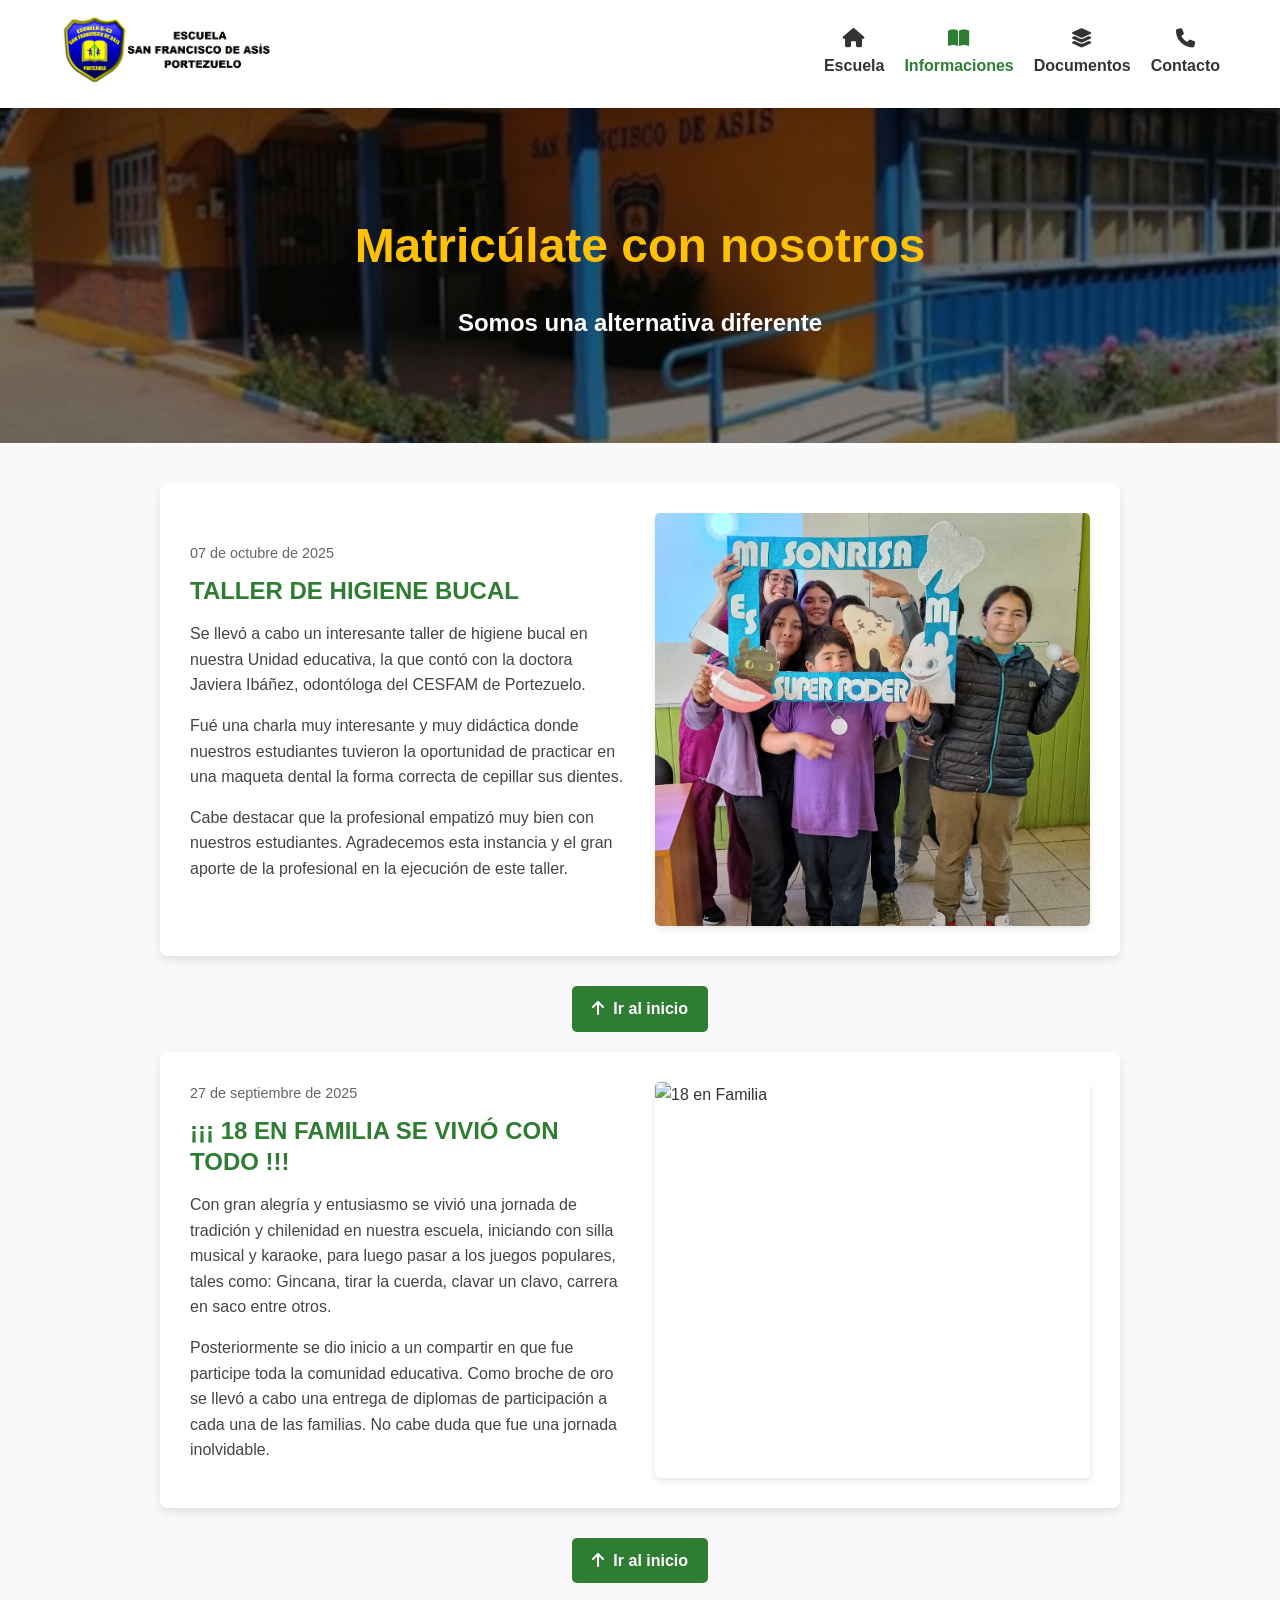
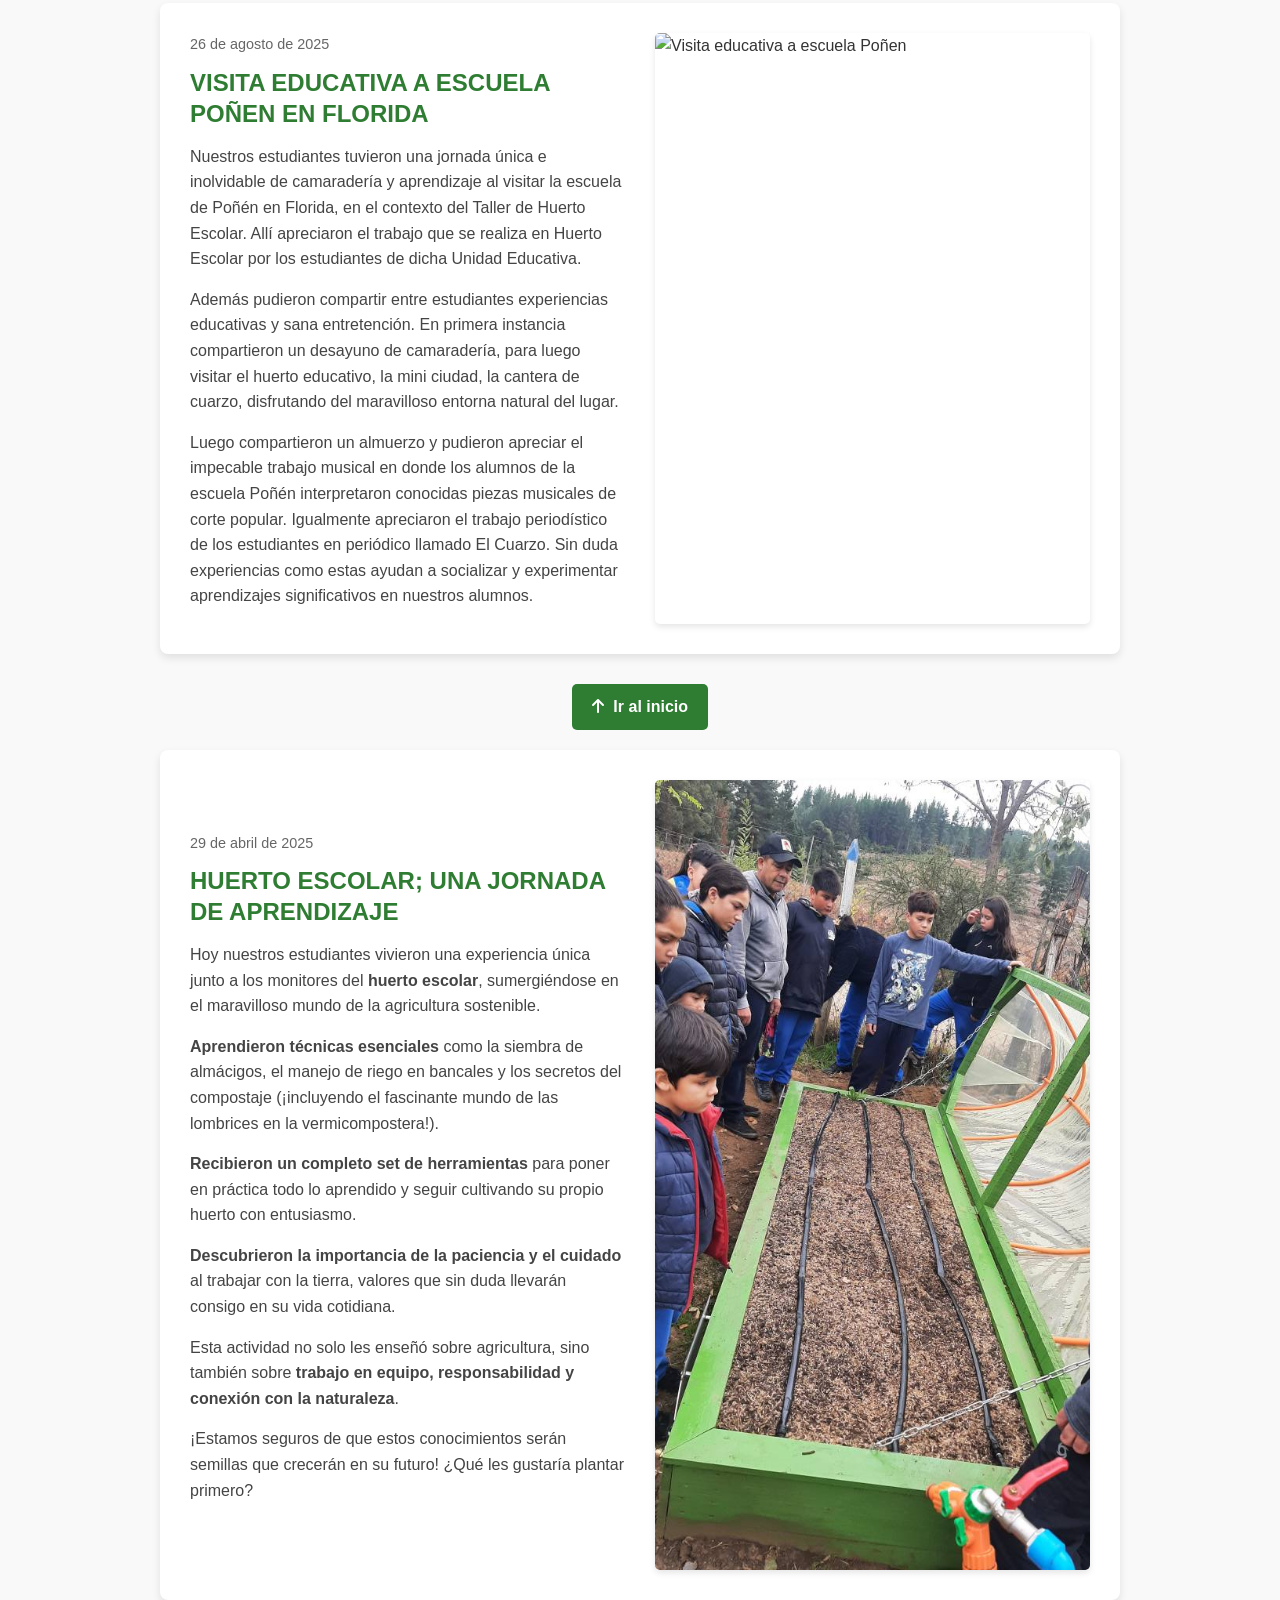
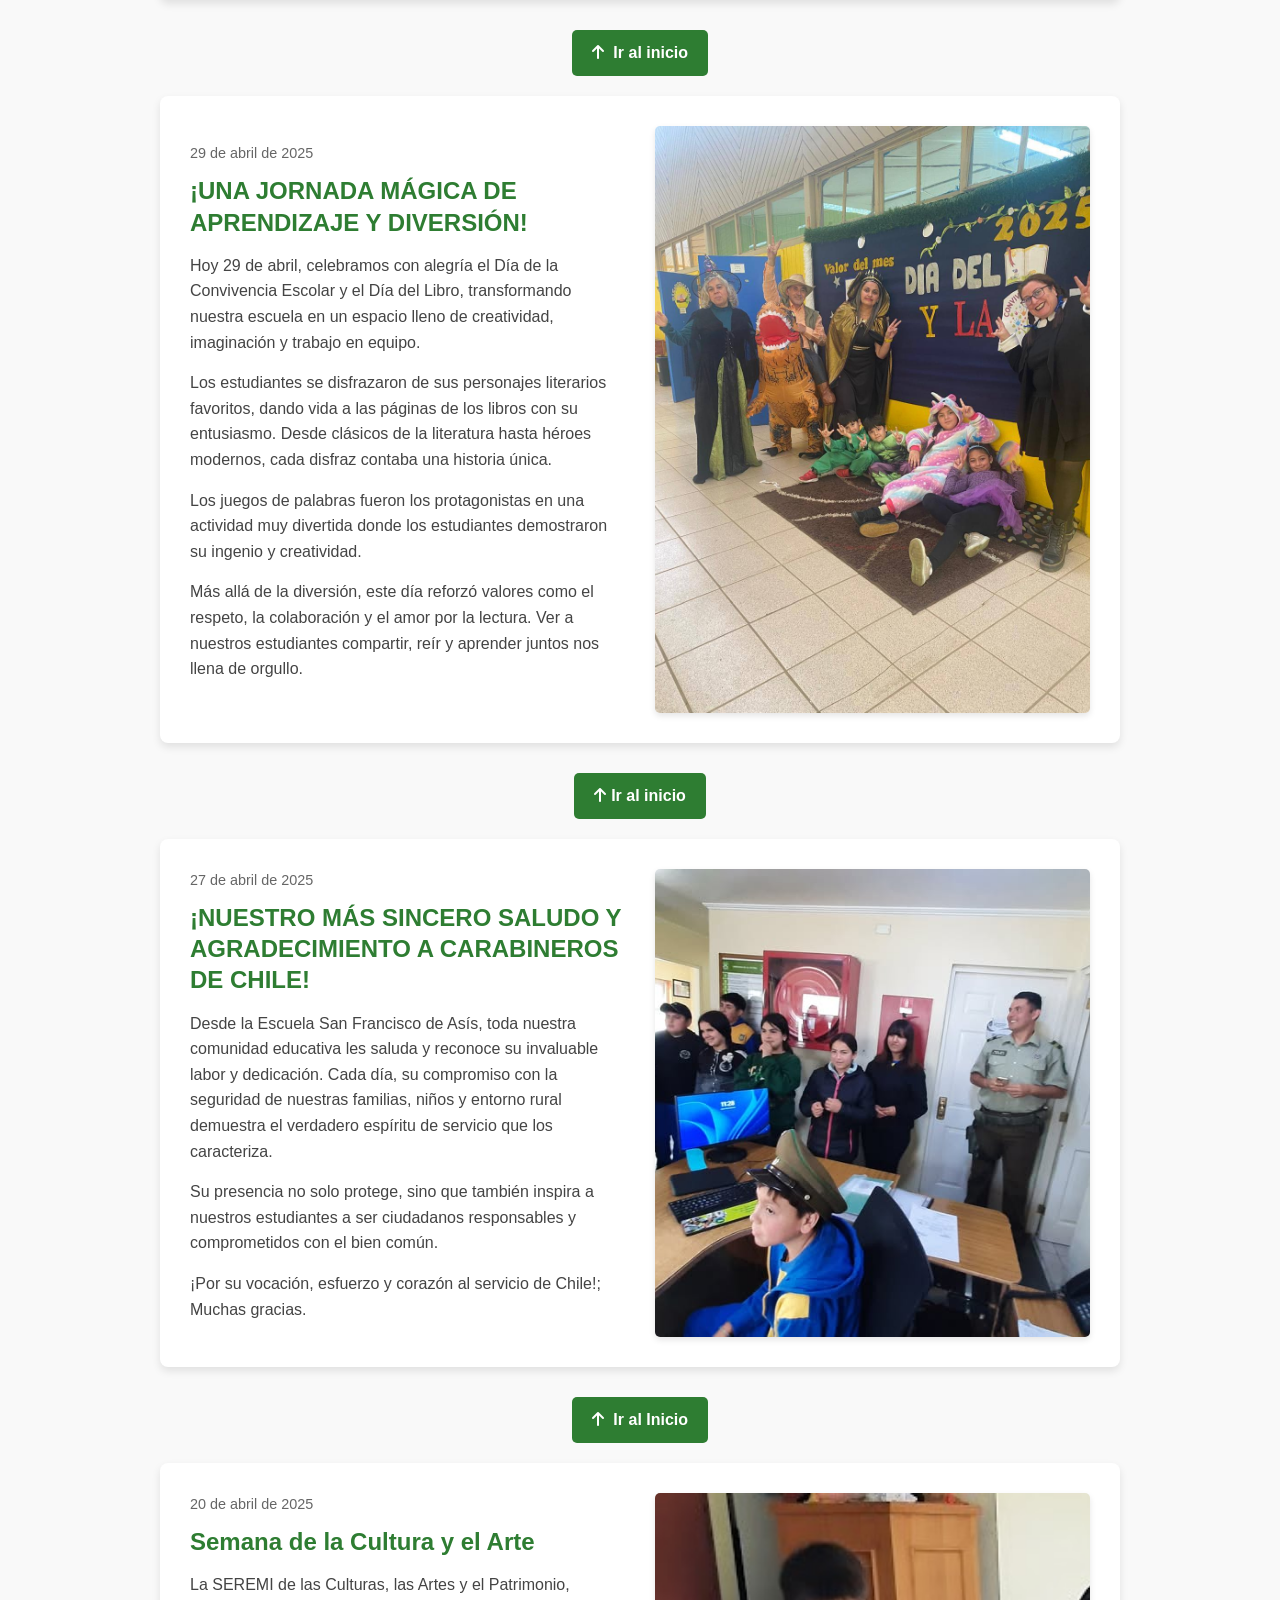
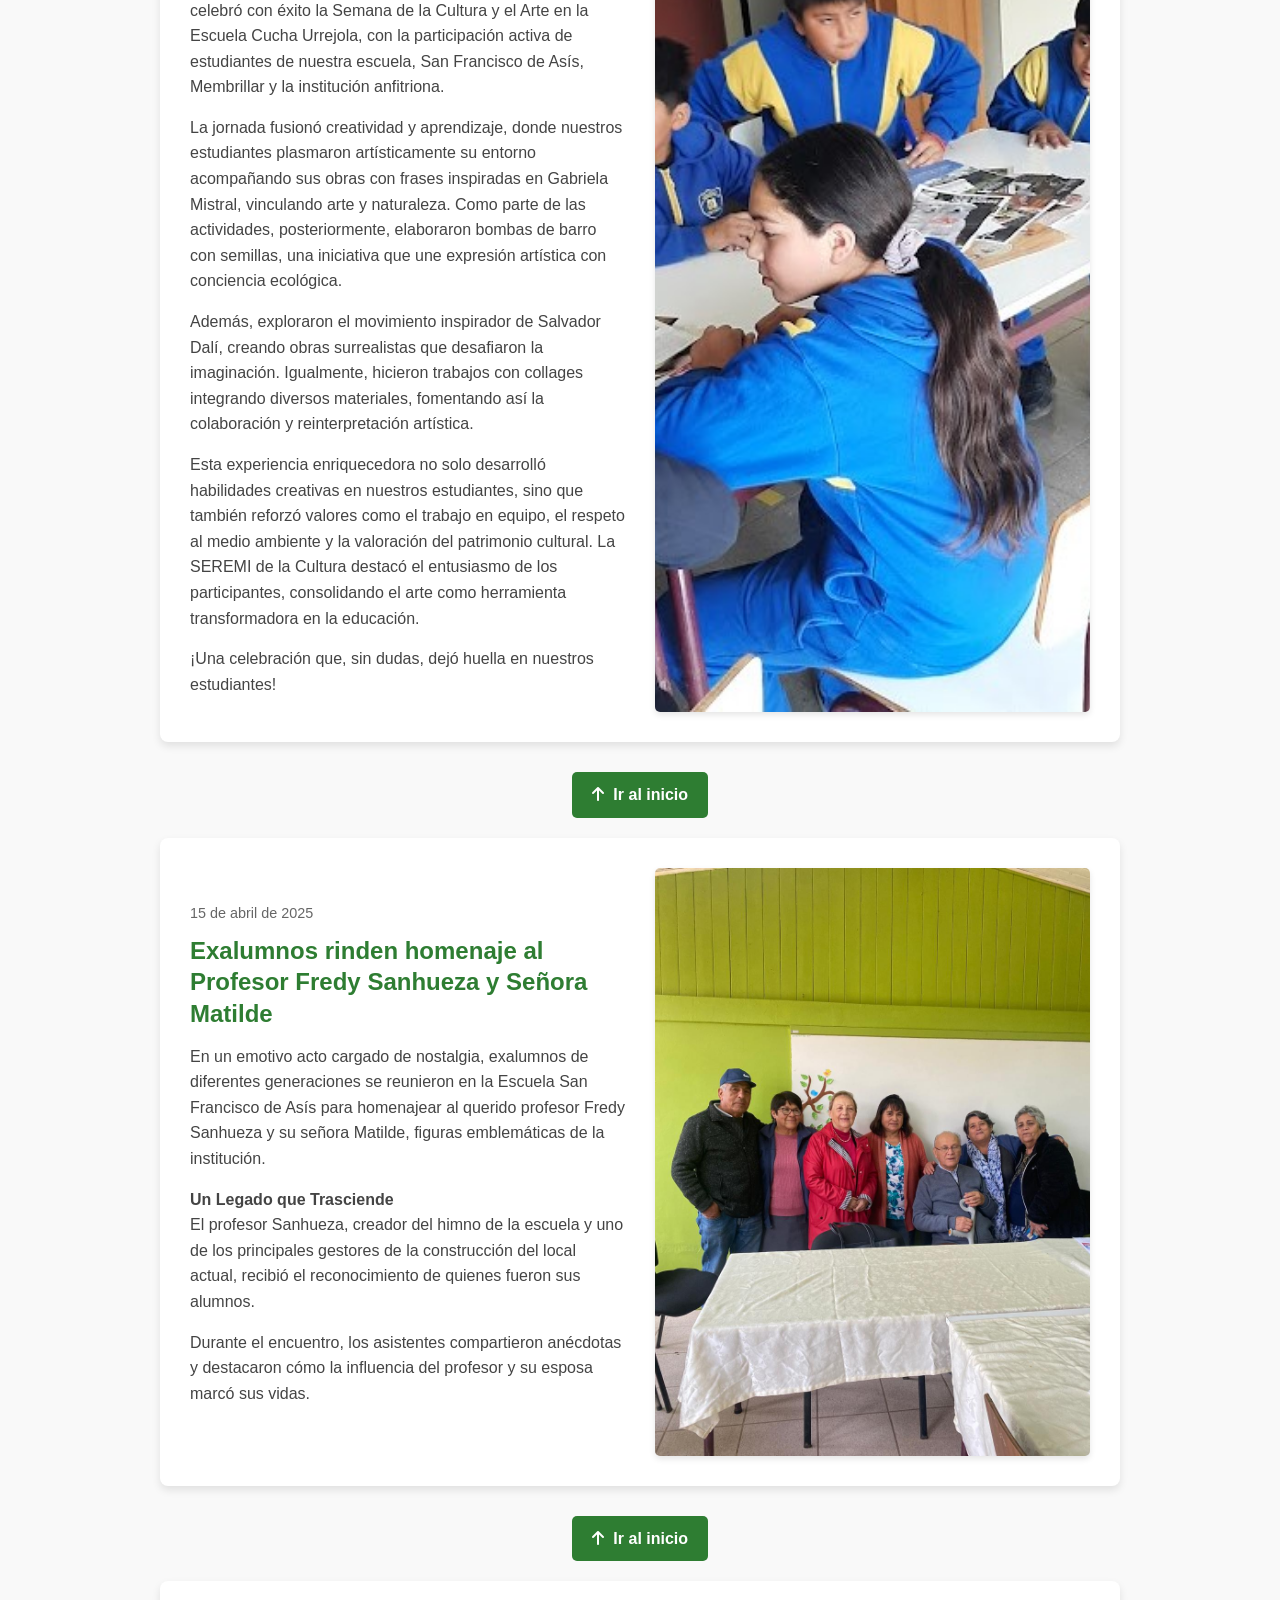
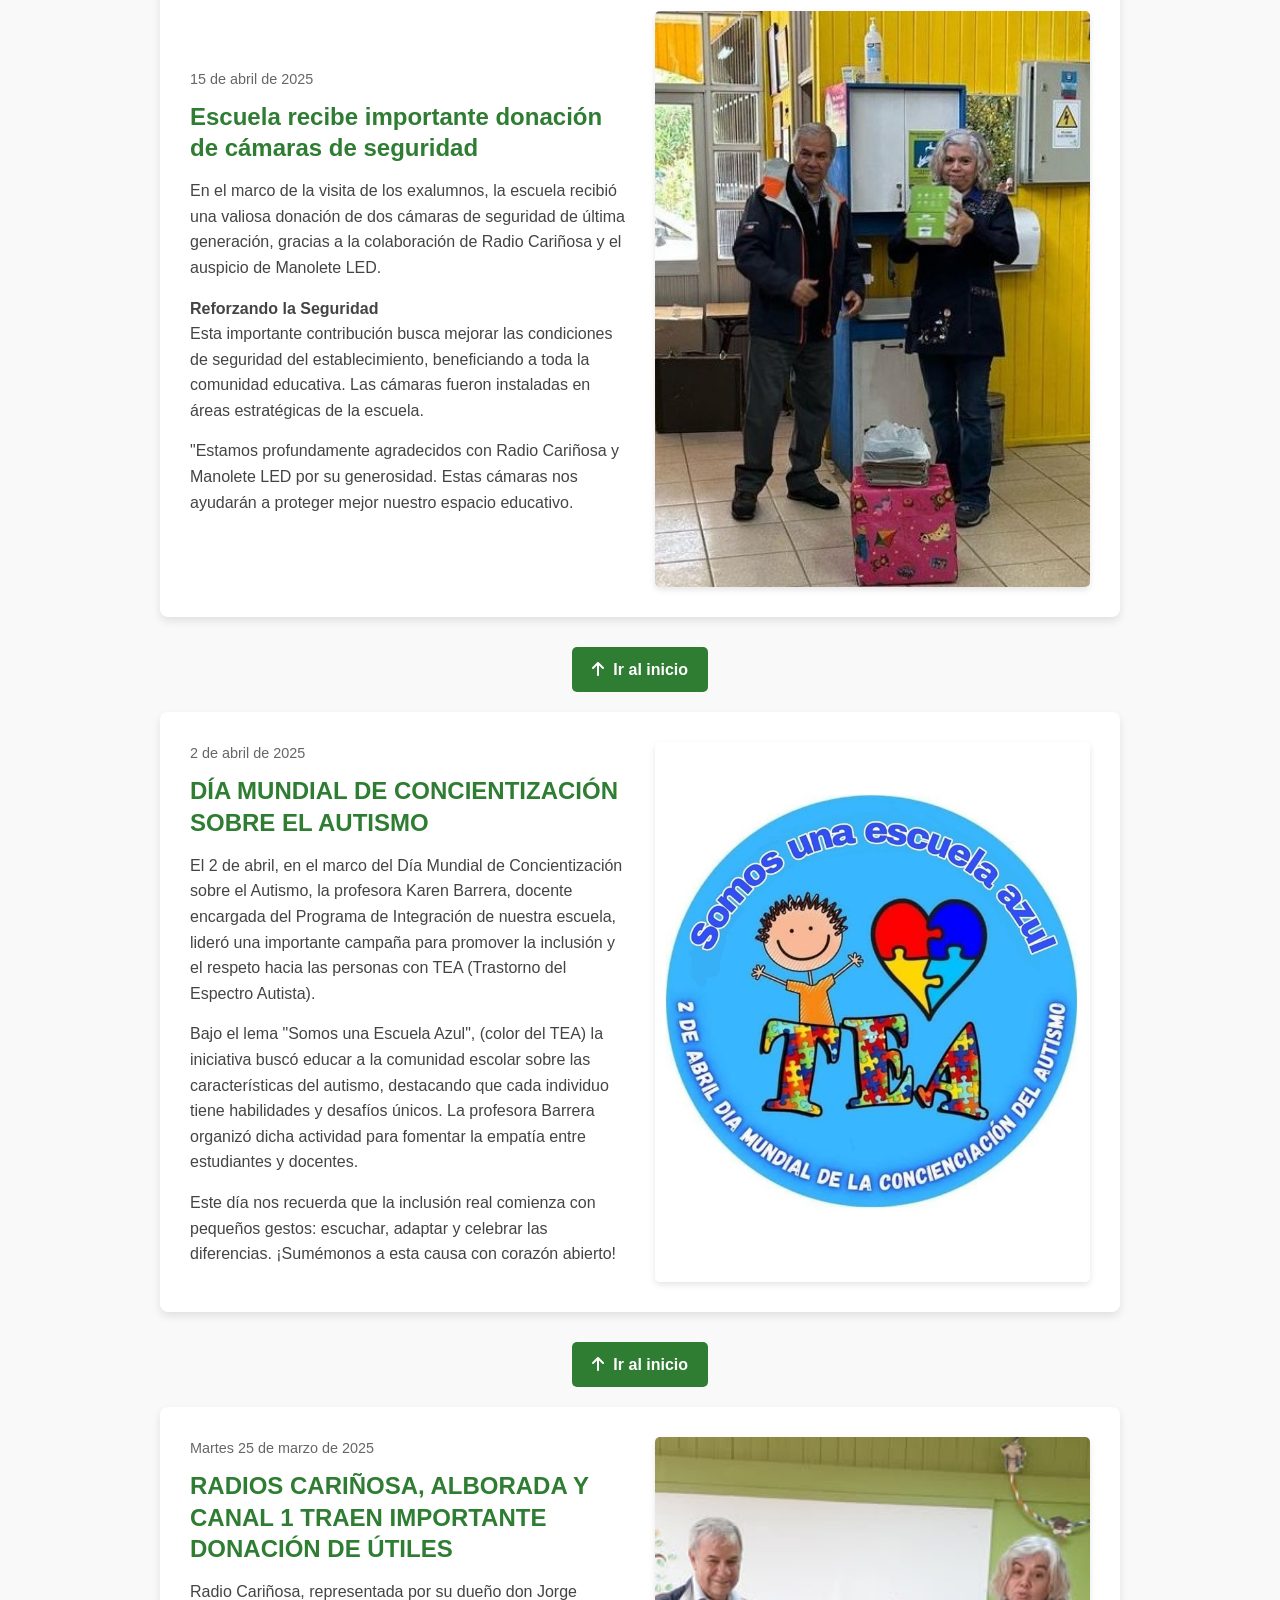
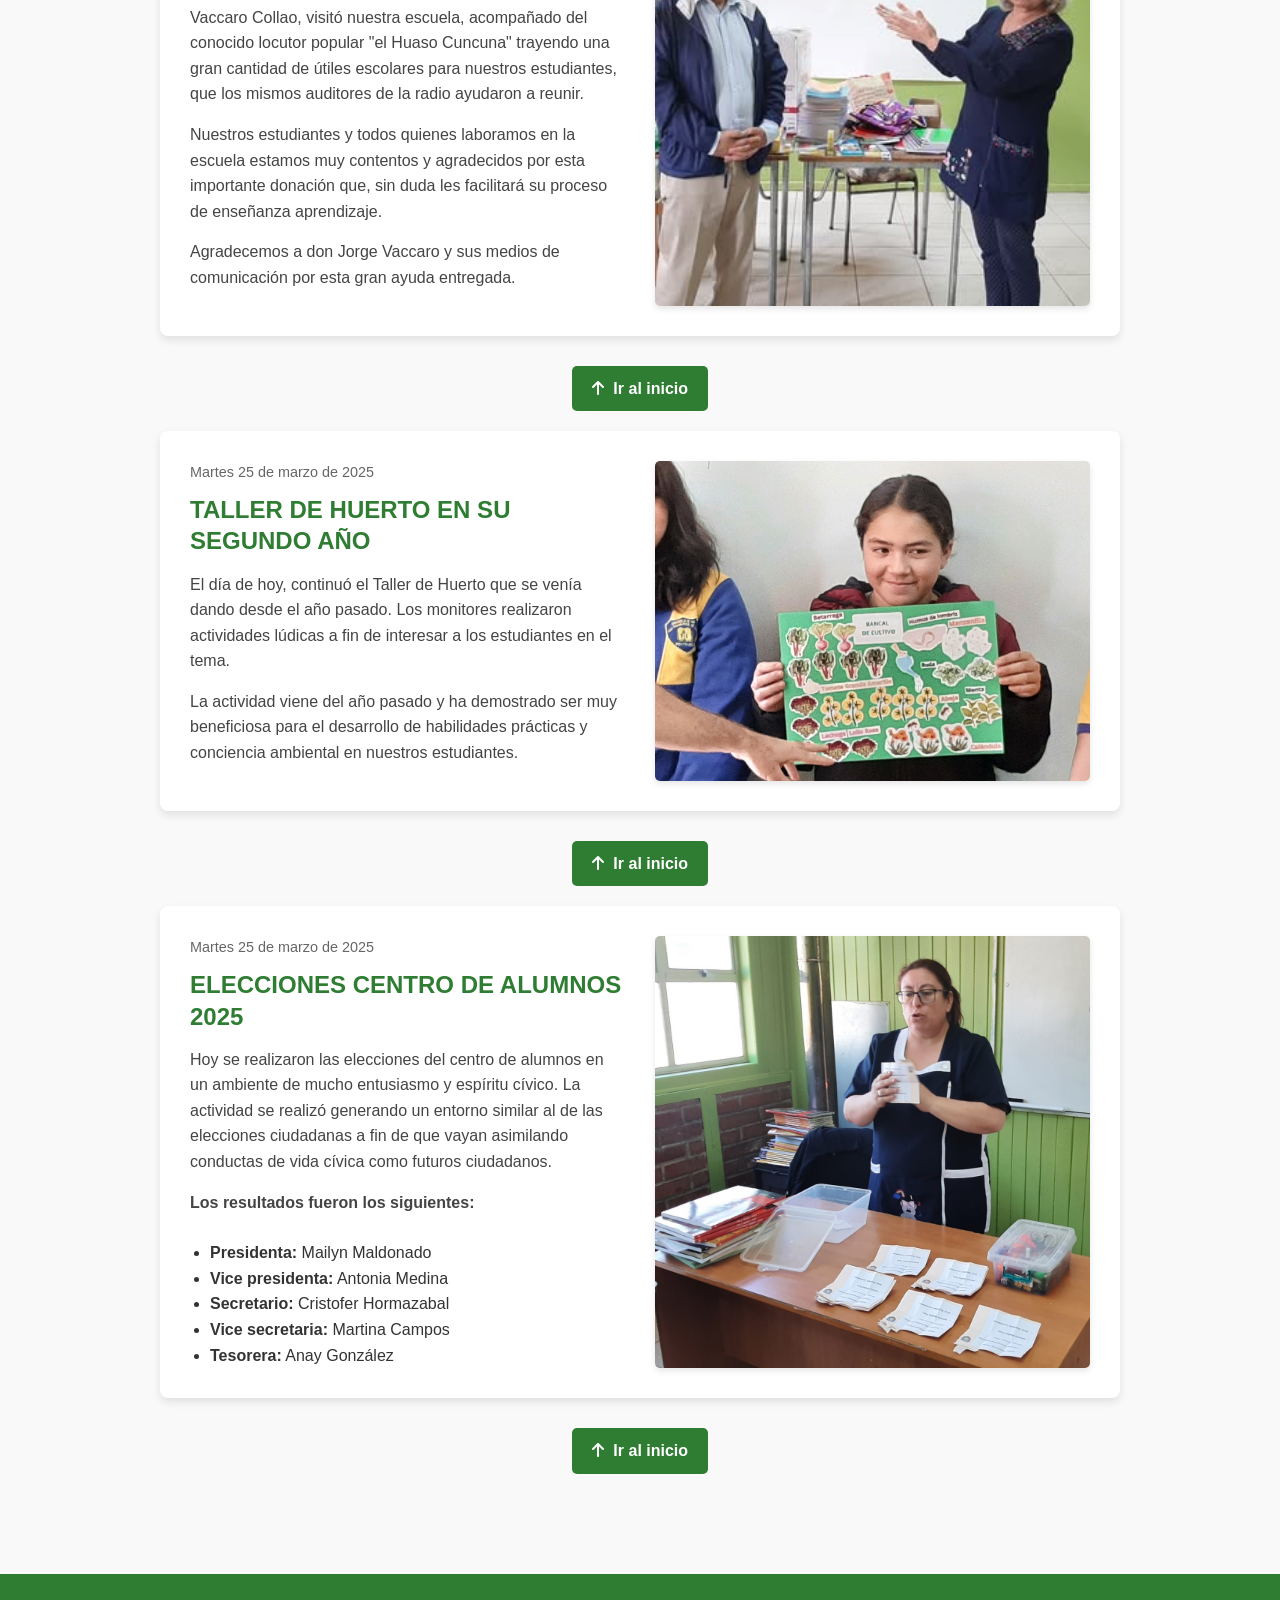
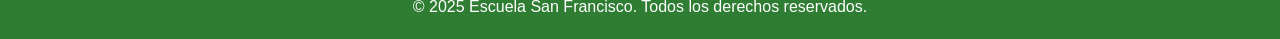
==== commit c3622a1e: "Add files via upload" ====
--- a/index.html
+++ b/index.html
@@ -398,6 +398,23 @@
     </section>
     
     <div class="news-container">
+        <!-- Nueva noticia - Taller de Higiene Bucal -->
+        <article class="news-article">
+            <div class="news-content">
+                <span class="news-date">07 de octubre de 2025</span>
+                <h3 class="news-title">TALLER DE HIGIENE BUCAL</h3>
+                <p>Se llevó a cabo un interesante taller de higiene bucal en nuestra Unidad educativa, la que contó con la doctora Javiera Ibáñez, odontóloga del CESFAM de Portezuelo.</p>
+                <p>Fué una charla muy interesante y muy didáctica donde nuestros estudiantes tuvieron la oportunidad de practicar en una maqueta dental la forma correcta de cepillar sus dientes.</p>
+                <p>Cabe destacar que la profesional empatizó muy bien con nuestros estudiantes. Agradecemos esta instancia y el gran aporte de la profesional en la ejecución de este taller.</p>
+            </div>
+            <div class="news-image">
+                <img src="images/higiene_bucal.jpg" alt="Taller de Higiene Bucal">
+            </div>
+        </article>
+        <div class="back-to-top">
+            <a href="#" class="back-to-top-btn"><i class="fas fa-arrow-up"></i> Ir al inicio</a>
+        </div>
+
         <!-- Nueva noticia - 18 en Familia -->
         <article class="news-article">
             <div class="news-content">
@@ -407,7 +424,7 @@
                 <p>Posteriormente se dio inicio a un compartir en que fue participe toda la comunidad educativa. Como broche de oro se llevó a cabo una entrega de diplomas de participación a cada una de las familias. No cabe duda que fue una jornada inolvidable.</p>
             </div>
             <div class="news-image">
-                <img src="images/18_en_familia.jpg" alt="18 en Familia">
+                <img src="images/18_familia.jpg" alt="18 en Familia">
             </div>
         </article>
         <div class="back-to-top">
@@ -424,7 +441,7 @@
                 <p>Luego compartieron un almuerzo y pudieron apreciar el impecable trabajo musical en donde los alumnos de la escuela Poñén interpretaron conocidas piezas musicales de corte popular. Igualmente apreciaron el trabajo periodístico de los estudiantes en periódico llamado El Cuarzo. Sin duda experiencias como estas ayudan a socializar y experimentar aprendizajes significativos en nuestros alumnos.</p>
             </div>
             <div class="news-image">
-                <img src="images/visita_escuela_ponen.jpg" alt="Visita educativa a escuela Poñen">
+                <img src="images/visita_ponen.jpg" alt="Visita educativa a escuela Poñen">
             </div>
         </article>
         <div class="back-to-top">
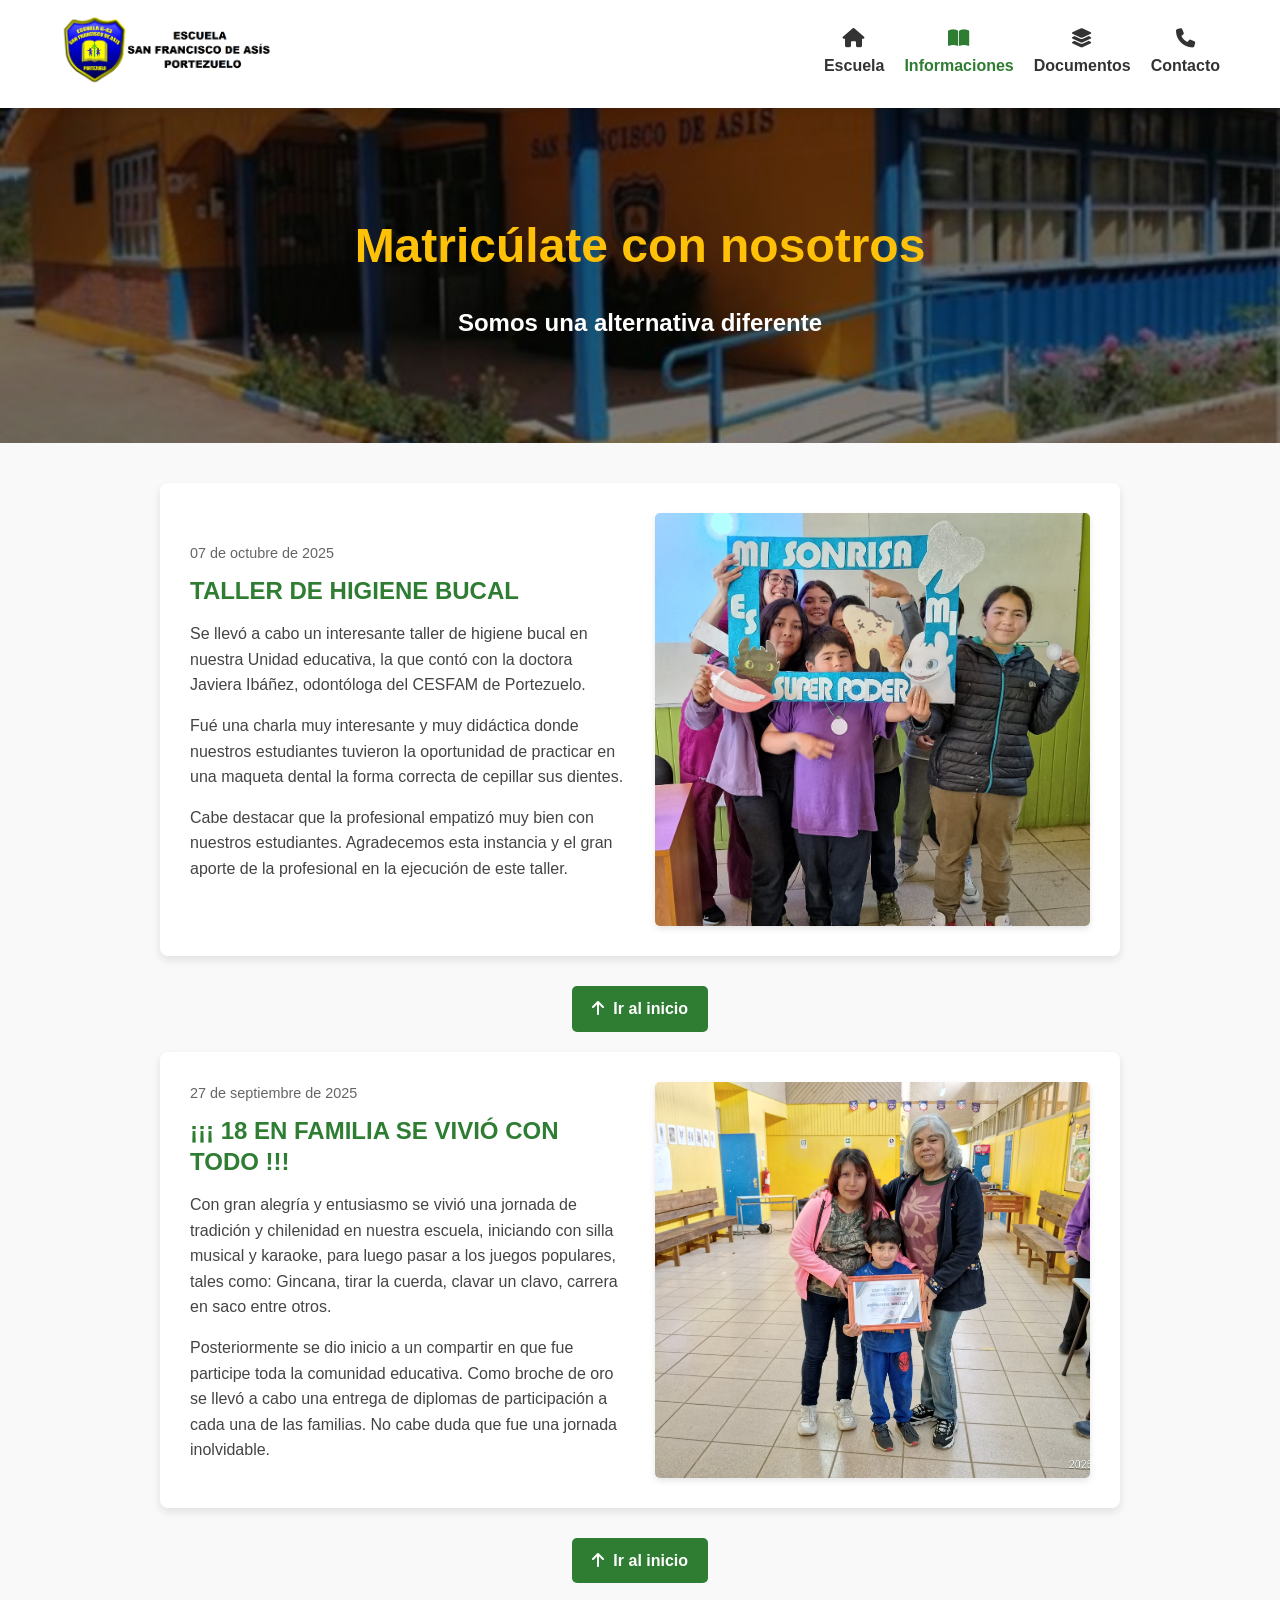
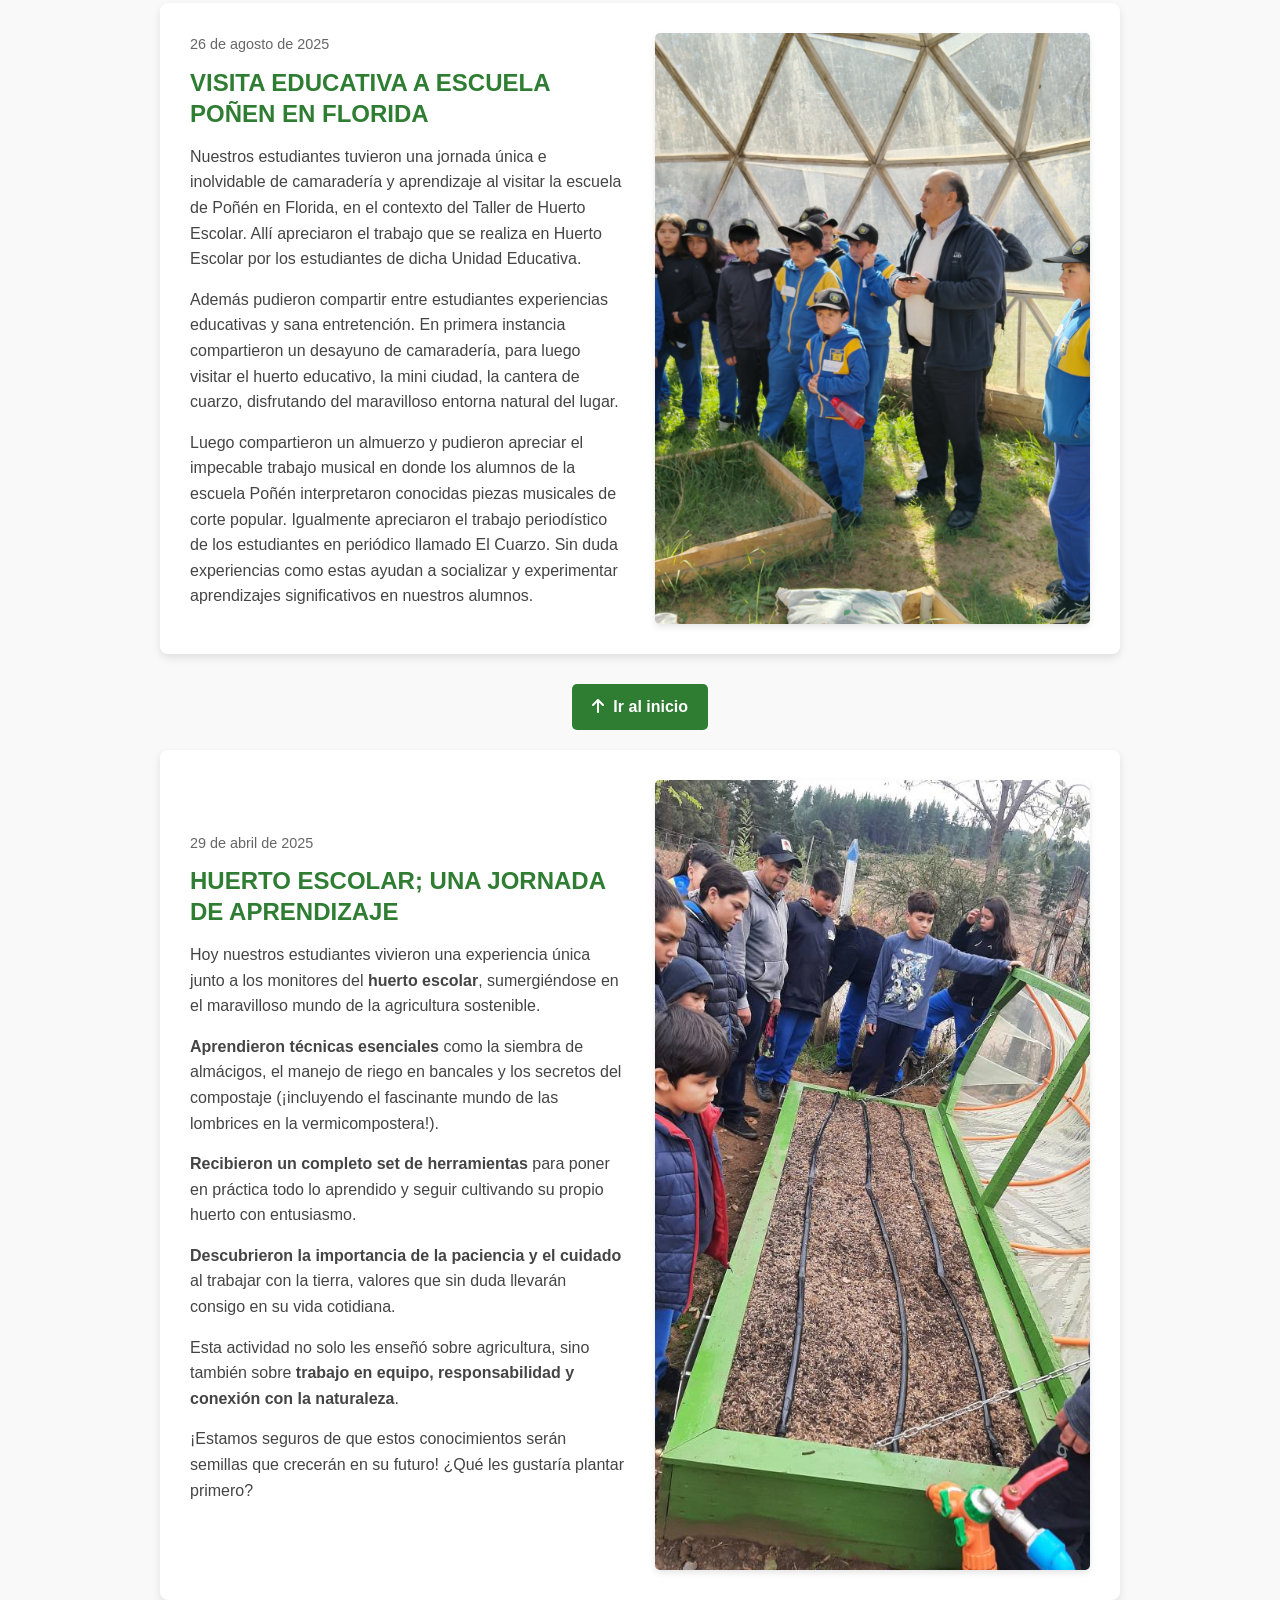
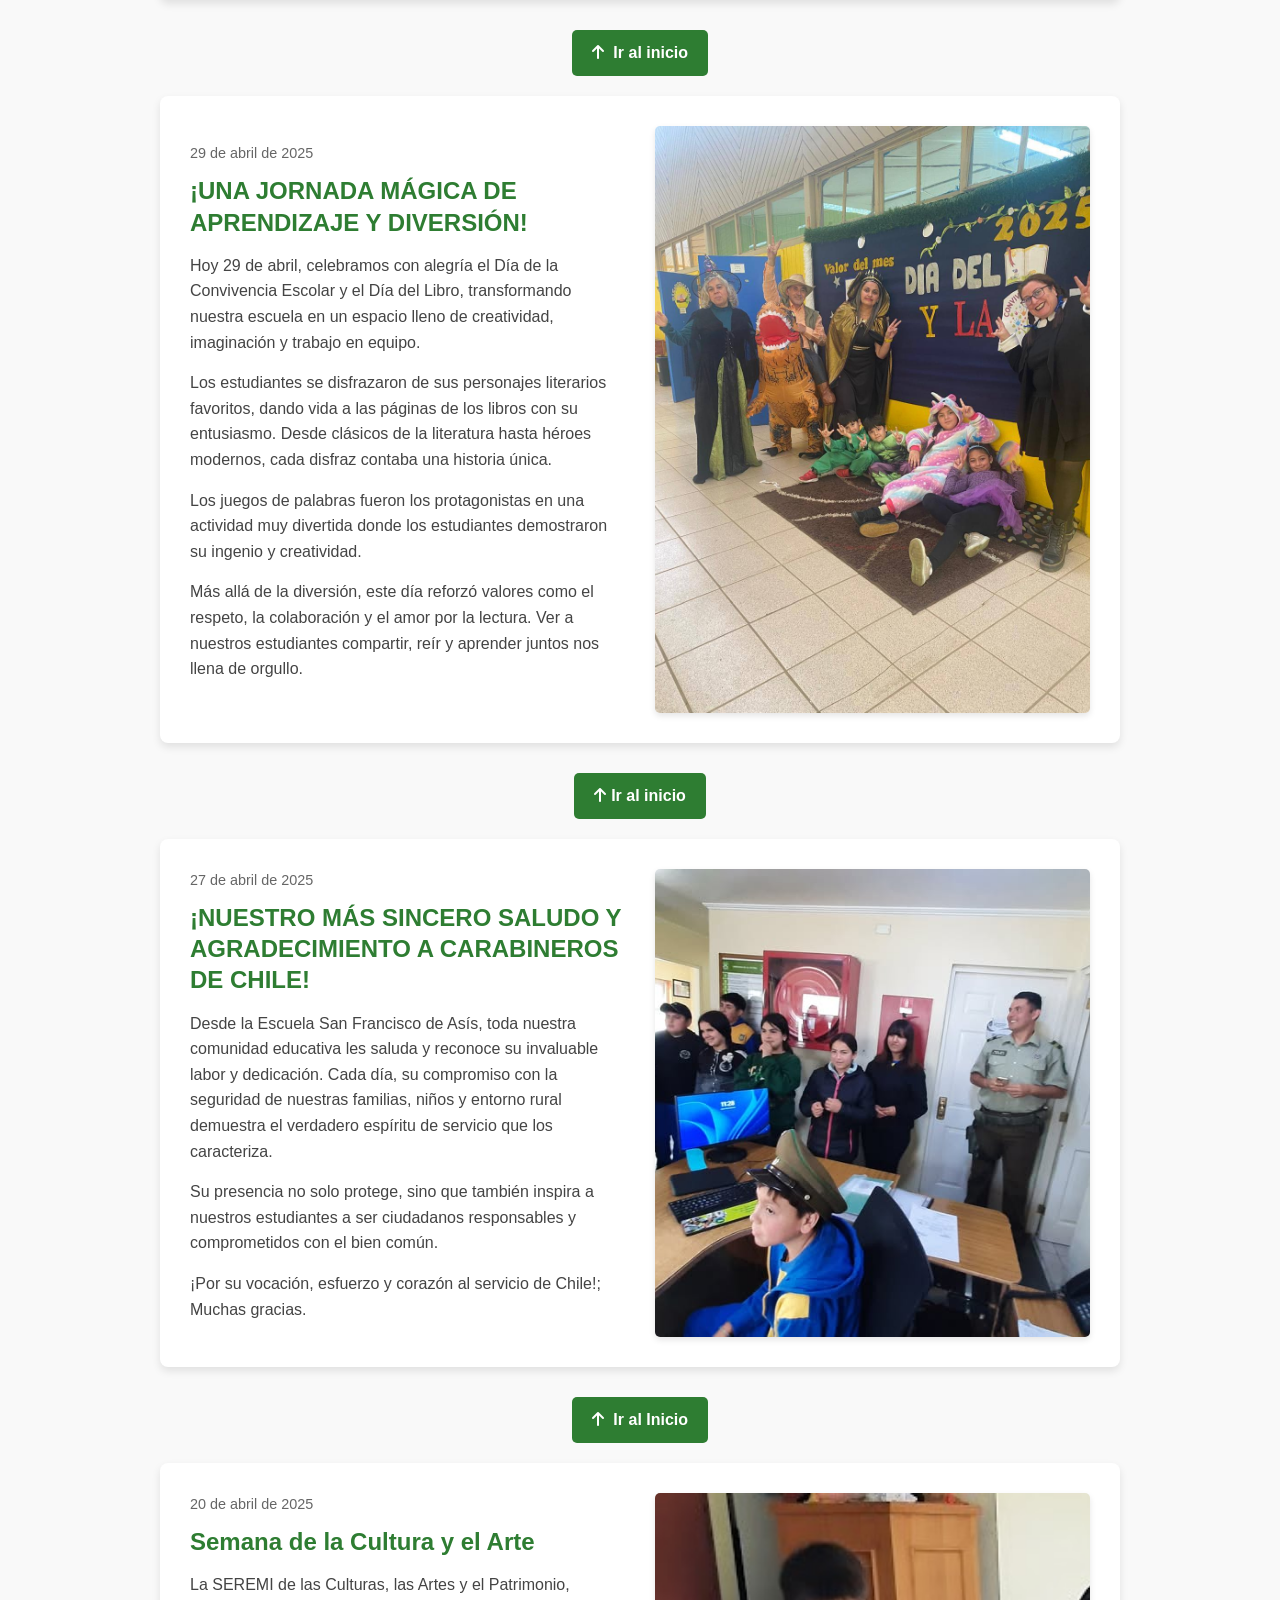
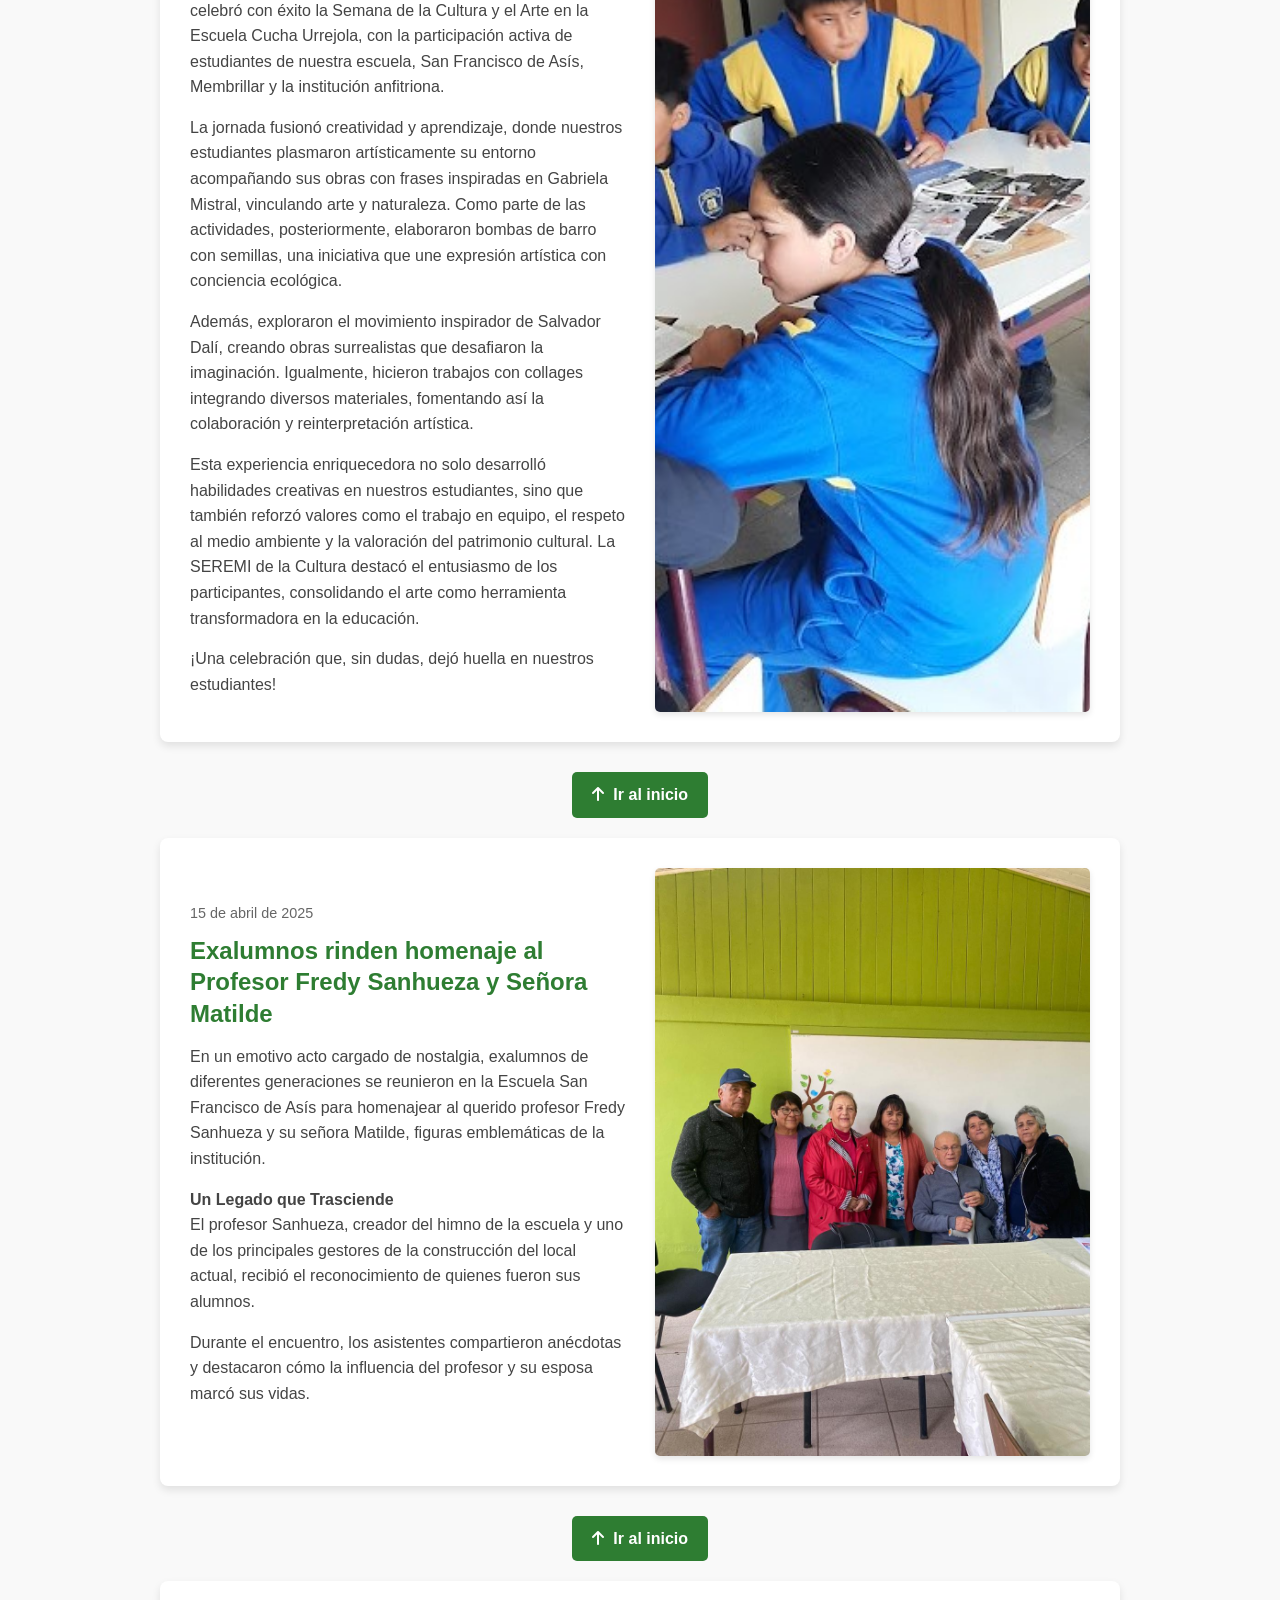
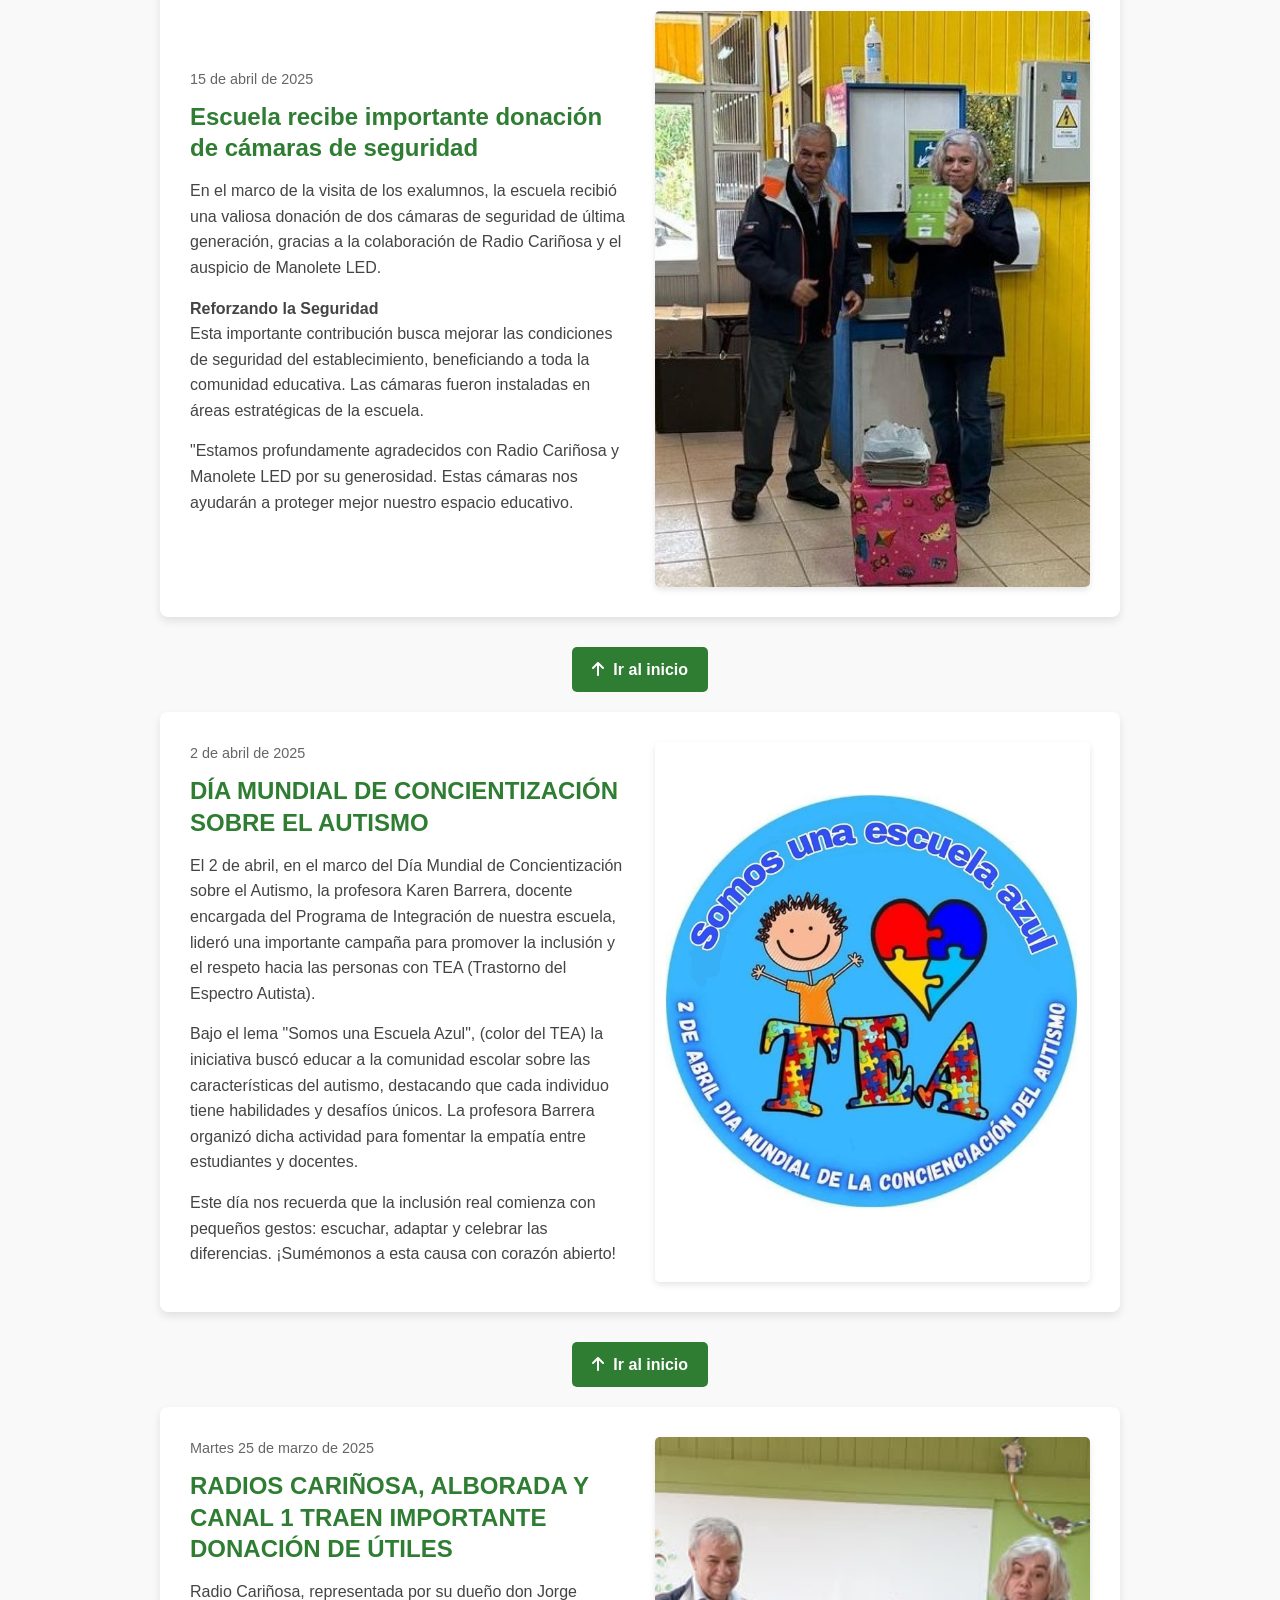
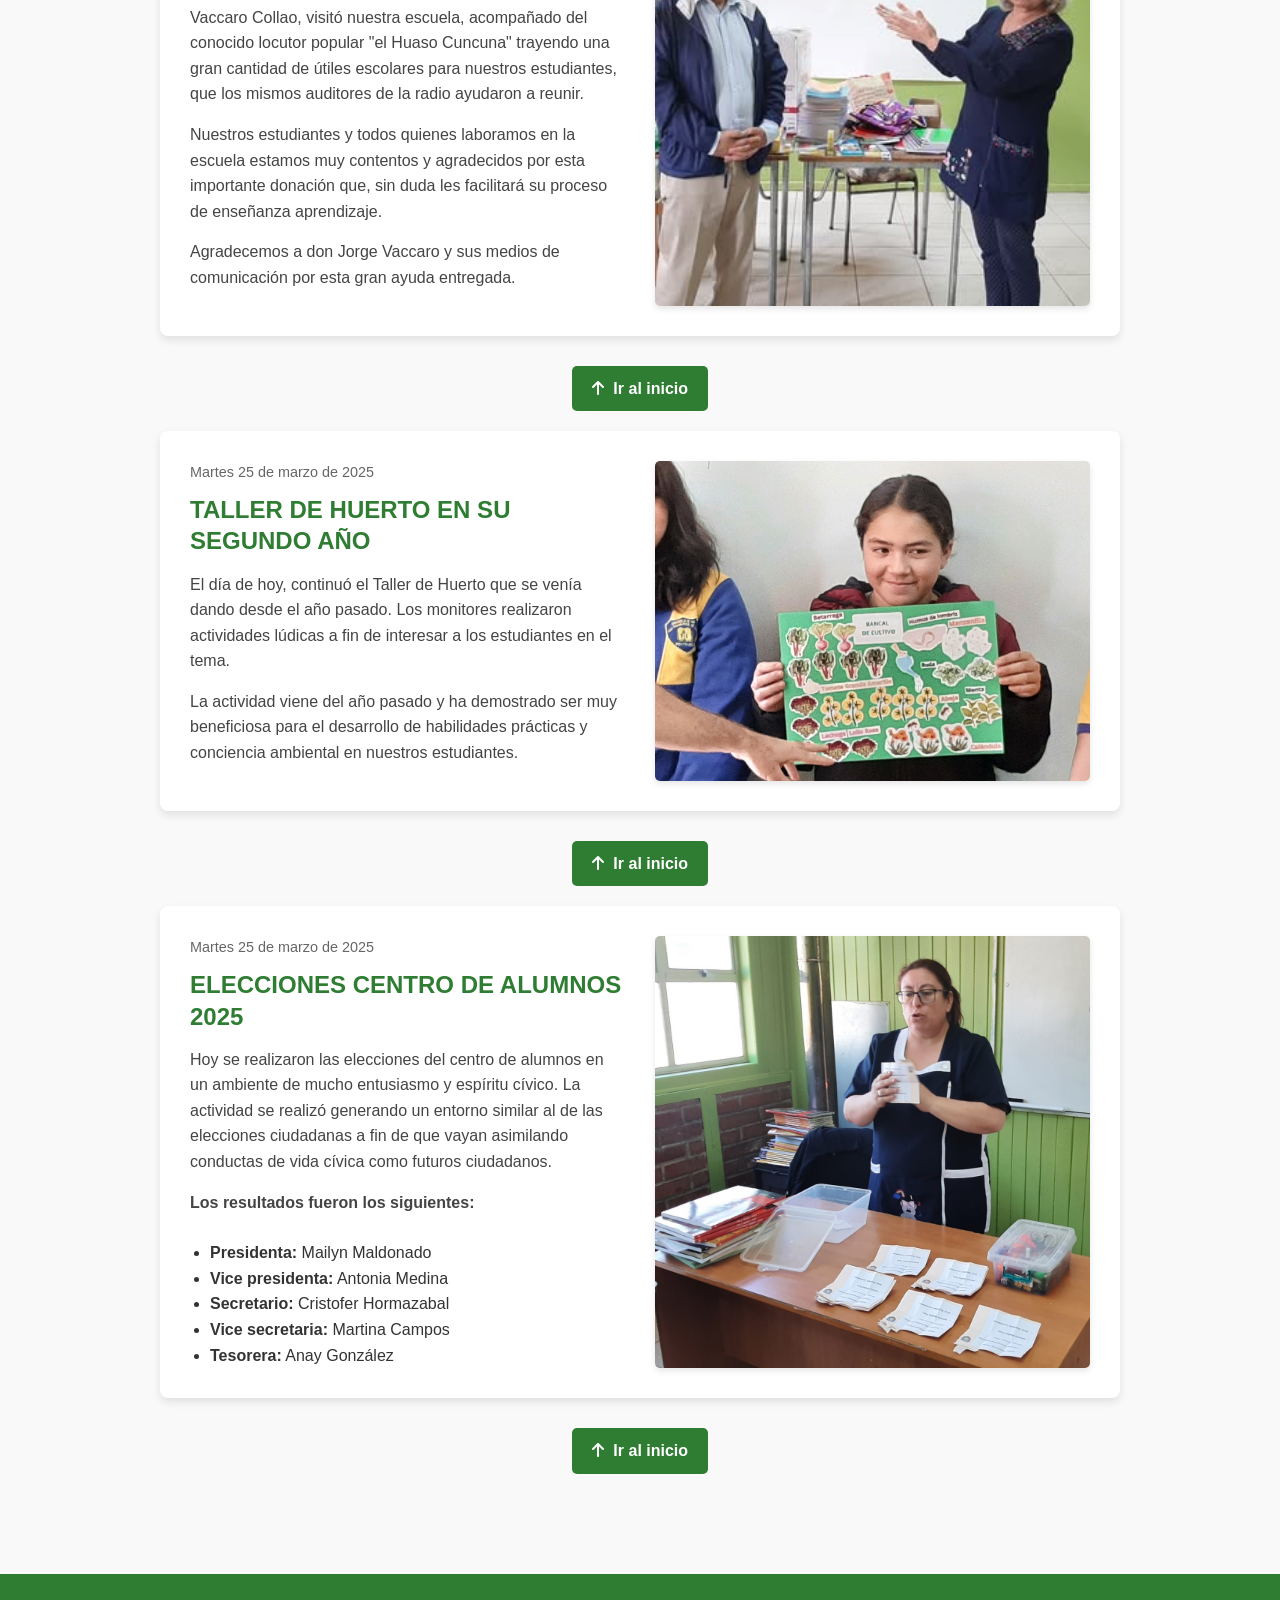
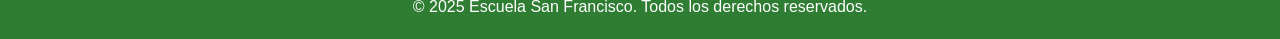
==== commit 7fff2871: "Add files via upload" ====
--- a/index.html
+++ b/index.html
@@ -424,7 +424,7 @@
                 <p>Posteriormente se dio inicio a un compartir en que fue participe toda la comunidad educativa. Como broche de oro se llevó a cabo una entrega de diplomas de participación a cada una de las familias. No cabe duda que fue una jornada inolvidable.</p>
             </div>
             <div class="news-image">
-                <img src="images/18_familia.jpg" alt="18 en Familia">
+                <img src="images/18_en_familia.jpg" alt="18 en Familia">
             </div>
         </article>
         <div class="back-to-top">
@@ -441,7 +441,7 @@
                 <p>Luego compartieron un almuerzo y pudieron apreciar el impecable trabajo musical en donde los alumnos de la escuela Poñén interpretaron conocidas piezas musicales de corte popular. Igualmente apreciaron el trabajo periodístico de los estudiantes en periódico llamado El Cuarzo. Sin duda experiencias como estas ayudan a socializar y experimentar aprendizajes significativos en nuestros alumnos.</p>
             </div>
             <div class="news-image">
-                <img src="images/visita_ponen.jpg" alt="Visita educativa a escuela Poñen">
+                <img src="images/visita_escuela_ponen.jpg" alt="Visita educativa a escuela Poñen">
             </div>
         </article>
         <div class="back-to-top">
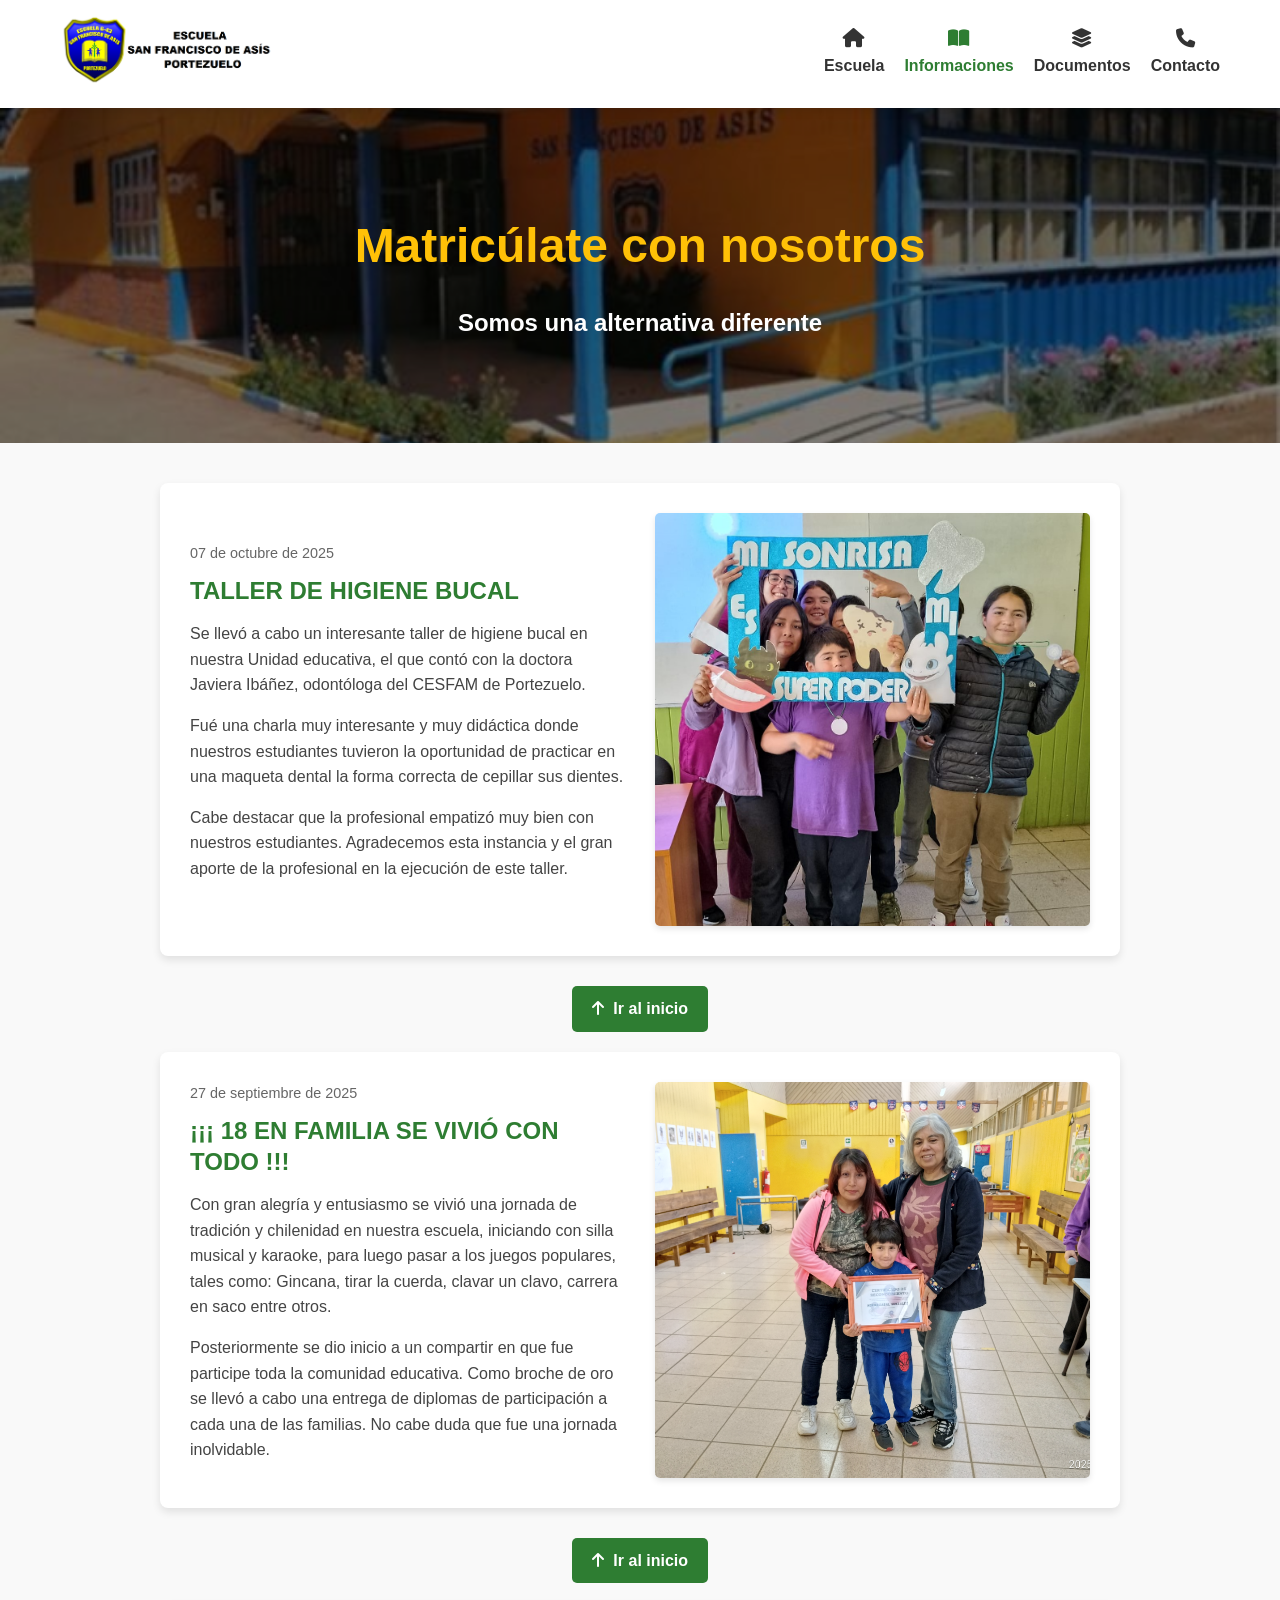
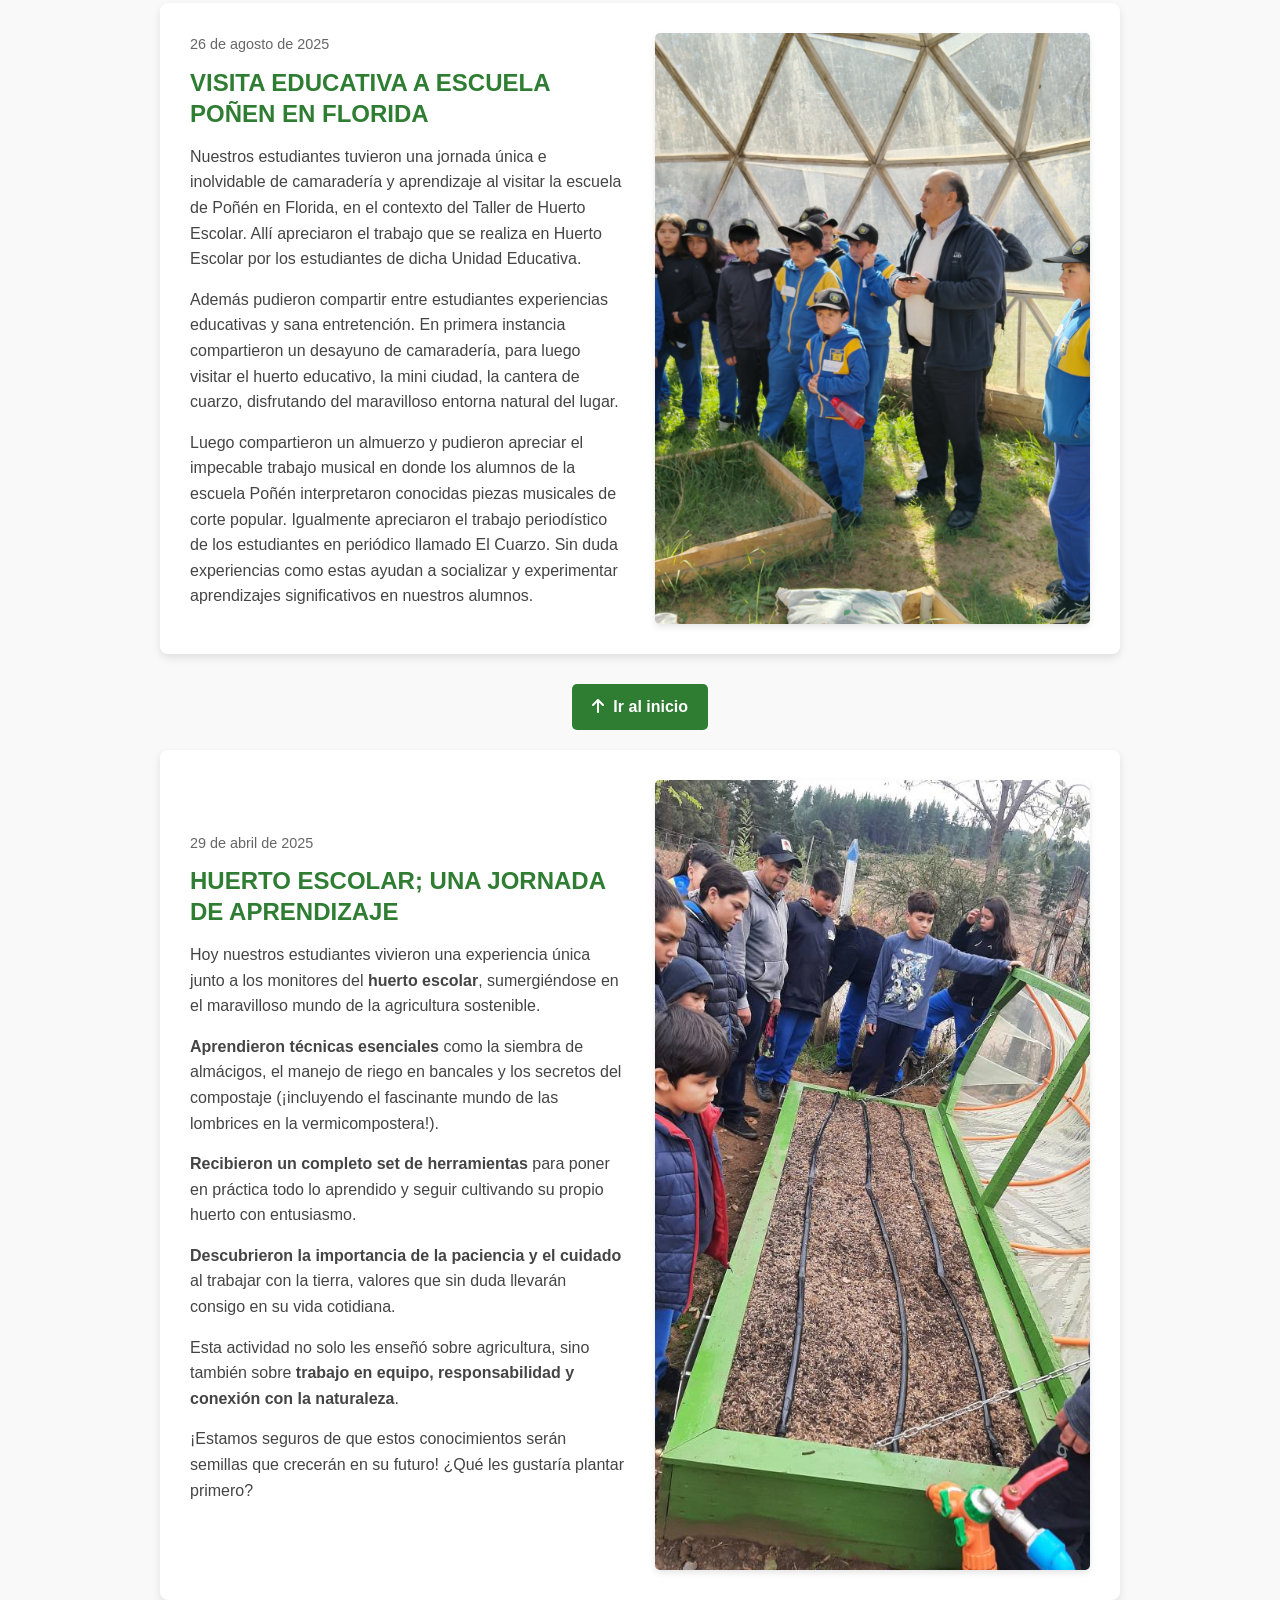
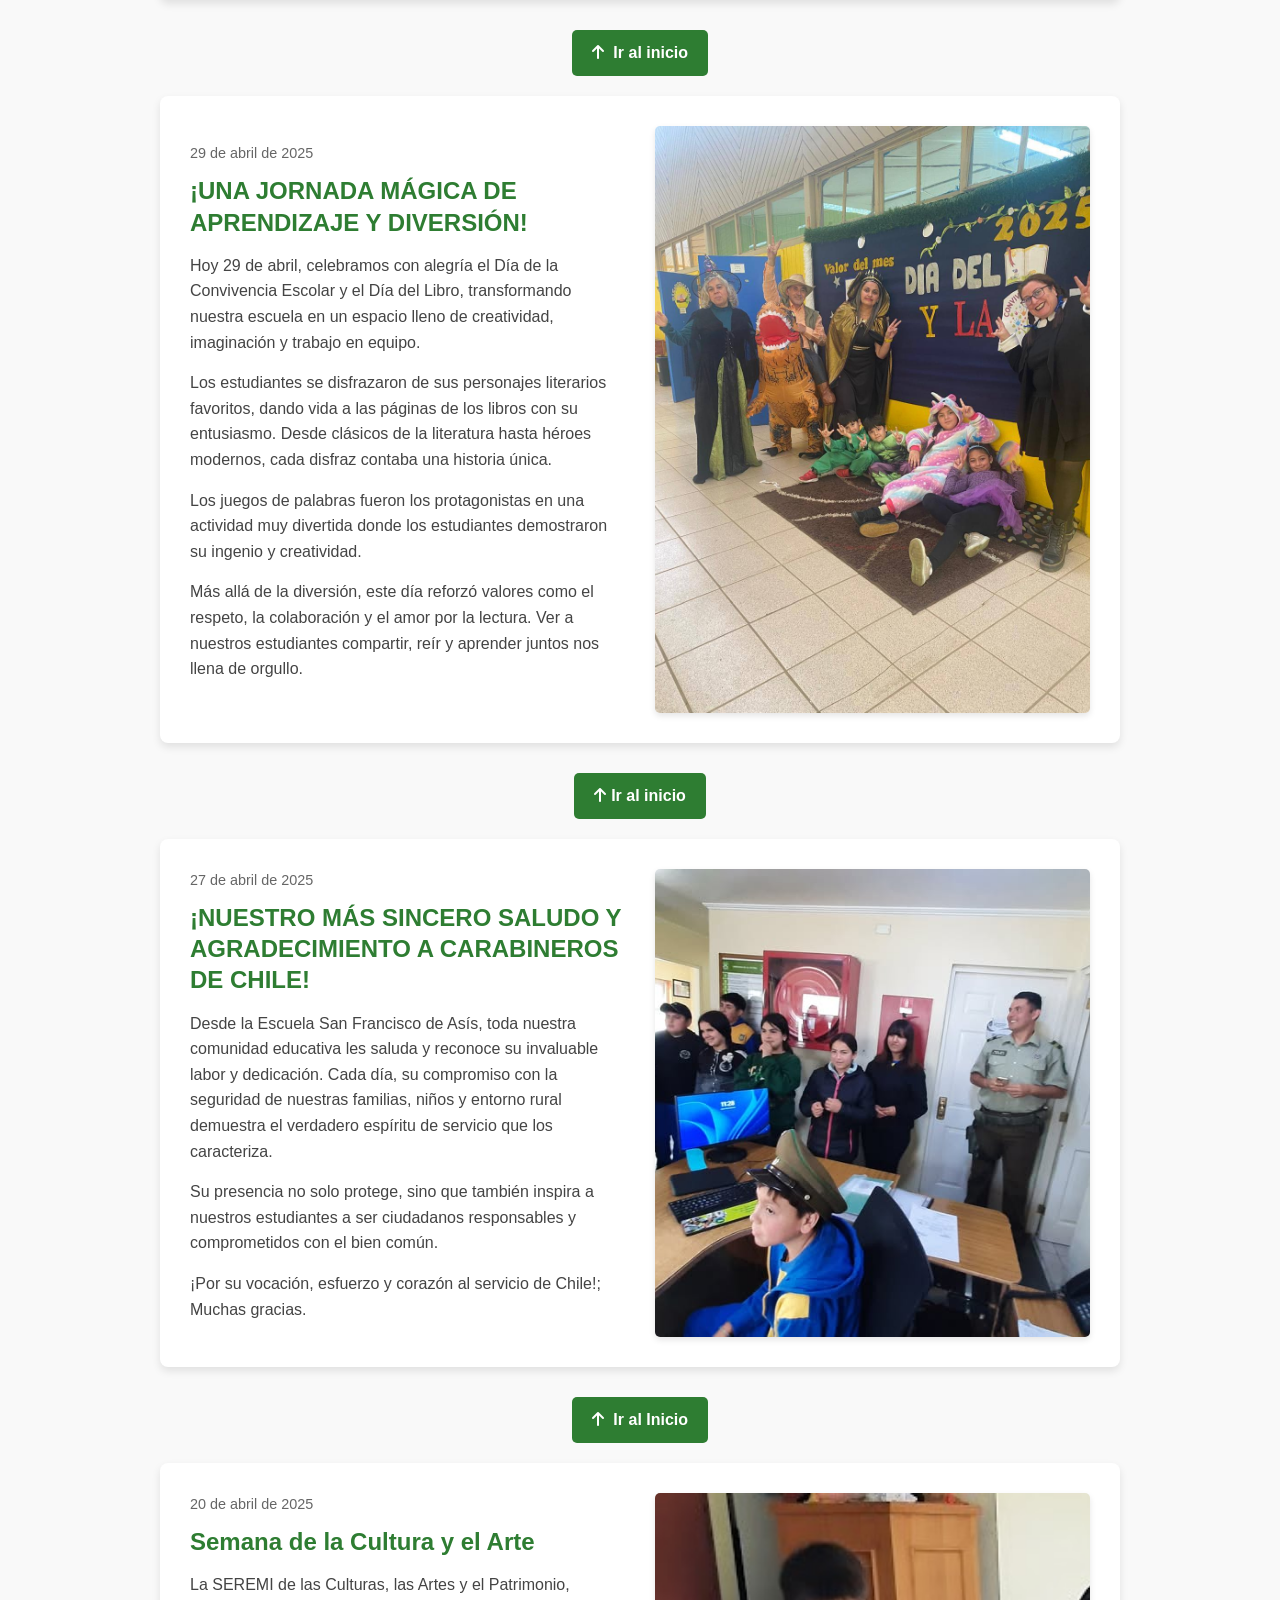
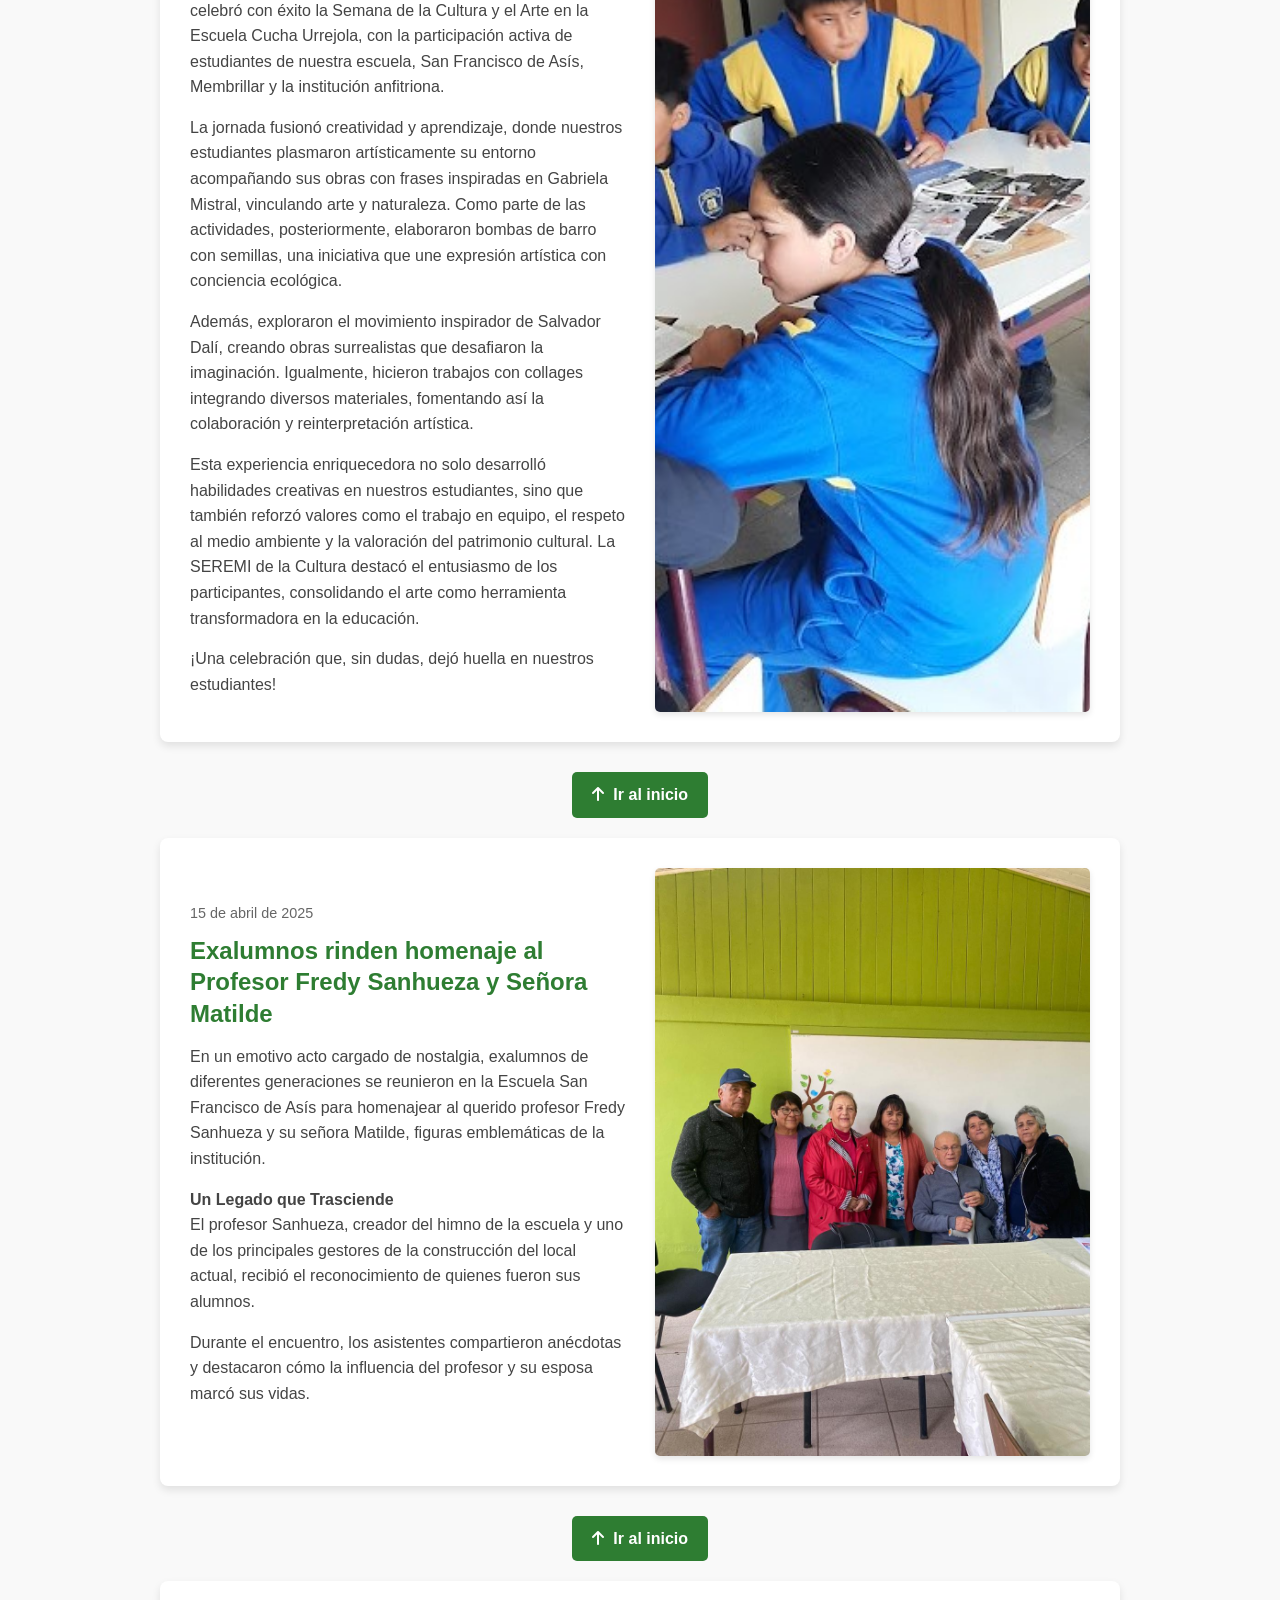
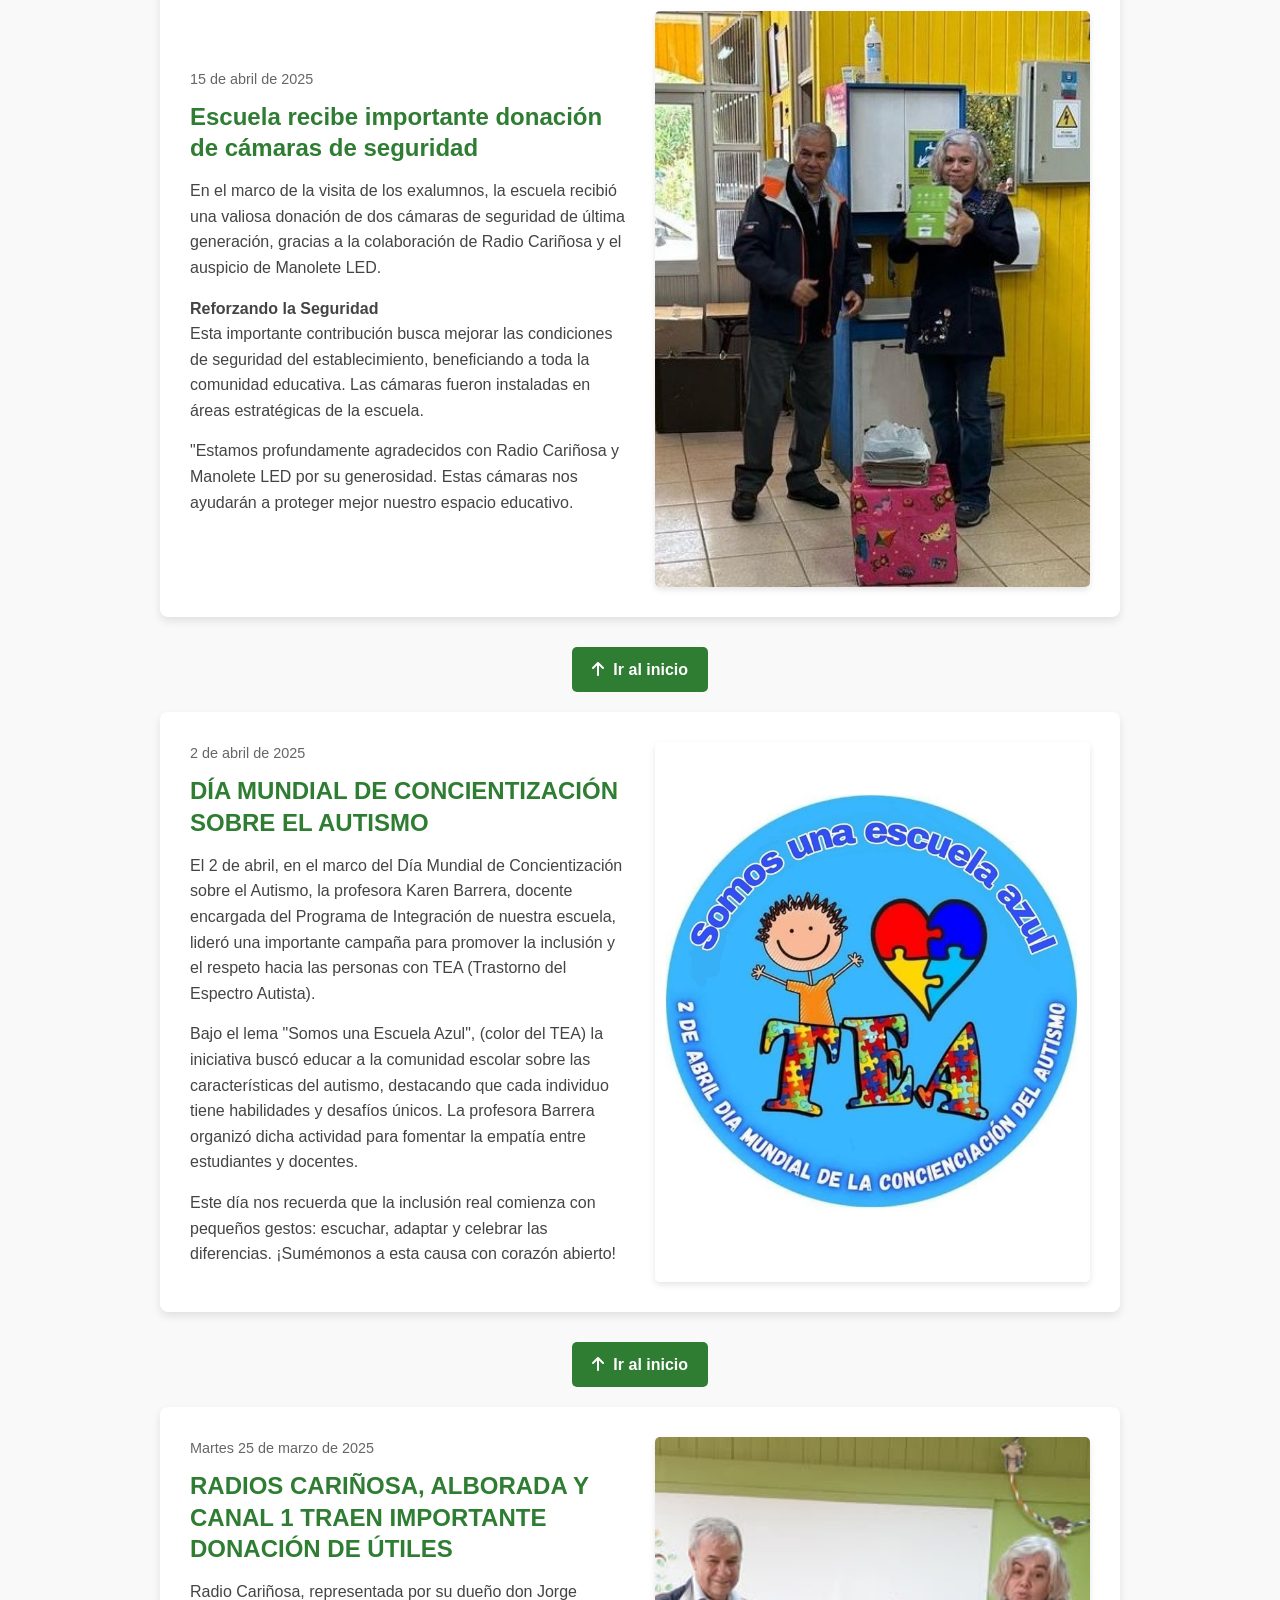
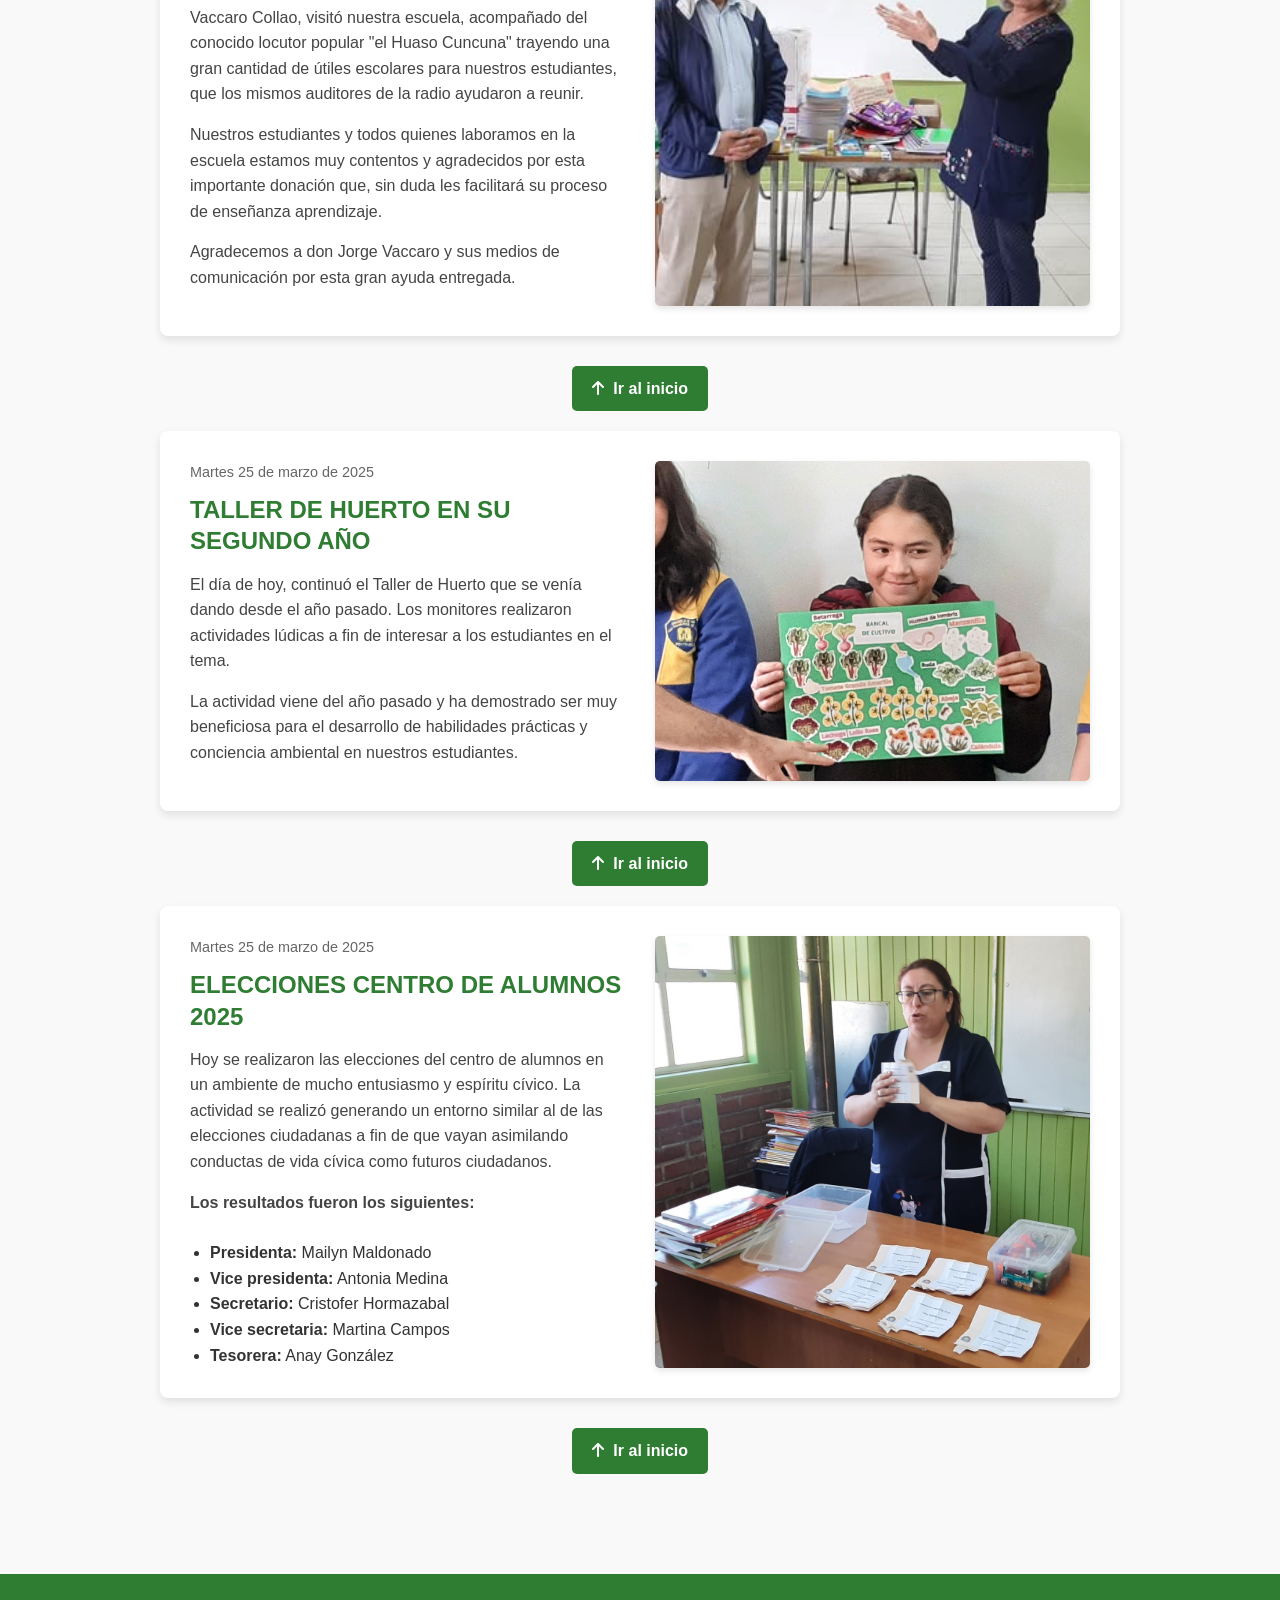
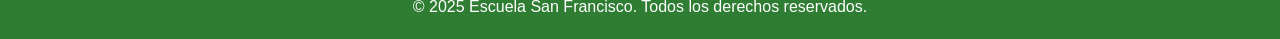
==== commit 99cb72e3: "Add files via upload" ====
--- a/index.html
+++ b/index.html
@@ -403,7 +403,7 @@
             <div class="news-content">
                 <span class="news-date">07 de octubre de 2025</span>
                 <h3 class="news-title">TALLER DE HIGIENE BUCAL</h3>
-                <p>Se llevó a cabo un interesante taller de higiene bucal en nuestra Unidad educativa, la que contó con la doctora Javiera Ibáñez, odontóloga del CESFAM de Portezuelo.</p>
+                <p>Se llevó a cabo un interesante taller de higiene bucal en nuestra Unidad educativa, el que contó con la doctora Javiera Ibáñez, odontóloga del CESFAM de Portezuelo.</p>
                 <p>Fué una charla muy interesante y muy didáctica donde nuestros estudiantes tuvieron la oportunidad de practicar en una maqueta dental la forma correcta de cepillar sus dientes.</p>
                 <p>Cabe destacar que la profesional empatizó muy bien con nuestros estudiantes. Agradecemos esta instancia y el gran aporte de la profesional en la ejecución de este taller.</p>
             </div>
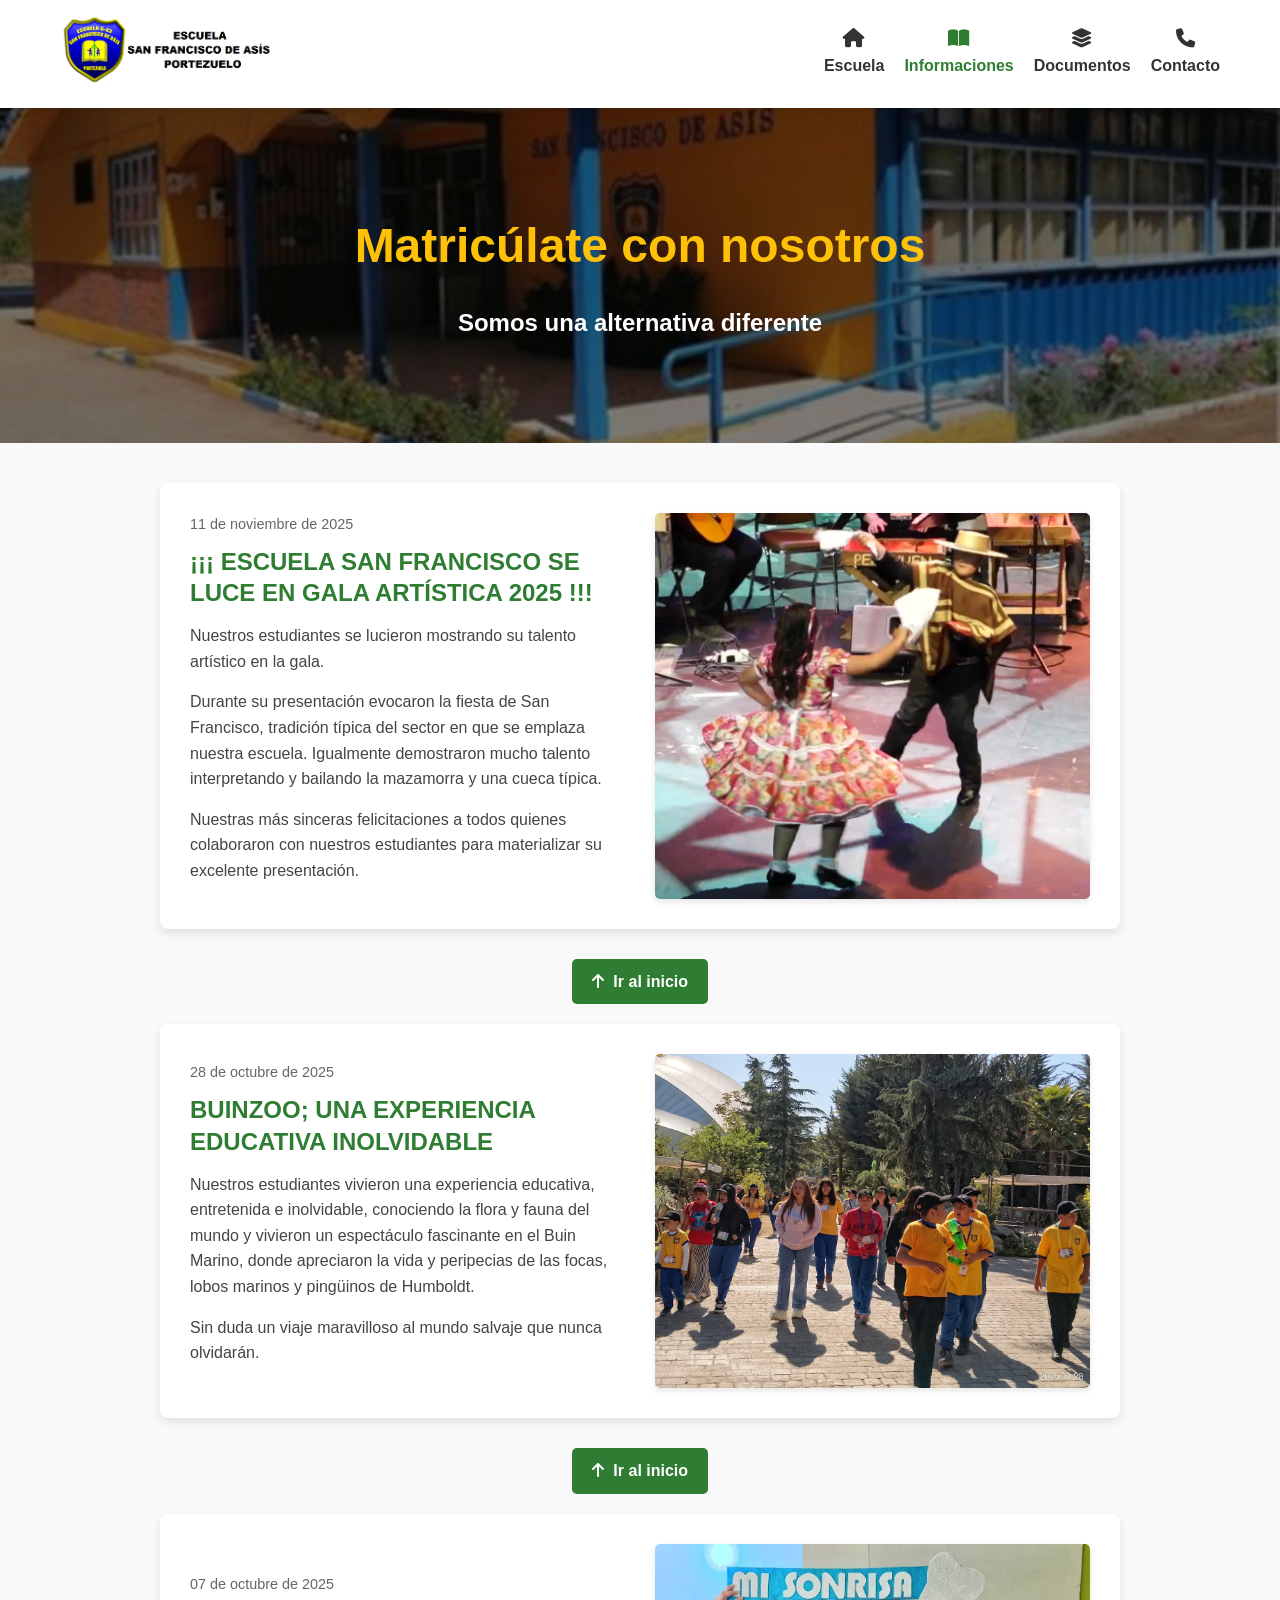
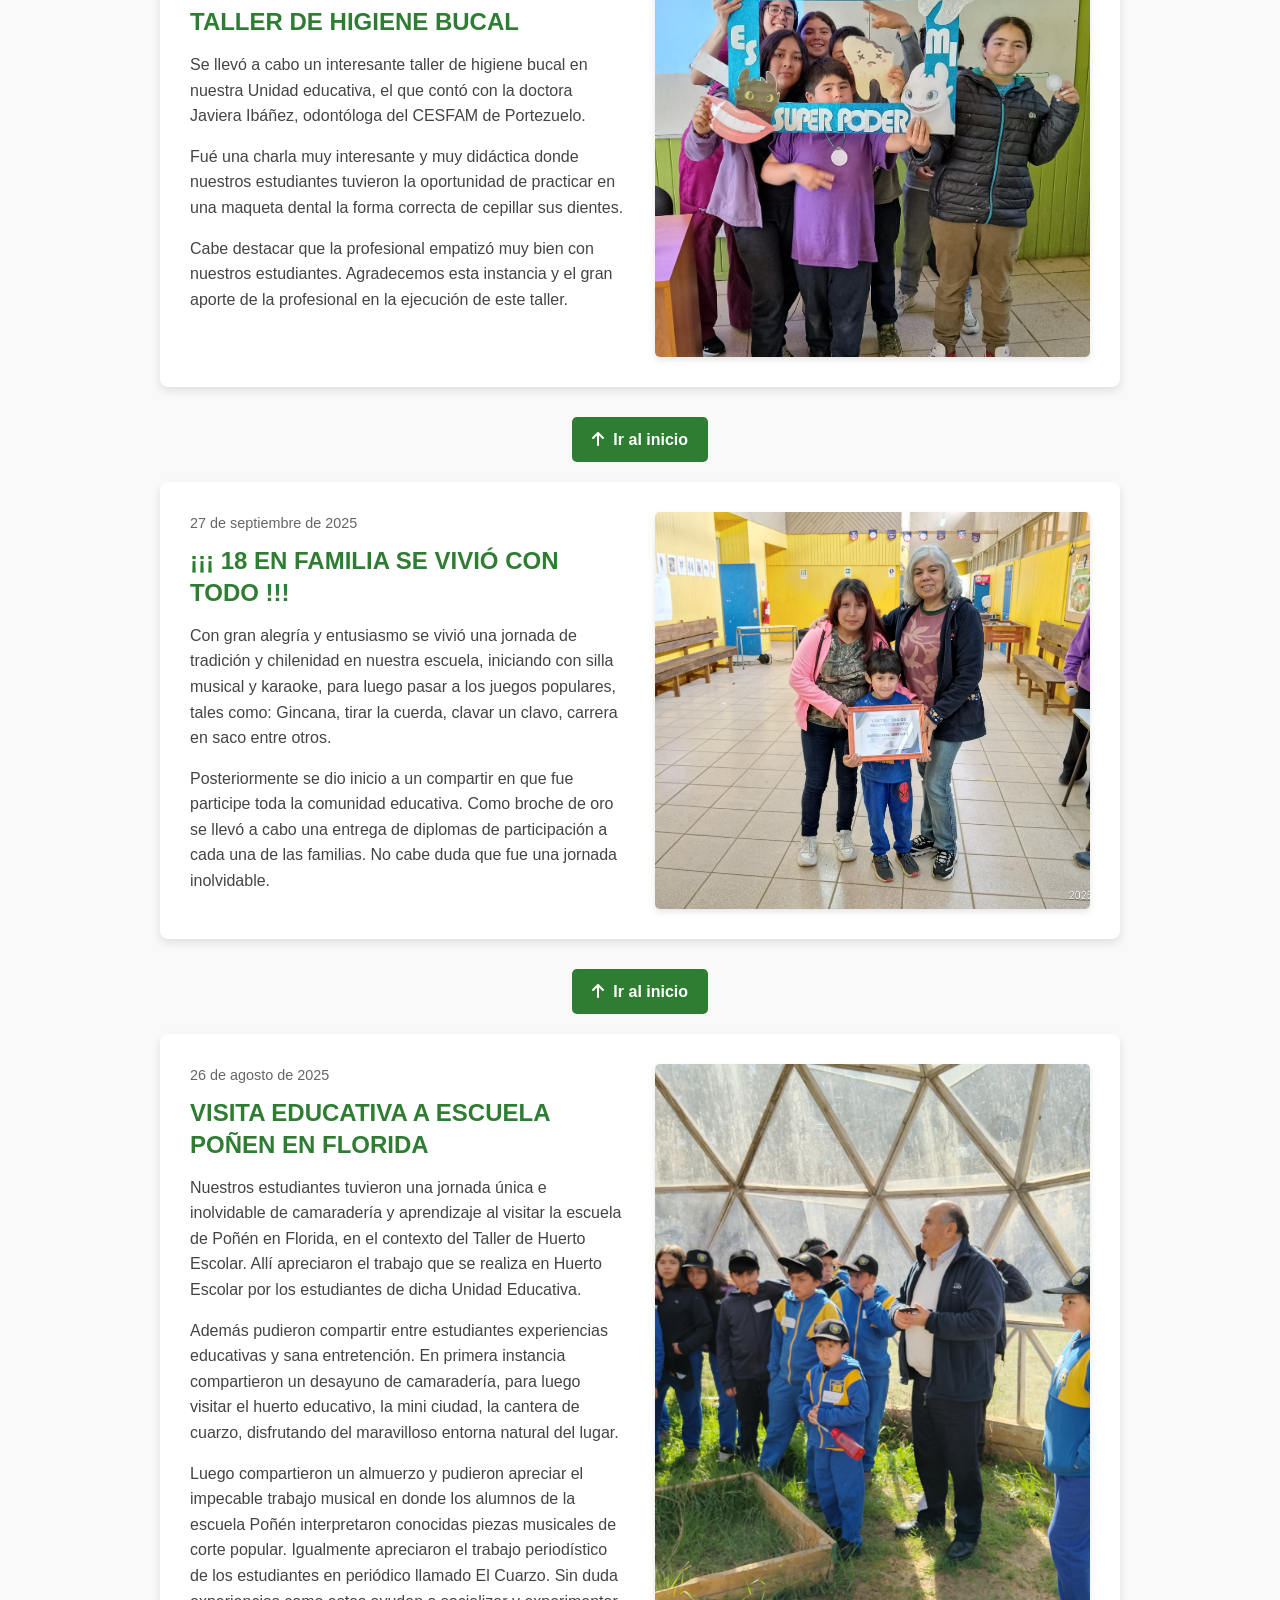
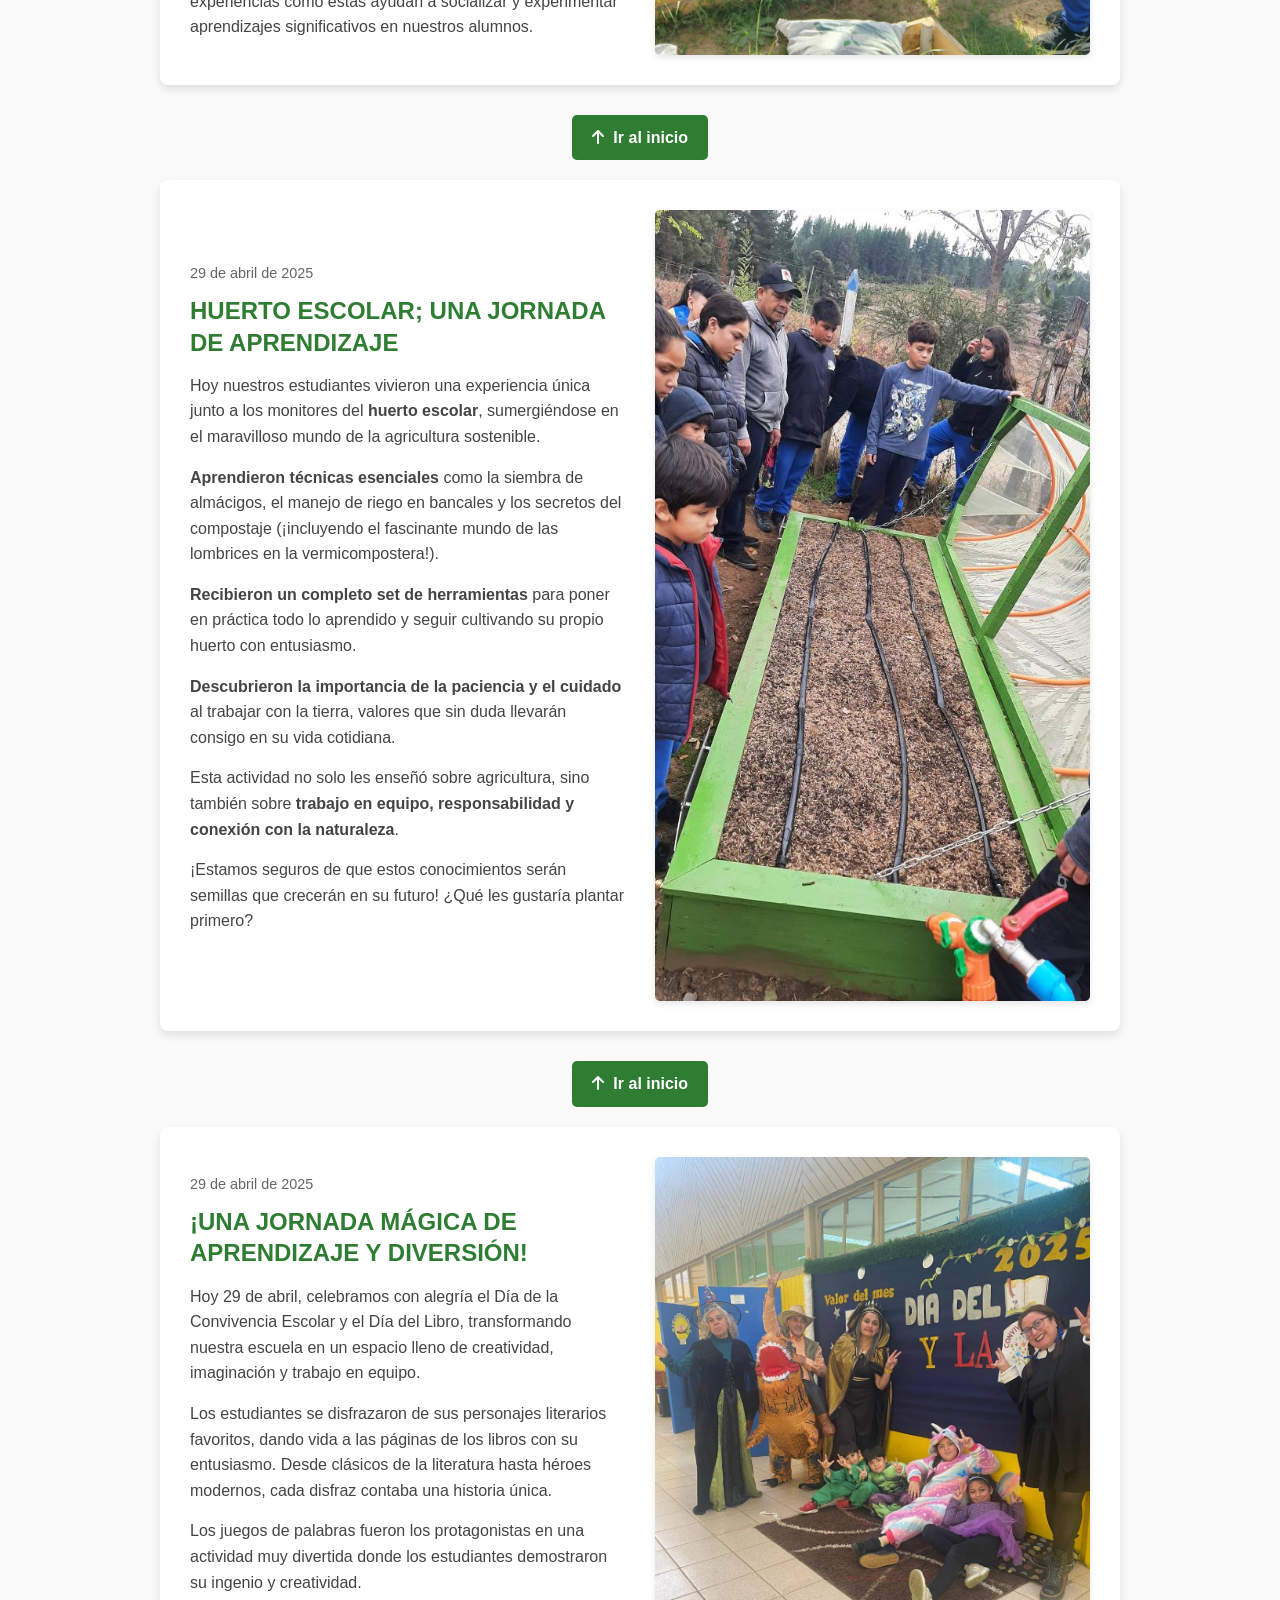
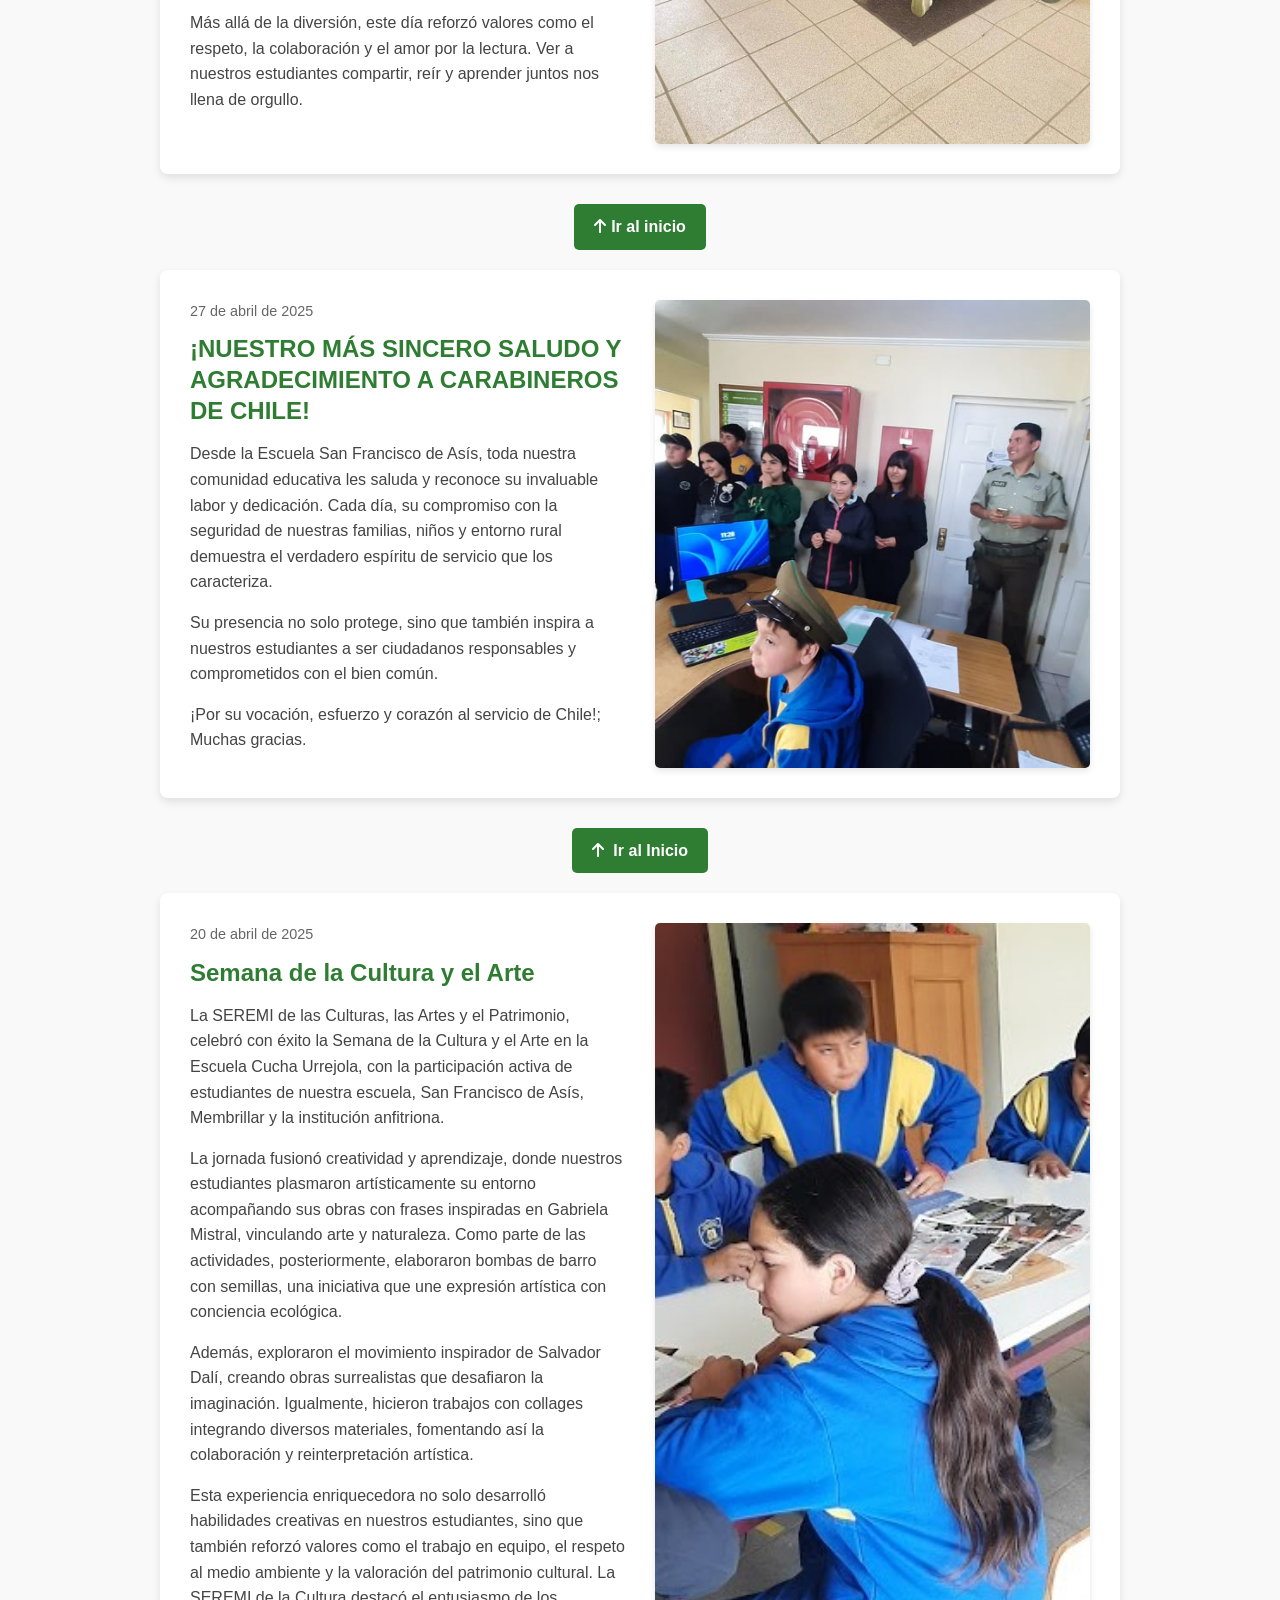
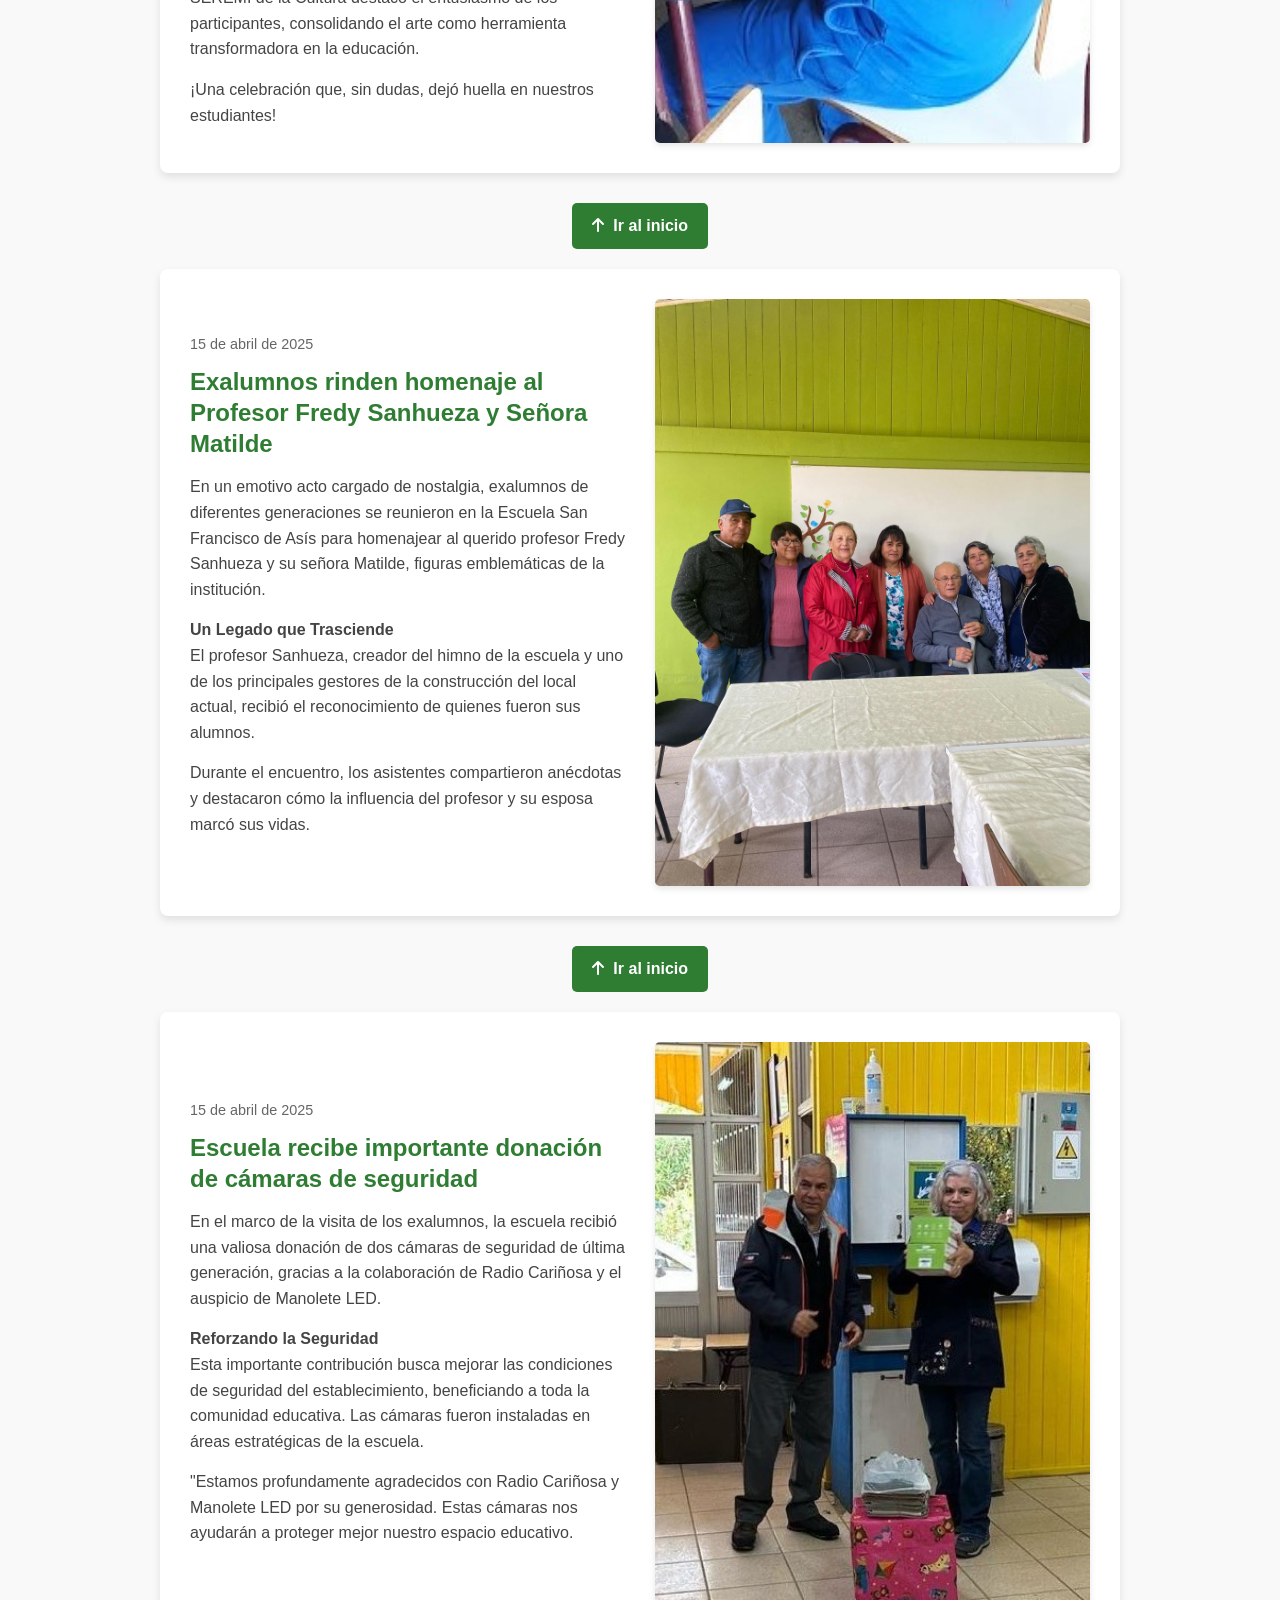
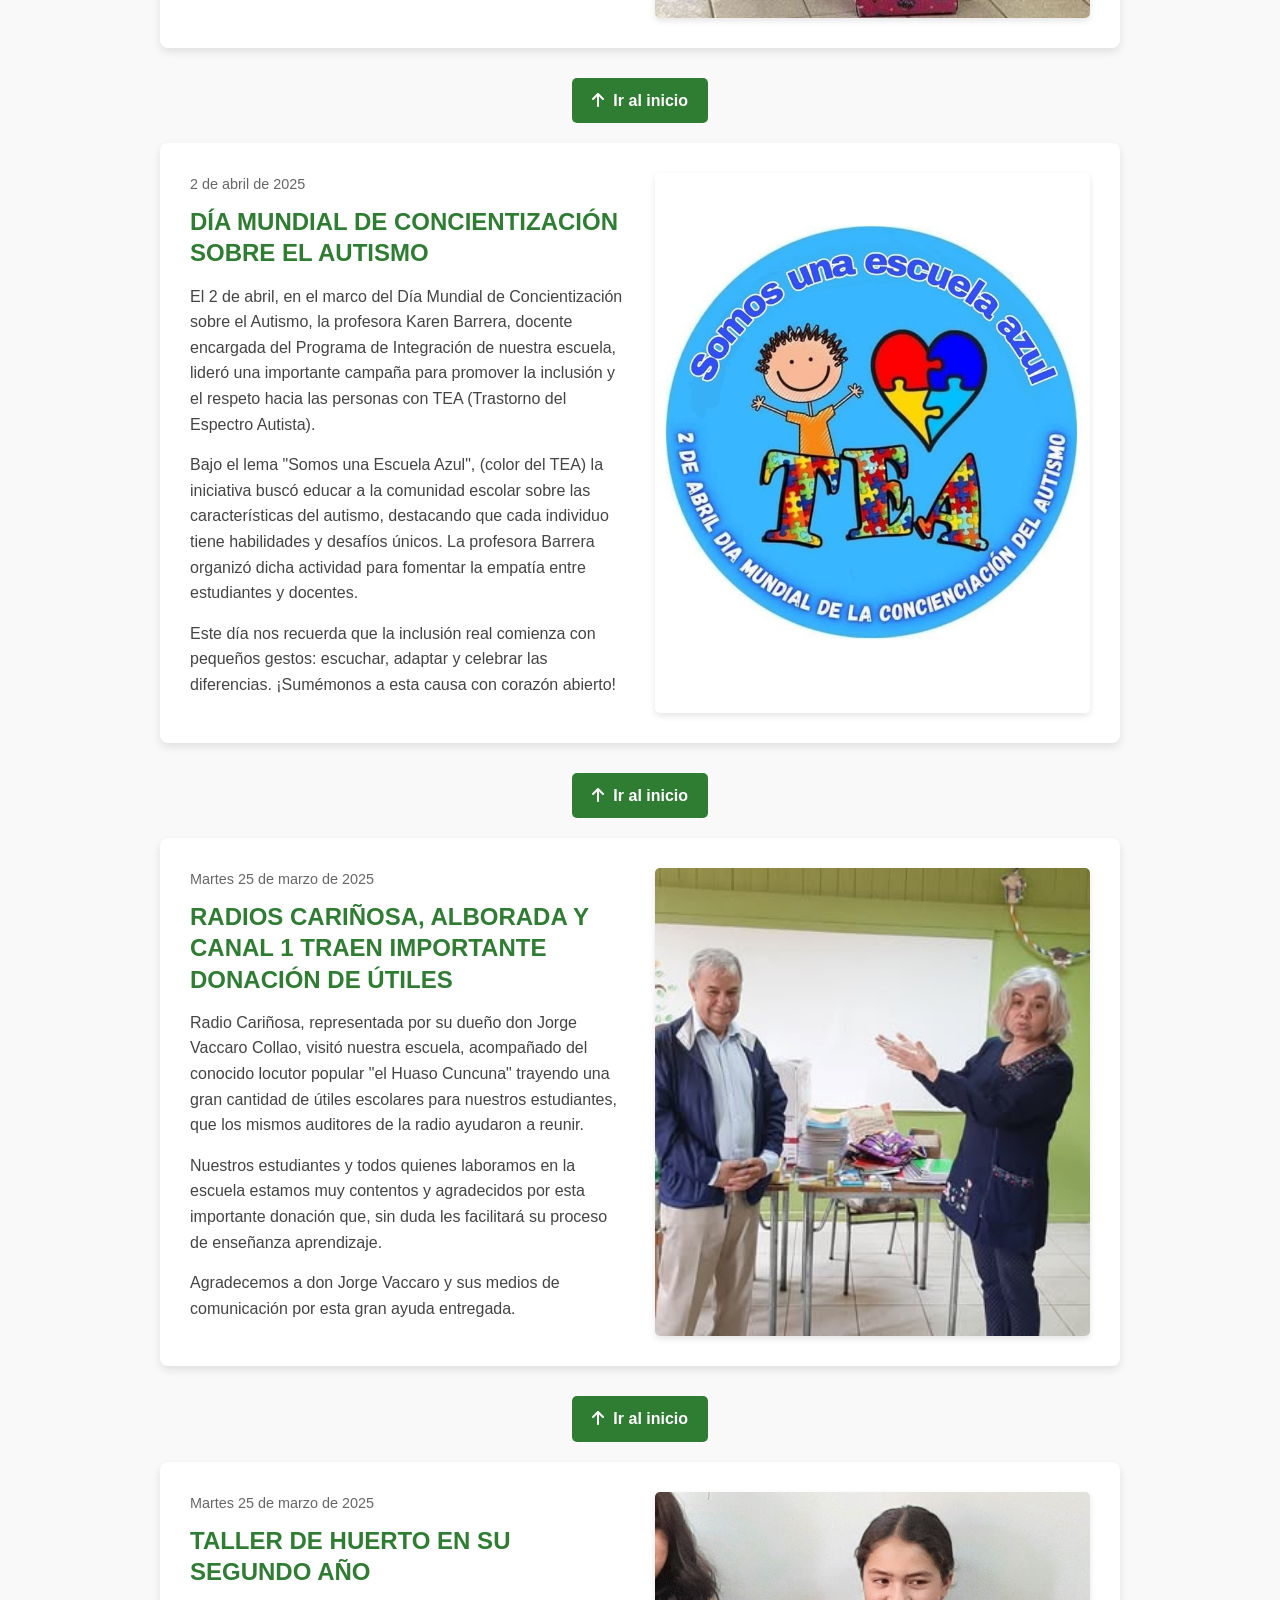
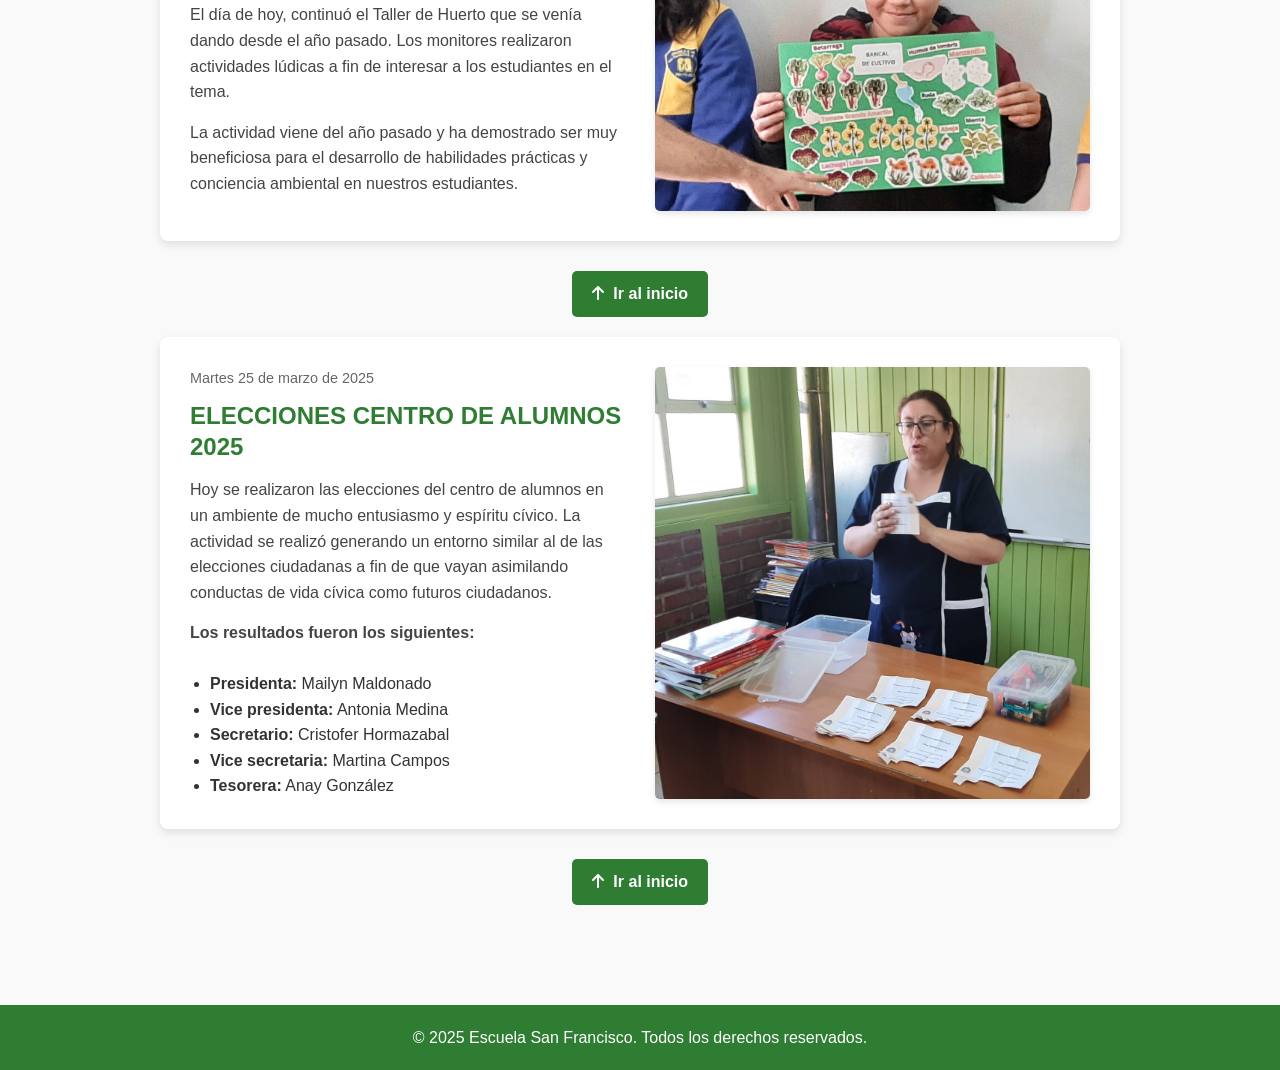
==== commit 037b73d9: "Add files via upload" ====
--- a/index.html
+++ b/index.html
@@ -398,6 +398,39 @@
     </section>
     
     <div class="news-container">
+        <!-- Nueva noticia - Gala Artística 2025 -->
+        <article class="news-article">
+            <div class="news-content">
+                <span class="news-date">11 de noviembre de 2025</span>
+                <h3 class="news-title">¡¡¡ ESCUELA SAN FRANCISCO SE LUCE EN GALA ARTÍSTICA 2025 !!!</h3>
+                <p>Nuestros estudiantes se lucieron mostrando su talento artístico en la gala.</p>
+                <p>Durante su presentación evocaron la fiesta de San Francisco, tradición típica del sector en que se emplaza nuestra escuela. Igualmente demostraron mucho talento interpretando y bailando la mazamorra y una cueca típica.</p>
+                <p>Nuestras más sinceras felicitaciones a todos quienes colaboraron con nuestros estudiantes para materializar su excelente presentación.</p>
+            </div>
+            <div class="news-image">
+                <img src="images/gala_artistica_2025.png" alt="Gala Artística 2025">
+            </div>
+        </article>
+        <div class="back-to-top">
+            <a href="#" class="back-to-top-btn"><i class="fas fa-arrow-up"></i> Ir al inicio</a>
+        </div>
+
+        <!-- Nueva noticia - Buinzoo -->
+        <article class="news-article">
+            <div class="news-content">
+                <span class="news-date">28 de octubre de 2025</span>
+                <h3 class="news-title">BUINZOO; UNA EXPERIENCIA EDUCATIVA INOLVIDABLE</h3>
+                <p>Nuestros estudiantes vivieron una experiencia educativa, entretenida e inolvidable, conociendo la flora y fauna del mundo y vivieron un espectáculo fascinante en el Buin Marino, donde apreciaron la vida y peripecias de las focas, lobos marinos y pingüinos de Humboldt.</p>
+                <p>Sin duda un viaje maravilloso al mundo salvaje que nunca olvidarán.</p>
+            </div>
+            <div class="news-image">
+                <img src="images/buinzoo_2025.jpg" alt="Visita a Buinzoo">
+            </div>
+        </article>
+        <div class="back-to-top">
+            <a href="#" class="back-to-top-btn"><i class="fas fa-arrow-up"></i> Ir al inicio</a>
+        </div>
+
         <!-- Nueva noticia - Taller de Higiene Bucal -->
         <article class="news-article">
             <div class="news-content">
